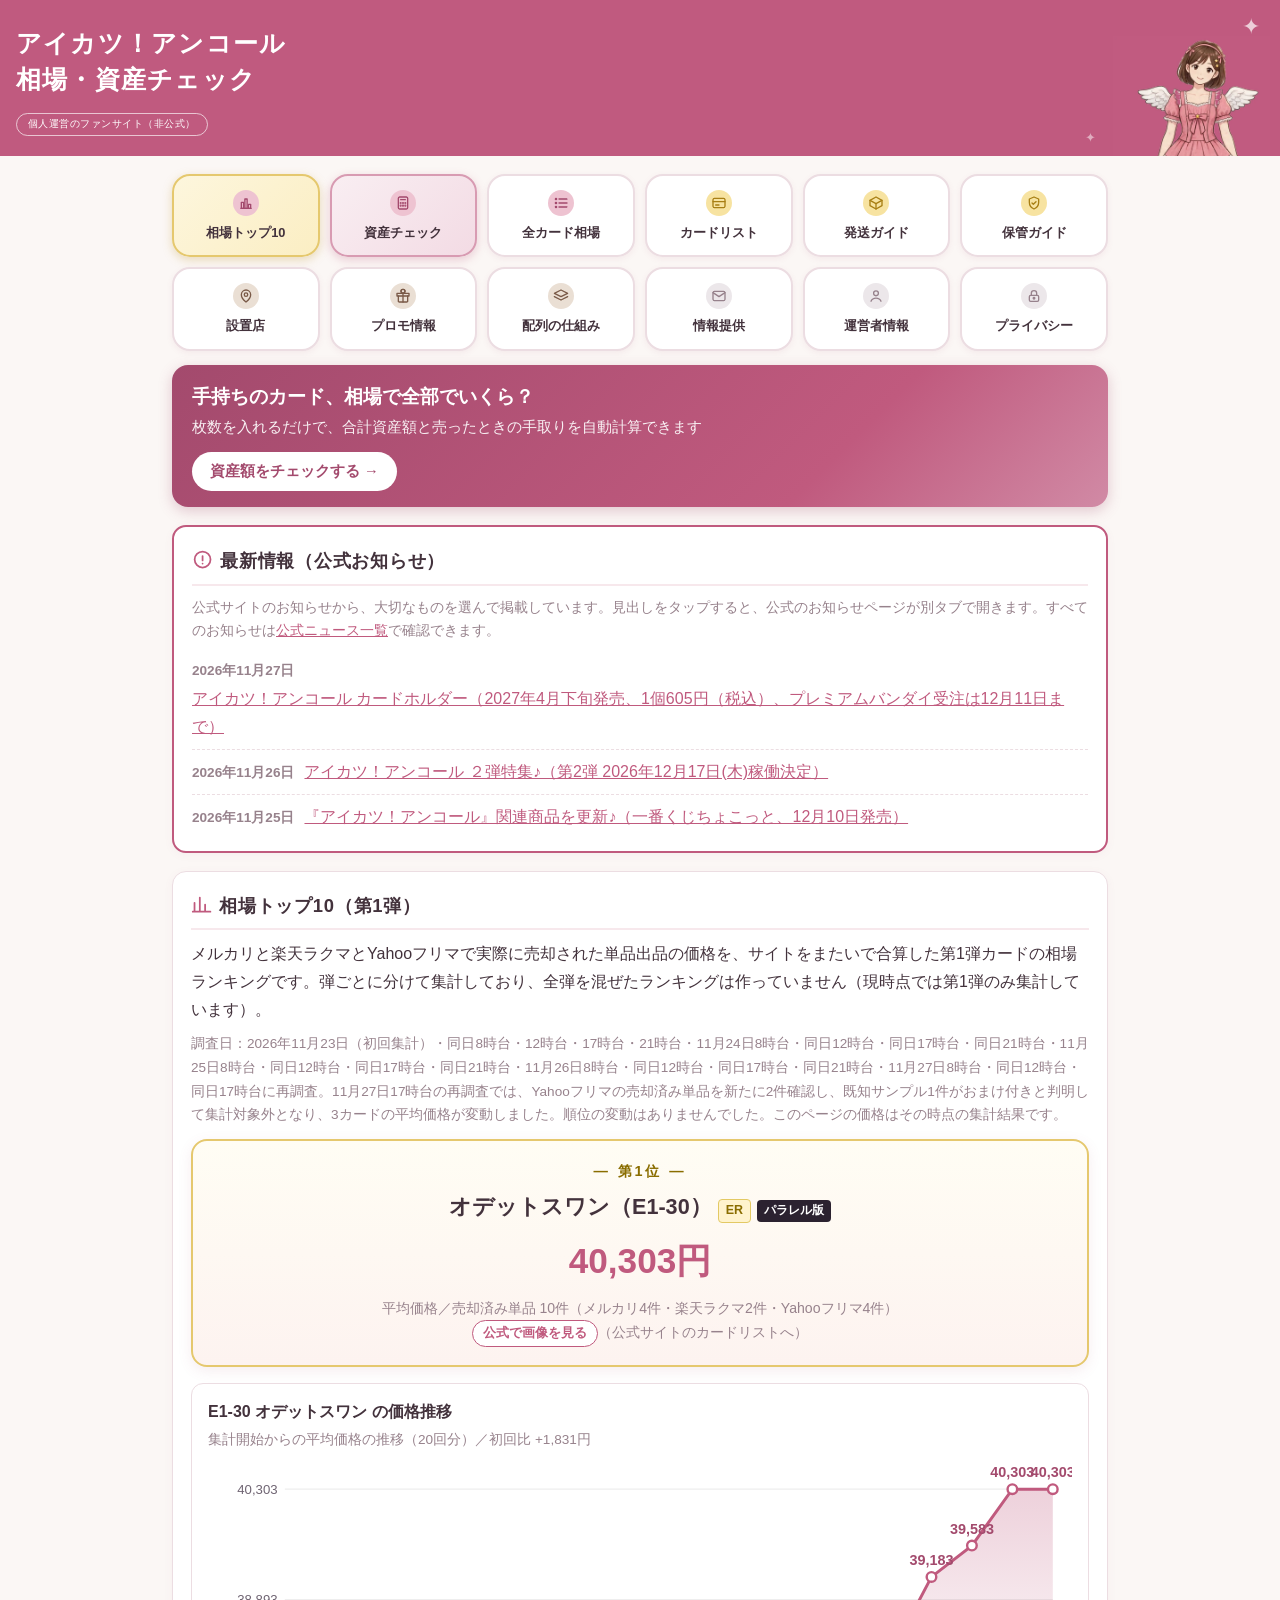
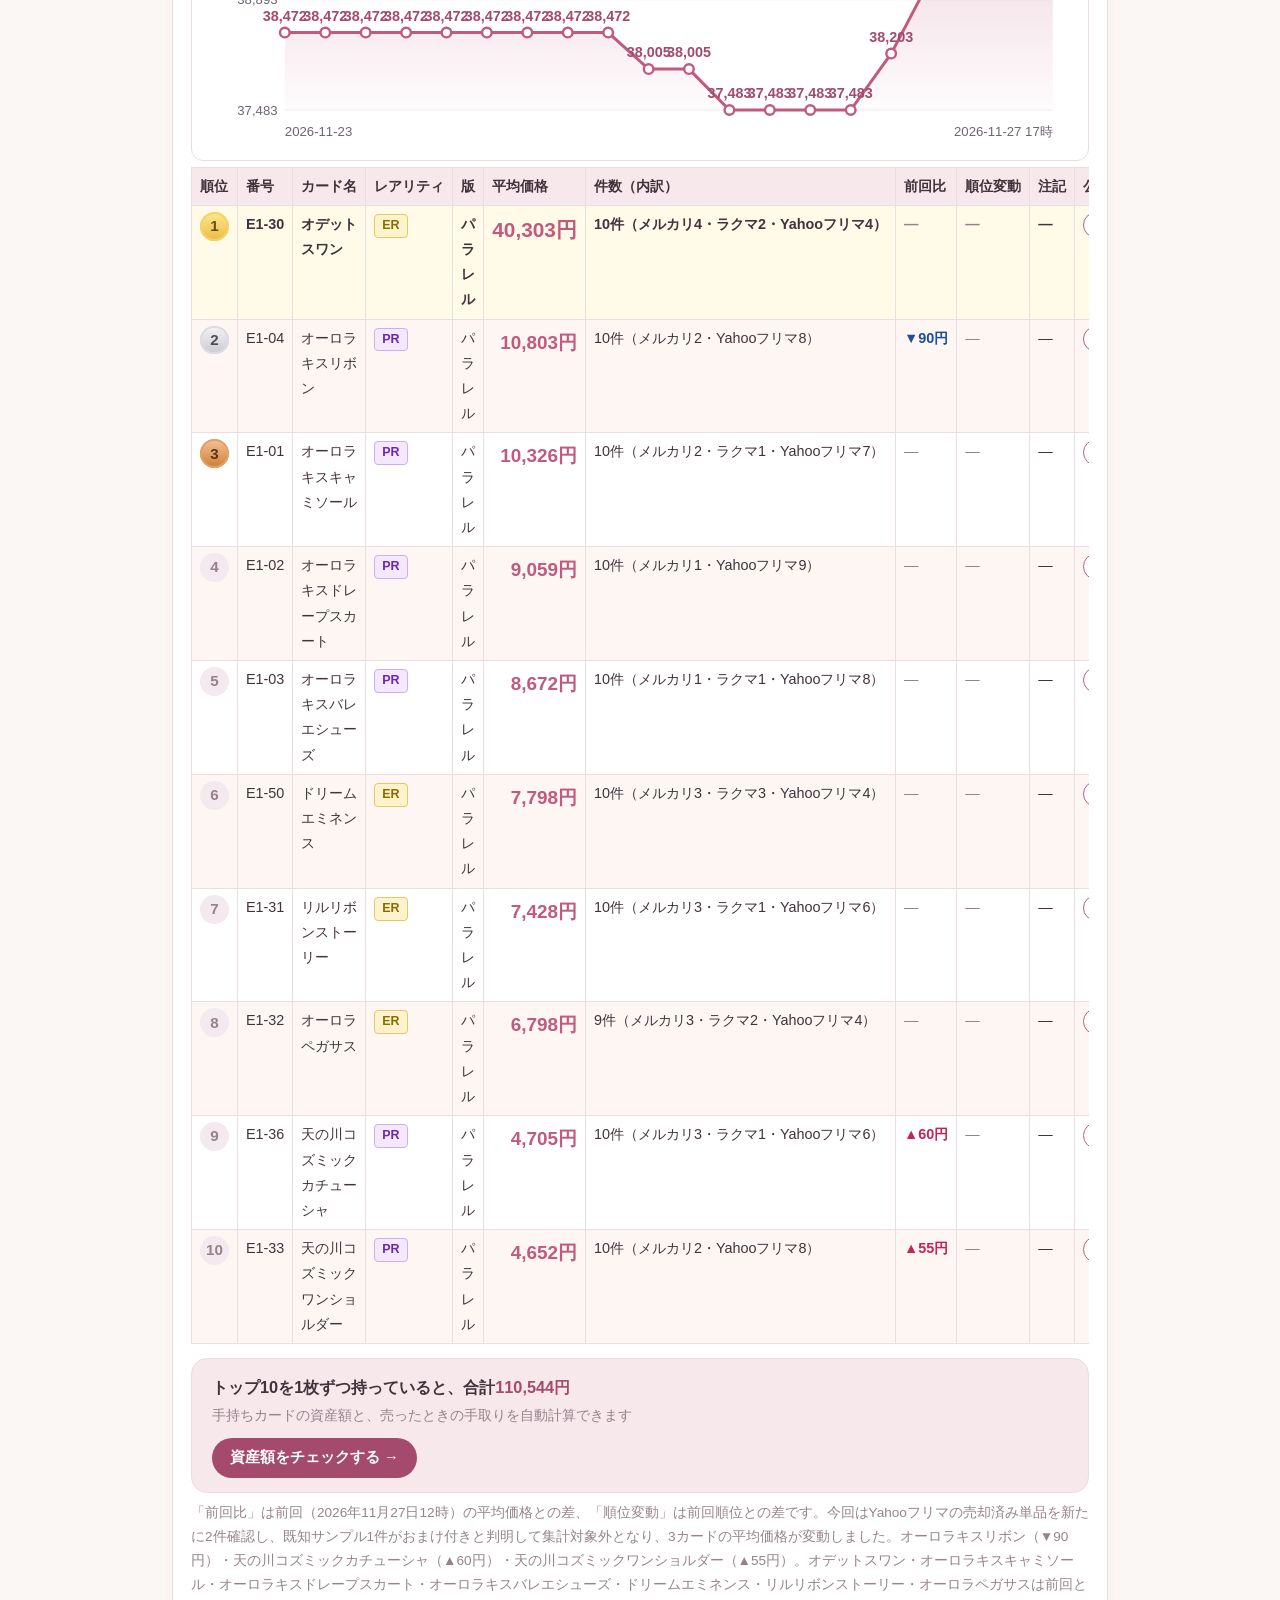
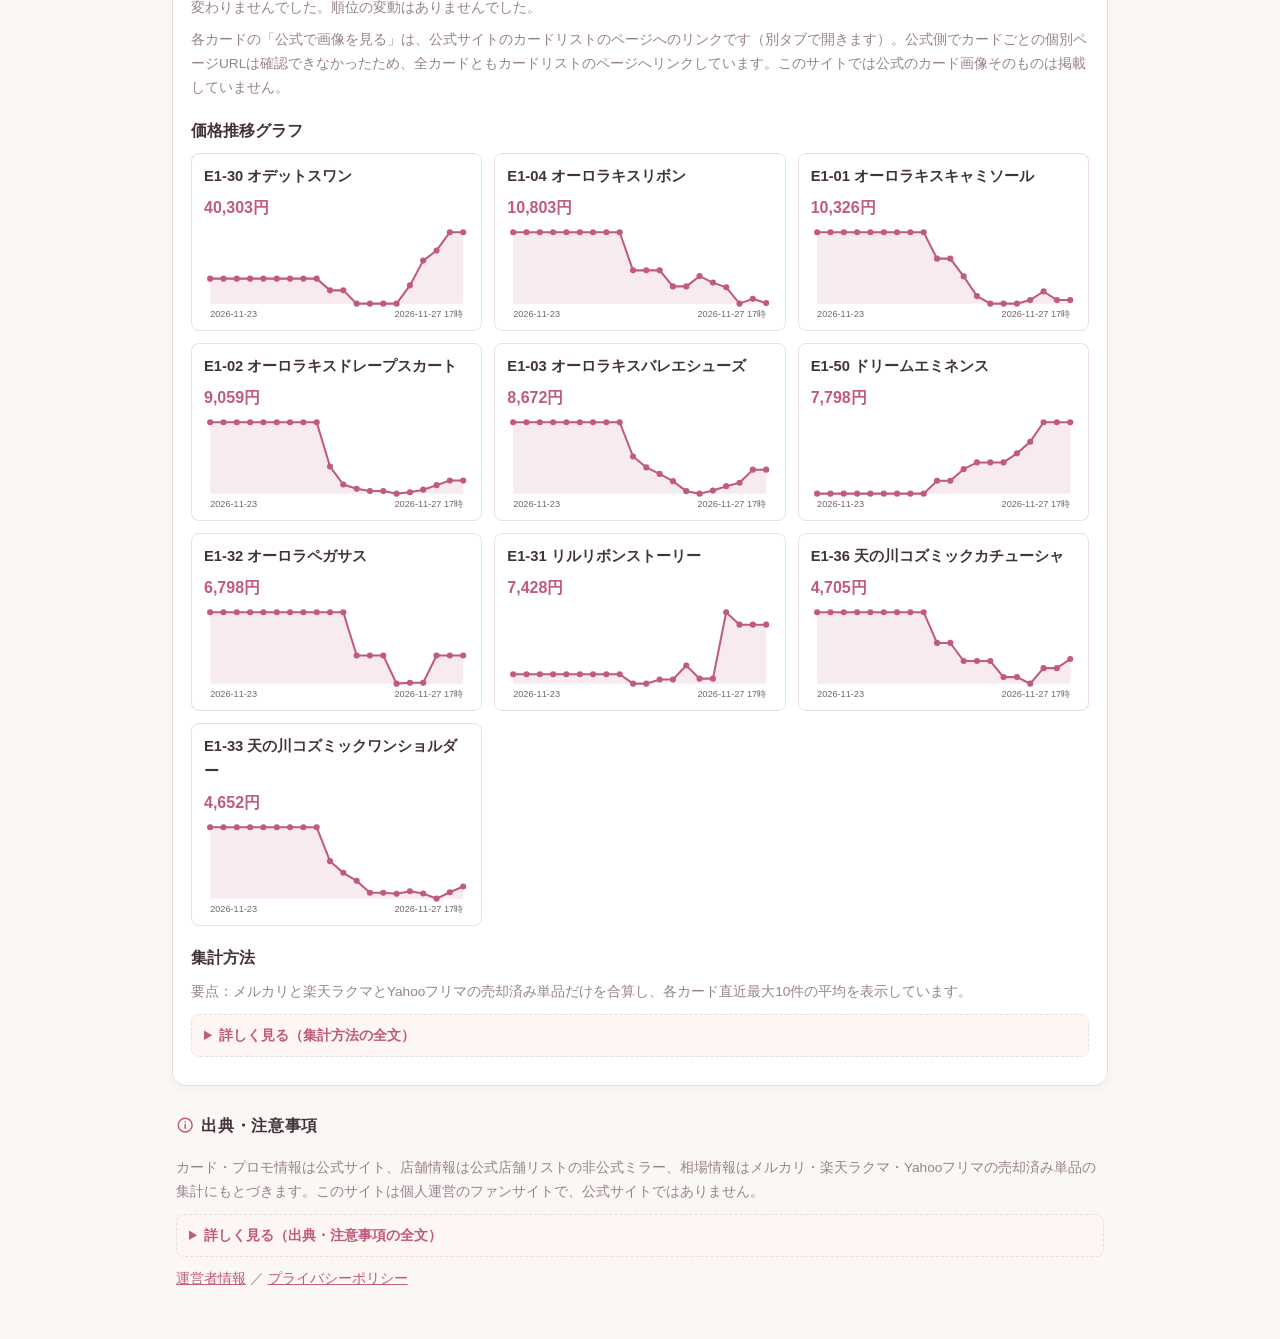
==== index.html @ df7eb2de "トップ10を更新（2026-11-27 17時）" ====
<!DOCTYPE html>
<html lang="ja">
<head>
<meta charset="utf-8">
<meta name="viewport" content="width=device-width, initial-scale=1">
<meta name="google-site-verification" content="AyN5dkWmkbN1MnU53P_ZfYj2m45uOhSuiCCSIgO4g4g">
<meta name="google-site-verification" content="yLkeKHxeBt0Oj07o7TB26adBtpHmwa530sNn6vhRm_8">
<title>アイカツ！アンコール 相場・資産チェック</title>
<meta name="description" content="データカードダス「アイカツ！アンコール」の相場（第1弾、メルカリ・楽天ラクマ・Yahooフリマ合算）、カードリスト、プロモ配布情報、全国の設置店をまとめた個人運営のファンサイトです。公式サイトではありません。">
<link rel="stylesheet" href="style.css">
<link rel="manifest" href="manifest.webmanifest">
<meta name="theme-color" content="#c05a7e">
<link rel="apple-touch-icon" href="icons/apple-touch-icon.png">
<meta name="mobile-web-app-capable" content="yes">
<meta name="apple-mobile-web-app-capable" content="yes">
<meta name="apple-mobile-web-app-status-bar-style" content="default">
<meta name="apple-mobile-web-app-title" content="アイカツ相場">

<meta property="og:type" content="website">
<meta property="og:site_name" content="アイカツ！アンコール 相場・資産チェック">
<meta property="og:title" content="アイカツ！アンコール 相場・資産チェック">
<meta property="og:description" content="データカードダス「アイカツ！アンコール」の相場（第1弾、メルカリ・楽天ラクマ・Yahooフリマ合算）、カードリスト、プロモ配布情報、全国の設置店をまとめた個人運営のファンサイトです。公式サイトではありません。">
<meta property="og:url" content="https://aikatsu-encore.com/">
<meta property="og:image" content="https://aikatsu-encore.com/og-image.png">
<meta name="twitter:card" content="summary_large_image">
<script async src="https://pagead2.googlesyndication.com/pagead/js/adsbygoogle.js?client=ca-pub-5454950688835908" crossorigin="anonymous"></script>
</head>
<body>
<header class="site-header has-mao">
  <h1>アイカツ！アンコール<br>相場・資産チェック</h1>
  <p class="site-tag" style="white-space:nowrap;font-size:.6rem;letter-spacing:.05em;padding:2px 11px">個人運営のファンサイト（非公式）</p>
<video class="mao-head" src="img/mao-loop-v4.mp4" poster="img/mao-loop-poster-v4.webp" autoplay muted loop playsinline aria-hidden="true" style="height:138px;width:auto;transform:translateY(18px)"></video>
</header>
<div class="wrap">

<nav class="tilenav" aria-label="メニュー">
  <a class="navtile feature" href="#prices"><svg viewBox="0 0 24 24" fill="none" stroke="currentColor" stroke-width="2" stroke-linecap="round" stroke-linejoin="round"><line x1="4" y1="20" x2="20" y2="20"/><rect x="5" y="11" width="3.4" height="9"/><rect x="10.3" y="6" width="3.4" height="14"/><rect x="15.6" y="14" width="3.4" height="6"/></svg>相場トップ10</a>
  <a class="navtile sub-feature" href="collection.html"><svg viewBox="0 0 24 24" fill="none" stroke="currentColor" stroke-width="2" stroke-linecap="round" stroke-linejoin="round"><rect x="5" y="3" width="14" height="18" rx="2"/><line x1="8.5" y1="7" x2="15.5" y2="7"/><circle cx="8.5" cy="12" r="0.6" fill="currentColor"/><circle cx="12" cy="12" r="0.6" fill="currentColor"/><circle cx="15.5" cy="12" r="0.6" fill="currentColor"/><circle cx="8.5" cy="16" r="0.6" fill="currentColor"/><circle cx="12" cy="16" r="0.6" fill="currentColor"/><circle cx="15.5" cy="16" r="0.6" fill="currentColor"/></svg>資産チェック</a>
  <a class="navtile chip-rose" href="allprices.html"><svg viewBox="0 0 24 24" fill="none" stroke="currentColor" stroke-width="2" stroke-linecap="round" stroke-linejoin="round"><line x1="9" y1="6" x2="21" y2="6"/><line x1="9" y1="12" x2="21" y2="12"/><line x1="9" y1="18" x2="21" y2="18"/><circle cx="4.5" cy="6" r="1" fill="currentColor"/><circle cx="4.5" cy="12" r="1" fill="currentColor"/><circle cx="4.5" cy="18" r="1" fill="currentColor"/></svg>全カード相場</a>
  <a class="navtile chip-gold" href="cards.html"><svg viewBox="0 0 24 24" fill="none" stroke="currentColor" stroke-width="2" stroke-linecap="round" stroke-linejoin="round"><rect x="3" y="5" width="18" height="14" rx="2"/><line x1="3" y1="10" x2="21" y2="10"/><line x1="7" y1="15" x2="12" y2="15"/></svg>カードリスト</a>
  <a class="navtile chip-gold" href="ship.html"><svg viewBox="0 0 24 24" fill="none" stroke="currentColor" stroke-width="2" stroke-linecap="round" stroke-linejoin="round"><path d="M21 8l-9-5-9 5v8l9 5 9-5z"/><path d="M3 8l9 5 9-5"/><path d="M12 13v8"/></svg>発送ガイド</a>
  <a class="navtile chip-gold" href="care.html"><svg viewBox="0 0 24 24" fill="none" stroke="currentColor" stroke-width="2" stroke-linecap="round" stroke-linejoin="round"><path d="M12 3l7 3v5c0 4.5-3 8.5-7 10-4-1.5-7-5.5-7-10V6z"/><path d="M9 12l2 2 4-4"/></svg>保管ガイド</a>
  <a class="navtile chip-brown" href="stores.html"><svg viewBox="0 0 24 24" fill="none" stroke="currentColor" stroke-width="2" stroke-linecap="round" stroke-linejoin="round"><path d="M12 21s-7-5.5-7-11a7 7 0 0 1 14 0c0 5.5-7 11-7 11z"/><circle cx="12" cy="10" r="2.6"/></svg>設置店</a>
  <a class="navtile chip-brown" href="promo.html"><svg viewBox="0 0 24 24" fill="none" stroke="currentColor" stroke-width="2" stroke-linecap="round" stroke-linejoin="round"><rect x="3" y="8" width="18" height="4"/><path d="M5 12v9h14v-9"/><path d="M12 8v13"/><path d="M12 8a3 3 0 1 1 3-3c0 2-3 3-3 3z"/><path d="M12 8a3 3 0 1 0-3-3c0 2 3 3 3 3z"/></svg>プロモ情報</a>
  <a class="navtile chip-brown" href="system.html"><svg viewBox="0 0 24 24" fill="none" stroke="currentColor" stroke-width="2" stroke-linecap="round" stroke-linejoin="round"><polygon points="12 3 22 8 12 13 2 8"/><polyline points="2 13 12 18 22 13"/></svg>配列の仕組み</a>
  <a class="navtile chip-gray" href="about.html#contribute"><svg viewBox="0 0 24 24" fill="none" stroke="currentColor" stroke-width="2" stroke-linecap="round" stroke-linejoin="round"><rect x="3" y="5" width="18" height="14" rx="2"/><polyline points="3 7 12 13 21 7"/></svg>情報提供</a>
  <a class="navtile chip-gray" href="about.html"><svg viewBox="0 0 24 24" fill="none" stroke="currentColor" stroke-width="2" stroke-linecap="round" stroke-linejoin="round"><circle cx="12" cy="8" r="3.6"/><path d="M4.5 20c1.2-3.2 4-4.8 7.5-4.8s6.3 1.6 7.5 4.8"/></svg>運営者情報</a>
  <a class="navtile chip-gray" href="privacy.html"><svg viewBox="0 0 24 24" fill="none" stroke="currentColor" stroke-width="2" stroke-linecap="round" stroke-linejoin="round"><rect x="5" y="11" width="14" height="9" rx="2"/><path d="M8 11V8a4 4 0 0 1 8 0v3"/><circle cx="12" cy="15.5" r="1.2" fill="currentColor"/></svg>プライバシー</a>
</nav>

<a class="asset-banner" href="collection.html">
  <span class="ab-title" style="white-space:nowrap;font-size:clamp(.88rem,4.3vw,1.18rem)">手持ちのカード、相場で全部でいくら？</span>
  <span class="ab-text">枚数を入れるだけで、合計資産額と売ったときの手取りを自動計算できます</span>
  <span class="ab-btn">資産額をチェックする →</span>
</a>

<section id="news" class="news-section">
  <h2><svg class="h2-icon" viewBox="0 0 24 24" fill="none" stroke="currentColor" stroke-width="2" stroke-linecap="round" aria-hidden="true"><circle cx="12" cy="12" r="9"/><path d="M12 8v5M12 16.5h.01"/></svg>最新情報（公式お知らせ）</h2>
  <p class="note">公式サイトのお知らせから、大切なものを選んで掲載しています。見出しをタップすると、公式のお知らせページが別タブで開きます。すべてのお知らせは<a href="https://dcd.aikatsu.com/encore/news/" target="_blank" rel="noopener">公式ニュース一覧</a>で確認できます。</p>
  <ul class="news-list">
    <li><span class="news-date">2026年11月27日</span><a href="https://dcd.aikatsu.com/encore/news/017.php" target="_blank" rel="noopener">アイカツ！アンコール カードホルダー（2027年4月下旬発売、1個605円（税込）、プレミアムバンダイ受注は12月11日まで）</a></li>
    <li><span class="news-date">2026年11月26日</span><a href="https://dcd.aikatsu.com/encore/news/011.php" target="_blank" rel="noopener">アイカツ！アンコール ２弾特集♪（第2弾 2026年12月17日(木)稼働決定）</a></li>
    <li><span class="news-date">2026年11月25日</span><a href="https://dcd.aikatsu.com/encore/news/007.php" target="_blank" rel="noopener">『アイカツ！アンコール』関連商品を更新♪（一番くじちょこっと、12月10日発売）</a></li>
  </ul>
</section>

<section id="prices">
  <h2><svg class="h2-icon" viewBox="0 0 24 24" fill="none" stroke="currentColor" stroke-width="2" stroke-linecap="round" aria-hidden="true"><path d="M4 20V10M10 20V4M16 20v-8M22 20H2"/></svg>相場トップ10（第1弾）</h2>
  <p>メルカリと楽天ラクマとYahooフリマで実際に売却された単品出品の価格を、サイトをまたいで合算した第1弾カードの相場ランキングです。弾ごとに分けて集計しており、全弾を混ぜたランキングは作っていません（現時点では第1弾のみ集計しています）。</p>
  <p class="note">調査日：2026年11月23日（初回集計）・同日8時台・12時台・17時台・21時台・11月24日8時台・同日12時台・同日17時台・同日21時台・11月25日8時台・同日12時台・同日17時台・同日21時台・11月26日8時台・同日12時台・同日17時台・同日21時台・11月27日8時台・同日12時台・同日17時台に再調査。11月27日17時台の再調査では、Yahooフリマの売却済み単品を新たに2件確認し、既知サンプル1件がおまけ付きと判明して集計対象外となり、3カードの平均価格が変動しました。順位の変動はありませんでした。このページの価格はその時点の集計結果です。</p>

  <div class="feature-card">
    <div class="feature-rank">― 第1位 ―</div>
    <div class="feature-name">オデットスワン（E1-30） <span class="rarity rarity-er">ER</span> <span class="version-badge">パラレル版</span></div>
    <div class="feature-price">40,303円</div>
    <div class="feature-meta">平均価格／売却済み単品 10件（メルカリ4件・楽天ラクマ2件・Yahooフリマ4件）</div>
    <div class="feature-meta"><a class="official-link" href="https://dcd.aikatsu.com/encore/cardlist/" target="_blank" rel="noopener">公式で画像を見る</a>（公式サイトのカードリストへ）</div>
  </div>

  <div class="table-scroll">
  <table>
    <thead><tr><th>順位</th><th>番号</th><th>カード名</th><th>レアリティ</th><th>版</th><th>平均価格</th><th>件数（内訳）</th><th>前回比</th><th>順位変動</th><th>注記</th><th>公式リンク</th></tr></thead>
    <tbody>
<tr class="rank1"><td class="num"><span class="rank-badge rank-badge-1">1</span></td><td class="num">E1-30</td><td>オデットスワン</td><td><span class="rarity rarity-er">ER</span></td><td>パラレル</td><td class="price">40,303円</td><td class="num">10件（メルカリ4・ラクマ2・Yahooフリマ4）</td><td class="change-none">―</td><td class="change-none">―</td><td>―</td><td><a class="official-link" href="https://dcd.aikatsu.com/encore/cardlist/" target="_blank" rel="noopener">公式で画像を見る</a></td></tr>
<tr><td class="num"><span class="rank-badge rank-badge-2">2</span></td><td class="num">E1-04</td><td>オーロラキスリボン</td><td><span class="rarity rarity-pr">PR</span></td><td>パラレル</td><td class="price">10,803円</td><td class="num">10件（メルカリ2・Yahooフリマ8）</td><td class="change-down">▼90円</td><td class="change-none">―</td><td>―</td><td><a class="official-link" href="https://dcd.aikatsu.com/encore/cardlist/" target="_blank" rel="noopener">公式で画像を見る</a></td></tr>
<tr><td class="num"><span class="rank-badge rank-badge-3">3</span></td><td class="num">E1-01</td><td>オーロラキスキャミソール</td><td><span class="rarity rarity-pr">PR</span></td><td>パラレル</td><td class="price">10,326円</td><td class="num">10件（メルカリ2・ラクマ1・Yahooフリマ7）</td><td class="change-none">―</td><td class="change-none">―</td><td>―</td><td><a class="official-link" href="https://dcd.aikatsu.com/encore/cardlist/" target="_blank" rel="noopener">公式で画像を見る</a></td></tr>
<tr><td class="num"><span class="rank-badge">4</span></td><td class="num">E1-02</td><td>オーロラキスドレープスカート</td><td><span class="rarity rarity-pr">PR</span></td><td>パラレル</td><td class="price">9,059円</td><td class="num">10件（メルカリ1・Yahooフリマ9）</td><td class="change-none">―</td><td class="change-none">―</td><td>―</td><td><a class="official-link" href="https://dcd.aikatsu.com/encore/cardlist/" target="_blank" rel="noopener">公式で画像を見る</a></td></tr>
<tr><td class="num"><span class="rank-badge">5</span></td><td class="num">E1-03</td><td>オーロラキスバレエシューズ</td><td><span class="rarity rarity-pr">PR</span></td><td>パラレル</td><td class="price">8,672円</td><td class="num">10件（メルカリ1・ラクマ1・Yahooフリマ8）</td><td class="change-none">―</td><td class="change-none">―</td><td>―</td><td><a class="official-link" href="https://dcd.aikatsu.com/encore/cardlist/" target="_blank" rel="noopener">公式で画像を見る</a></td></tr>
<tr><td class="num"><span class="rank-badge">6</span></td><td class="num">E1-50</td><td>ドリームエミネンス</td><td><span class="rarity rarity-er">ER</span></td><td>パラレル</td><td class="price">7,798円</td><td class="num">10件（メルカリ3・ラクマ3・Yahooフリマ4）</td><td class="change-none">―</td><td class="change-none">―</td><td>―</td><td><a class="official-link" href="https://dcd.aikatsu.com/encore/cardlist/" target="_blank" rel="noopener">公式で画像を見る</a></td></tr>
<tr><td class="num"><span class="rank-badge">7</span></td><td class="num">E1-31</td><td>リルリボンストーリー</td><td><span class="rarity rarity-er">ER</span></td><td>パラレル</td><td class="price">7,428円</td><td class="num">10件（メルカリ3・ラクマ1・Yahooフリマ6）</td><td class="change-none">―</td><td class="change-none">―</td><td>―</td><td><a class="official-link" href="https://dcd.aikatsu.com/encore/cardlist/" target="_blank" rel="noopener">公式で画像を見る</a></td></tr>
<tr><td class="num"><span class="rank-badge">8</span></td><td class="num">E1-32</td><td>オーロラペガサス</td><td><span class="rarity rarity-er">ER</span></td><td>パラレル</td><td class="price">6,798円</td><td class="num">9件（メルカリ3・ラクマ2・Yahooフリマ4）</td><td class="change-none">―</td><td class="change-none">―</td><td>―</td><td><a class="official-link" href="https://dcd.aikatsu.com/encore/cardlist/" target="_blank" rel="noopener">公式で画像を見る</a></td></tr>
<tr><td class="num"><span class="rank-badge">9</span></td><td class="num">E1-36</td><td>天の川コズミックカチューシャ</td><td><span class="rarity rarity-pr">PR</span></td><td>パラレル</td><td class="price">4,705円</td><td class="num">10件（メルカリ3・ラクマ1・Yahooフリマ6）</td><td class="change-up">▲60円</td><td class="change-none">―</td><td>―</td><td><a class="official-link" href="https://dcd.aikatsu.com/encore/cardlist/" target="_blank" rel="noopener">公式で画像を見る</a></td></tr>
<tr><td class="num"><span class="rank-badge">10</span></td><td class="num">E1-33</td><td>天の川コズミックワンショルダー</td><td><span class="rarity rarity-pr">PR</span></td><td>パラレル</td><td class="price">4,652円</td><td class="num">10件（メルカリ2・Yahooフリマ8）</td><td class="change-up">▲55円</td><td class="change-none">―</td><td>―</td><td><a class="official-link" href="https://dcd.aikatsu.com/encore/cardlist/" target="_blank" rel="noopener">公式で画像を見る</a></td></tr>
    </tbody>
  </table>
  </div>
<a class="top10-total" id="top10-total" href="collection.html">
  <span class="tt-title">トップ10を1枚ずつ持っていると、合計<strong id="top10-total-amount">110,544円</strong></span>
  <span class="tt-text">手持ちカードの資産額と、売ったときの手取りを自動計算できます</span>
  <span class="tt-btn">資産額をチェックする →</span>
</a>
  <p class="note">「前回比」は前回（2026年11月27日12時）の平均価格との差、「順位変動」は前回順位との差です。今回はYahooフリマの売却済み単品を新たに2件確認し、既知サンプル1件がおまけ付きと判明して集計対象外となり、3カードの平均価格が変動しました。オーロラキスリボン（▼90円）・天の川コズミックカチューシャ（▲60円）・天の川コズミックワンショルダー（▲55円）。オデットスワン・オーロラキスキャミソール・オーロラキスドレープスカート・オーロラキスバレエシューズ・ドリームエミネンス・リルリボンストーリー・オーロラペガサスは前回と変わりませんでした。順位の変動はありませんでした。</p>
  <p class="note">各カードの「公式で画像を見る」は、公式サイトのカードリストのページへのリンクです（別タブで開きます）。公式側でカードごとの個別ページURLは確認できなかったため、全カードともカードリストのページへリンクしています。このサイトでは公式のカード画像そのものは掲載していません。</p>

  <h3>価格推移グラフ</h3>
  <div id="price-charts">
    <div class="chart-accumulating">価格推移グラフは、調査日ごとの平均価格が2回分以上たまってから表示します。現在は2026年11月23日分のデータが5回分（初回・8時・12時・17時・21時再調査）と11月24日8時・12時・17時・21時再調査、11月25日8時台・12時台・17時台・21時台再調査、11月26日8時台・12時台・17時台・21時台再調査、11月27日8時台・12時台・17時台再調査の計20回分あるため、トップ10のカードごとに推移グラフを表示しています。</div>
    <div class="chart-grid" id="chart-grid"></div>
  </div>

  <h3>集計方法</h3>
  <p class="note">要点：メルカリと楽天ラクマとYahooフリマの売却済み単品だけを合算し、各カード直近最大10件の平均を表示しています。</p>
  <details class="more"><summary>詳しく見る（集計方法の全文）</summary><ul class="plain">
    <li>対象サイトは<strong>メルカリ</strong>と<strong>楽天ラクマ</strong>と<strong>Yahooフリマ</strong>です。各サイトで売却済みの単品出品だけを集め、サイトをまたいで合算しています。Yahooフリマは2026年11月25日8時台の再調査から集計対象に加えました（「売り切れ」絞り込みで検索し、個別ページで価格・購入日時・「枚数」1枚を確認したものだけを採用しています）。</li>
    <li>ヤフオクも調査対象にしましたが、今回の調査方法では売却済み単品の価格を確認できなかったため、集計には含めていません（確認できなかったものを推測で補うことはしません）。</li>
    <li>セット・まとめ売りと、販売中の出品は除いています。通常版とパラレル版は分けて集計しています。</li>
    <li>各カードについて直近の最大10件を集計し、その平均価格を表示しています。</li>
    <li>実績が1件でもあれば掲載します。ただし件数が1〜2件のカードは「実績が少ないため参考値」と注記しています。</li>
    <li>この表はすべて<strong>パラレル版</strong>の実績です。通常版・プロモカードで最も高かったのはオーロラキスキャミソール通常版（平均2,400円／1件）で、トップ10には入っていません。</li>
    <li>「前回比」は前回調査の平均価格との差、「順位変動」は前回調査の順位との差です。過去の集計結果は履歴として保持し、更新のたびに比べます。</li>
    <li>以前掲載していたトップ10（メルカリのみの集計）は、集計方法が異なるため今回の結果とは比較対象にしていません。前回比・順位変動は、今回の複数サイト合算集計を初回として、次回以降の同じ方法の集計とだけ比べます。</li>
    <li>価格はあくまで目安です。実際の売買価格を保証するものではありません。</li>
  </ul></details>
</section>


<footer class="site-footer">
  <h2><svg class="h2-icon" viewBox="0 0 24 24" fill="none" stroke="currentColor" stroke-width="2" stroke-linecap="round" aria-hidden="true"><circle cx="12" cy="12" r="9"/><path d="M12 11v5M12 8h.01"/></svg>出典・注意事項</h2>
  <p class="note">カード・プロモ情報は公式サイト、店舗情報は公式店舗リストの非公式ミラー、相場情報はメルカリ・楽天ラクマ・Yahooフリマの売却済み単品の集計にもとづきます。このサイトは個人運営のファンサイトで、公式サイトではありません。</p>
  <details class="more"><summary>詳しく見る（出典・注意事項の全文）</summary><ul class="plain">
    <li>カード情報・プロモ情報：データカードダス「アイカツ！アンコール」公式サイト（カードリスト／お知らせ）https://dcd.aikatsu.com/encore/ （確認日：2026年11月23日）</li>
    <li>店舗情報：公式店舗リストの内容を都道府県別に再掲した非公式ミラー「アイカツアンコール研究所」（card-search.com、公式サイトから取得：2026年11月23日 01:05 と明記）から2026年11月23日に取得。一部（島根県3店・和歌山県3店・愛知県一宮市5店・東京都江戸川区5店・大田区5店）は公式「はじめようキャンペーン実施店舗一覧」PDF（2026年10月13日時点）で補完。掲載1,396店（出典の掲載数1,398店のうち店名・住所を確認できた分）。</li>
    <li>相場情報：メルカリと楽天ラクマとYahooフリマの売却済み単品出品を合算した集計（調査日：2026年11月27日17時台）。ヤフオクは売却済み単品の価格を確認できなかったため集計に含めていません。集計方法は「相場トップ10（第1弾）」の欄に記載しています。</li>
    <li>各カードの「公式で画像を見る」リンクは、公式サイトのカードリスト（https://dcd.aikatsu.com/encore/cardlist/）へのリンクです。このサイトでは公式のカード画像そのものは掲載していません。</li>
    <li>このサイトは個人運営のファンサイトです。公式サイトではありません。</li>
    <li>価格は目安であり、実際の売買価格や入手可能性を保証するものではありません。</li>
    <li>掲載情報は確認日時点のものです。最新の情報は公式サイトでご確認ください。</li>
  </ul></details>
  <p><a href="about.html">運営者情報</a> ／ <a href="privacy.html">プライバシーポリシー</a></p>
</footer>

</div>
<script>
// 価格推移データ（調査日ごとのトップ10平均価格）。
// 更新時は prices-multi.md の「集計履歴」へ追記すると同時に、ここへも1行追加すること。
var PRICE_HISTORY = [
  { date: '2026-11-23', prices: { 'E1-30 オデットスワン': 38472, 'E1-04 オーロラキスリボン': 12277, 'E1-01 オーロラキスキャミソール': 11266, 'E1-02 オーロラキスドレープスカート': 11100, 'E1-03 オーロラキスバレエシューズ': 9250, 'E1-50 ドリームエミネンス': 7163, 'E1-32 オーロラペガサス': 6998, 'E1-31 リルリボンストーリー': 6950, 'E1-33 天の川コズミックワンショルダー': 5212, 'E1-36 天の川コズミックカチューシャ': 5013 } },
  { date: '2026-11-23 08時', prices: { 'E1-30 オデットスワン': 38472, 'E1-04 オーロラキスリボン': 12277, 'E1-01 オーロラキスキャミソール': 11266, 'E1-02 オーロラキスドレープスカート': 11100, 'E1-03 オーロラキスバレエシューズ': 9250, 'E1-50 ドリームエミネンス': 7163, 'E1-32 オーロラペガサス': 6998, 'E1-31 リルリボンストーリー': 6950, 'E1-33 天の川コズミックワンショルダー': 5212, 'E1-36 天の川コズミックカチューシャ': 5013 } },
  { date: '2026-11-23 12時', prices: { 'E1-30 オデットスワン': 38472, 'E1-04 オーロラキスリボン': 12277, 'E1-01 オーロラキスキャミソール': 11266, 'E1-02 オーロラキスドレープスカート': 11100, 'E1-03 オーロラキスバレエシューズ': 9250, 'E1-50 ドリームエミネンス': 7163, 'E1-32 オーロラペガサス': 6998, 'E1-31 リルリボンストーリー': 6950, 'E1-33 天の川コズミックワンショルダー': 5212, 'E1-36 天の川コズミックカチューシャ': 5013 } },
  { date: '2026-11-23 17時', prices: { 'E1-30 オデットスワン': 38472, 'E1-04 オーロラキスリボン': 12277, 'E1-01 オーロラキスキャミソール': 11266, 'E1-02 オーロラキスドレープスカート': 11100, 'E1-03 オーロラキスバレエシューズ': 9250, 'E1-50 ドリームエミネンス': 7163, 'E1-32 オーロラペガサス': 6998, 'E1-31 リルリボンストーリー': 6950, 'E1-33 天の川コズミックワンショルダー': 5212, 'E1-36 天の川コズミックカチューシャ': 5013 } },
  { date: '2026-11-23 21時', prices: { 'E1-30 オデットスワン': 38472, 'E1-04 オーロラキスリボン': 12277, 'E1-01 オーロラキスキャミソール': 11266, 'E1-02 オーロラキスドレープスカート': 11100, 'E1-03 オーロラキスバレエシューズ': 9250, 'E1-50 ドリームエミネンス': 7163, 'E1-32 オーロラペガサス': 6998, 'E1-31 リルリボンストーリー': 6950, 'E1-33 天の川コズミックワンショルダー': 5212, 'E1-36 天の川コズミックカチューシャ': 5013 } },
  { date: '2026-11-24 08時', prices: { 'E1-30 オデットスワン': 38472, 'E1-04 オーロラキスリボン': 12277, 'E1-01 オーロラキスキャミソール': 11266, 'E1-02 オーロラキスドレープスカート': 11100, 'E1-03 オーロラキスバレエシューズ': 9250, 'E1-50 ドリームエミネンス': 7163, 'E1-32 オーロラペガサス': 6998, 'E1-31 リルリボンストーリー': 6950, 'E1-33 天の川コズミックワンショルダー': 5212, 'E1-36 天の川コズミックカチューシャ': 5013 } },
  { date: '2026-11-24 12時', prices: { 'E1-30 オデットスワン': 38472, 'E1-04 オーロラキスリボン': 12277, 'E1-01 オーロラキスキャミソール': 11266, 'E1-02 オーロラキスドレープスカート': 11100, 'E1-03 オーロラキスバレエシューズ': 9250, 'E1-50 ドリームエミネンス': 7163, 'E1-32 オーロラペガサス': 6998, 'E1-31 リルリボンストーリー': 6950, 'E1-33 天の川コズミックワンショルダー': 5212, 'E1-36 天の川コズミックカチューシャ': 5013 } },
  { date: '2026-11-24 17時', prices: { 'E1-30 オデットスワン': 38472, 'E1-04 オーロラキスリボン': 12277, 'E1-01 オーロラキスキャミソール': 11266, 'E1-02 オーロラキスドレープスカート': 11100, 'E1-03 オーロラキスバレエシューズ': 9250, 'E1-50 ドリームエミネンス': 7163, 'E1-32 オーロラペガサス': 6998, 'E1-31 リルリボンストーリー': 6950, 'E1-33 天の川コズミックワンショルダー': 5212, 'E1-36 天の川コズミックカチューシャ': 5013 } },
  { date: '2026-11-24 21時', prices: { 'E1-30 オデットスワン': 38472, 'E1-04 オーロラキスリボン': 12277, 'E1-01 オーロラキスキャミソール': 11266, 'E1-02 オーロラキスドレープスカート': 11100, 'E1-03 オーロラキスバレエシューズ': 9250, 'E1-50 ドリームエミネンス': 7163, 'E1-32 オーロラペガサス': 6998, 'E1-31 リルリボンストーリー': 6950, 'E1-33 天の川コズミックワンショルダー': 5212, 'E1-36 天の川コズミックカチューシャ': 5013 } },
  { date: '2026-11-25 08時', prices: { 'E1-30 オデットスワン': 38005, 'E1-04 オーロラキスリボン': 11485, 'E1-01 オーロラキスキャミソール': 10900, 'E1-02 オーロラキスドレープスカート': 9550, 'E1-03 オーロラキスバレエシューズ': 8833, 'E1-50 ドリームエミネンス': 7277, 'E1-32 オーロラペガサス': 6998, 'E1-31 リルリボンストーリー': 6860, 'E1-33 天の川コズミックワンショルダー': 4891, 'E1-36 天の川コズミックカチューシャ': 4811 } },
  { date: '2026-11-25 12時', prices: { 'E1-30 オデットスワン': 38005, 'E1-04 オーロラキスリボン': 11485, 'E1-01 オーロラキスキャミソール': 10900, 'E1-02 オーロラキスドレープスカート': 8920, 'E1-03 オーロラキスバレエシューズ': 8700, 'E1-50 ドリームエミネンス': 7277, 'E1-32 オーロラペガサス': 6998, 'E1-31 リルリボンストーリー': 6860, 'E1-33 天の川コズミックワンショルダー': 4781, 'E1-36 天の川コズミックカチューシャ': 4811 } },
  { date: '2026-11-25 17時', prices: { 'E1-30 オデットスワン': 37483, 'E1-04 オーロラキスリボン': 11485, 'E1-01 オーロラキスキャミソール': 10653, 'E1-02 オーロラキスドレープスカート': 8768, 'E1-03 オーロラキスバレエシューズ': 8620, 'E1-50 ドリームエミネンス': 7381, 'E1-32 オーロラペガサス': 6798, 'E1-31 リルリボンストーリー': 6900, 'E1-33 天の川コズミックワンショルダー': 4705, 'E1-36 天の川コズミックカチューシャ': 4692 } },
  { date: '2026-11-25 21時', prices: { 'E1-30 オデットスワン': 37483, 'E1-04 オーロラキスリボン': 11151, 'E1-01 オーロラキスキャミソール': 10380, 'E1-02 オーロラキスドレープスカート': 8691, 'E1-03 オーロラキスバレエシューズ': 8532, 'E1-50 ドリームエミネンス': 7441, 'E1-32 オーロラペガサス': 6798, 'E1-31 リルリボンストーリー': 6900, 'E1-36 天の川コズミックカチューシャ': 4692, 'E1-33 天の川コズミックワンショルダー': 4593 } },
  { date: '2026-11-26 08時', prices: { 'E1-30 オデットスワン': 37483, 'E1-04 オーロラキスリボン': 11151, 'E1-01 オーロラキスキャミソール': 10276, 'E1-02 オーロラキスドレープスカート': 8691, 'E1-03 オーロラキスバレエシューズ': 8410, 'E1-50 ドリームエミネンス': 7441, 'E1-32 オーロラペガサス': 6798, 'E1-31 リルリボンストーリー': 7035, 'E1-36 天の川コズミックカチューシャ': 4692, 'E1-33 天の川コズミックワンショルダー': 4593 } },
  { date: '2026-11-26 12時', prices: { 'E1-30 オデットスワン': 37483, 'E1-04 オーロラキスリボン': 11365, 'E1-01 オーロラキスキャミソール': 10276, 'E1-02 オーロラキスドレープスカート': 8601, 'E1-03 オーロラキスバレエシューズ': 8380, 'E1-50 ドリームエミネンス': 7441, 'E1-32 オーロラペガサス': 6668, 'E1-31 リルリボンストーリー': 6908, 'E1-36 天の川コズミックカチューシャ': 4586, 'E1-33 天の川コズミックワンショルダー': 4582 } },
  { date: '2026-11-26 17時', prices: { 'E1-30 オデットスワン': 38203, 'E1-04 オーロラキスリボン': 11229, 'E1-01 オーロラキスキャミソール': 10276, 'E1-02 オーロラキスドレープスカート': 8651, 'E1-03 オーロラキスバレエシューズ': 8417, 'E1-50 ドリームエミネンス': 7521, 'E1-32 オーロラペガサス': 6672, 'E1-31 リルリボンストーリー': 6908, 'E1-33 天の川コズミックワンショルダー': 4606, 'E1-36 天の川コズミックカチューシャ': 4586 } },
  { date: '2026-11-26 21時', prices: { 'E1-30 オデットスワン': 39183, 'E1-04 オーロラキスリボン': 11133, 'E1-01 オーロラキスキャミソール': 10326, 'E1-02 オーロラキスドレープスカート': 8741, 'E1-03 オーロラキスバレエシューズ': 8471, 'E1-50 ドリームエミネンス': 7625, 'E1-32 オーロラペガサス': 6672, 'E1-31 リルリボンストーリー': 7548, 'E1-33 天の川コズミックワンショルダー': 4585, 'E1-36 天の川コズミックカチューシャ': 4543 } },
  { date: '2026-11-27 08時', prices: { 'E1-30 オデットスワン': 39583, 'E1-04 オーロラキスリボン': 10793, 'E1-01 オーロラキスキャミソール': 10446, 'E1-02 オーロラキスドレープスカート': 8899, 'E1-03 オーロラキスバレエシューズ': 8512, 'E1-50 ドリームエミネンス': 7798, 'E1-32 オーロラペガサス': 6798, 'E1-31 リルリボンストーリー': 7428, 'E1-36 天の川コズミックカチューシャ': 4645, 'E1-33 天の川コズミックワンショルダー': 4537 } },
  { date: '2026-11-27 12時', prices: { 'E1-30 オデットスワン': 40303, 'E1-04 オーロラキスリボン': 10893, 'E1-01 オーロラキスキャミソール': 10326, 'E1-02 オーロラキスドレープスカート': 9059, 'E1-03 オーロラキスバレエシューズ': 8672, 'E1-50 ドリームエミネンス': 7798, 'E1-32 オーロラペガサス': 6798, 'E1-31 リルリボンストーリー': 7428, 'E1-36 天の川コズミックカチューシャ': 4645, 'E1-33 天の川コズミックワンショルダー': 4597 } },
  { date: '2026-11-27 17時', prices: { 'E1-30 オデットスワン': 40303, 'E1-04 オーロラキスリボン': 10803, 'E1-01 オーロラキスキャミソール': 10326, 'E1-02 オーロラキスドレープスカート': 9059, 'E1-03 オーロラキスバレエシューズ': 8672, 'E1-50 ドリームエミネンス': 7798, 'E1-32 オーロラペガサス': 6798, 'E1-31 リルリボンストーリー': 7428, 'E1-36 天の川コズミックカチューシャ': 4705, 'E1-33 天の川コズミックワンショルダー': 4652 } }
];
(function () {
  if (PRICE_HISTORY.length < 2) return; // 2回分たまるまでは「データ蓄積中」の表示のみ
  var latest = PRICE_HISTORY[PRICE_HISTORY.length - 1];
  function seriesOf(name) {
    var s = [];
    PRICE_HISTORY.forEach(function (h) {
      if (typeof h.prices[name] === 'number') s.push({ date: h.date, price: h.prices[name] });
    });
    return s;
  }
  function scale(series, W, H, PL, PR, PT, PB) {
    var prices = series.map(function (s) { return s.price; });
    var min = Math.min.apply(null, prices), max = Math.max.apply(null, prices);
    if (min === max) { min = min * 0.95; max = max * 1.05; }
    return series.map(function (s, i) {
      var x = PL + (W - PL - PR) * (series.length === 1 ? 0.5 : i / (series.length - 1));
      var y = PT + (H - PT - PB) * (1 - (s.price - min) / (max - min));
      return { x: x, y: y, date: s.date, price: s.price };
    });
  }
  function areaPath(pts, baseY) {
    var d = 'M' + pts[0].x.toFixed(1) + ',' + baseY;
    pts.forEach(function (p) { d += ' L' + p.x.toFixed(1) + ',' + p.y.toFixed(1); });
    d += ' L' + pts[pts.length - 1].x.toFixed(1) + ',' + baseY + ' Z';
    return d;
  }
  // ---- 1位の大グラフ（フィーチャーカードの直後に挿入） ----
  var names = Object.keys(latest.prices);
  var topName = names[0];
  names.forEach(function (n) { if (latest.prices[n] > latest.prices[topName]) topName = n; });
  var fc = document.querySelector('.feature-card');
  if (fc && topName) {
    var s = seriesOf(topName);
    if (s.length >= 2) {
      var W = 720, H = 240, PL = 64, PR = 16, PT = 26, PB = 30;
      var pts = scale(s, W, H, PL, PR, PT, PB);
      var prices = s.map(function (v) { return v.price; });
      var mn = Math.min.apply(null, prices), mx = Math.max.apply(null, prices);
      var dmin = (mn === mx) ? mn * 0.95 : mn, dmax = (mn === mx) ? mx * 1.05 : mx;
      var baseY = H - PB;
      var grid = '';
      [0, 0.5, 1].forEach(function (t) {
        var gy = PT + (H - PT - PB) * t;
        var val = Math.round(dmax - (dmax - dmin) * t);
        grid += '<line x1="' + PL + '" y1="' + gy + '" x2="' + (W - PR) + '" y2="' + gy + '" stroke="#eeeeee" stroke-width="1"/>'
          + '<text x="' + (PL - 6) + '" y="' + (gy + 4) + '" font-size="11" fill="#6f6472" text-anchor="end">' + val.toLocaleString() + '</text>';
      });
      var line = pts.map(function (p) { return p.x.toFixed(1) + ',' + p.y.toFixed(1); }).join(' ');
      var svg = '<svg viewBox="0 0 ' + W + ' ' + H + '" role="img" aria-label="' + topName + 'の価格推移グラフ">'
        + '<defs><linearGradient id="fcGrad" x1="0" y1="0" x2="0" y2="1"><stop offset="0%" stop-color="#c05a7e" stop-opacity="0.28"/><stop offset="100%" stop-color="#c05a7e" stop-opacity="0.02"/></linearGradient></defs>'
        + grid
        + '<path d="' + areaPath(pts, baseY) + '" fill="url(#fcGrad)"/>'
        + '<polyline fill="none" stroke="#c05a7e" stroke-width="2.5" points="' + line + '"/>'
        + pts.map(function (p) { return '<circle cx="' + p.x.toFixed(1) + '" cy="' + p.y.toFixed(1) + '" r="4" fill="#ffffff" stroke="#c05a7e" stroke-width="2"><title>' + p.date + '：' + p.price.toLocaleString() + '円</title></circle>'
          + '<text x="' + p.x.toFixed(1) + '" y="' + (p.y - 10) + '" font-size="12" font-weight="700" fill="#a34a6d" text-anchor="middle">' + p.price.toLocaleString() + '</text>'; }).join('')
        + '<text x="' + PL + '" y="' + (H - 8) + '" font-size="11" fill="#6f6472">' + pts[0].date + '</text>'
        + '<text x="' + (W - PR) + '" y="' + (H - 8) + '" font-size="11" fill="#6f6472" text-anchor="end">' + pts[pts.length - 1].date + '</text>'
        + '</svg>';
      var diff = prices[prices.length - 1] - prices[0];
      var diffTxt = (diff > 0 ? '+' : (diff < 0 ? '−' : '±')) + Math.abs(diff).toLocaleString() + '円';
      var box = document.createElement('div');
      box.className = 'feature-chart';
      box.innerHTML = '<h3>' + topName + ' の価格推移</h3><div class="fc-sub">集計開始からの平均価格の推移（' + s.length + '回分）／初回比 ' + diffTxt + '</div>' + svg;
      fc.parentNode.insertBefore(box, fc.nextSibling);
    }
  }
  // ---- トップ10表のミニグラフ列 ----
  var table = document.querySelector('#prices .table-scroll table');
  if (table) {
    var headRow = table.querySelector('thead tr');
    if (headRow) {
      var th = document.createElement('th');
      th.textContent = '推移';
      headRow.appendChild(th);
    }
    Array.prototype.forEach.call(table.querySelectorAll('tbody tr'), function (row) {
      var noteCell = row.children[9];
      if (noteCell && noteCell.textContent.trim() === '―') { noteCell.classList.add('note-none'); }
      var code = row.children[1] ? row.children[1].textContent.trim() : '';
      var nm = row.children[2] ? row.children[2].textContent.trim() : '';
      var key = code + ' ' + nm;
      var td = document.createElement('td');
      td.className = 'spark';
      var s2 = seriesOf(key);
      if (s2.length >= 2) {
        var W2 = 96, H2 = 28, pts2 = scale(s2, W2, H2, 2, 2, 4, 4);
        var line2 = pts2.map(function (p) { return p.x.toFixed(1) + ',' + p.y.toFixed(1); }).join(' ');
        var lp = pts2[pts2.length - 1];
        td.innerHTML = '<svg viewBox="0 0 ' + W2 + ' ' + H2 + '" width="96" height="28" role="img" aria-label="' + key + 'の価格推移"><path d="' + areaPath(pts2, H2 - 2) + '" fill="#c05a7e" opacity="0.12"/><polyline fill="none" stroke="#c05a7e" stroke-width="1.6" points="' + line2 + '"/><circle cx="' + lp.x.toFixed(1) + '" cy="' + lp.y.toFixed(1) + '" r="2.4" fill="#c05a7e"/></svg>';
      } else {
        td.textContent = '―';
      }
      row.appendChild(td);
    });
  }
  // ---- 全カード相場表：注記が「―」のセルに印を付ける（スマホのカード表示で隠す） ----
  Array.prototype.forEach.call(document.querySelectorAll('.allprice-table tbody tr'), function (row) {
    var n = row.children[7];
    if (n && n.textContent.trim() === '―') { n.classList.add('note-none'); }
  });
  // ---- カード別グラフ（グリッド、面グラフ化） ----
  var grid = document.getElementById('chart-grid');
  if (grid) {
    Object.keys(latest.prices).forEach(function (name) {
      var series = seriesOf(name);
      if (series.length < 2) return;
      var W = 260, H = 96, PL = 6, PR = 6, PT = 10, PB = 16;
      var pts = scale(series, W, H, PL, PR, PT, PB);
      var line = pts.map(function (p) { return p.x.toFixed(1) + ',' + p.y.toFixed(1); }).join(' ');
      var svg = '<svg viewBox="0 0 ' + W + ' ' + H + '" role="img" aria-label="' + name + 'の価格推移">'
        + '<path d="' + areaPath(pts, H - PB) + '" fill="#c05a7e" opacity="0.12"/>'
        + '<polyline fill="none" stroke="#c05a7e" stroke-width="2" points="' + line + '"/>'
        + pts.map(function (p) { return '<circle cx="' + p.x.toFixed(1) + '" cy="' + p.y.toFixed(1) + '" r="3" fill="#c05a7e"><title>' + p.date + '：' + p.price.toLocaleString() + '円</title></circle>'; }).join('')
        + '<text x="' + PL + '" y="' + (H - 3) + '" font-size="9" fill="#6f6472">' + pts[0].date + '</text>'
        + '<text x="' + (W - PR) + '" y="' + (H - 3) + '" font-size="9" fill="#6f6472" text-anchor="end">' + pts[pts.length - 1].date + '</text>'
        + '</svg>';
      var box = document.createElement('div');
      box.className = 'chart-box';
      box.innerHTML = '<h4>' + name + '</h4><div class="chart-latest">' + latest.prices[name].toLocaleString() + '円</div>' + svg;
      grid.appendChild(box);
    });
    var acc = document.querySelector('.chart-accumulating');
    if (acc && grid.children.length) acc.style.display = 'none';
  }
})();
</script>

<script>
(function () {
  var select = document.getElementById('pref-filter');
  var count = document.getElementById('store-count');
  if (!select) return;
  var blocks = Array.prototype.slice.call(document.querySelectorAll('.store-pref'));
  var totalStores = 0;
  var perPref = {};
  blocks.forEach(function (b) {
    var n = b.querySelectorAll('li').length;
    perPref[b.getAttribute('data-pref')] = n;
    totalStores += n;
  });
  function apply() {
    var v = select.value;
    var shownStores = 0, shownPrefs = 0;
    blocks.forEach(function (b) {
      var show = !v || b.getAttribute('data-pref') === v;
      b.style.display = show ? '' : 'none';
      if (b.tagName === 'DETAILS') b.open = !!v && show;
      if (show) { shownStores += perPref[b.getAttribute('data-pref')]; shownPrefs++; }
    });
    count.textContent = '表示中：' + shownPrefs + '都道府県・' + shownStores + '店 / 全国' + totalStores + '店';
  }
  select.addEventListener('change', apply);
  apply();
})();
</script>


<script>
if ('serviceWorker' in navigator) {
  window.addEventListener('load', function () {
    navigator.serviceWorker.register('sw.js').catch(function () {});
  });
}
</script>
<!-- Cloudflare Web Analytics --><script type='module' src='https://static.cloudflareinsights.com/beacon.min.js' data-cf-beacon='{"token": "83d44852b7134fafa72f79f48e3f3325"}'></script><!-- End Cloudflare Web Analytics -->
<script>window.addEventListener("pageshow",function(e){if(e.persisted){location.reload();}});</script>
</body>
</html>
---- style.css ----
/* アイカツ！アンコール 相場・設置店ガイド（公開版・全国版） - 共通スタイル
   外部フォント・外部画像は使用しない。システムフォントのみ。 */
:root {
  --bg: #fbf7f5;
  --surface: #ffffff;
  --ink: #43323c;
  --muted: #97828c;
  --accent: #c05a7e;
  --accent-deep: #a34a6d;
  --accent-soft: #f7e8ec;
  --line: #ecdde2;
  --gold: #c9a24b;
  --warn-bg: #fff6e0;
  --warn-line: #e8cf8a;
}
* { box-sizing: border-box; }
html { -webkit-text-size-adjust: 100%; }
body {
  margin: 0;
  background: var(--bg);
  color: var(--ink);
  font-family: "Hiragino Kaku Gothic ProN", "Hiragino Sans", "Yu Gothic", YuGothic,
    "Noto Sans JP", "Meiryo", sans-serif;
  line-height: 1.75;
  font-size: 16px;
}
a { color: var(--accent); }
.site-header {
  background: #c05a7f;
  color: #fff;
  padding: 26px 16px 20px;
  position: relative;
  overflow: hidden;
}
.site-header::before {
  content: "✦";
  position: absolute;
  right: 20px;
  top: 8px;
  font-size: 22px;
  opacity: 0.7;
}
.site-header::after {
  content: "✦";
  position: absolute;
  right: 72px;
  bottom: 6px;
  font-size: 13px;
  opacity: 0.5;
}
.site-header h1 {
  margin: 0 0 10px;
  font-size: clamp(1.05rem, 5.4vw, 1.55rem);
  line-height: 1.45;
  white-space: nowrap;
  font-family: "Hiragino Mincho ProN", "Hiragino Mincho", "Yu Mincho", YuMincho, serif;
  letter-spacing: 0.05em;
  position: relative;
  z-index: 1;
}
.site-header p.site-tag {
  display: inline-block;
  border: 1px solid rgba(255, 255, 255, .65);
  border-radius: 999px;
  padding: 2px 14px;
  font-size: .78rem;
  letter-spacing: .14em;
  opacity: 1;
  margin: 0;
  position: relative;
  z-index: 1;
}
.site-header p { margin: 0; font-size: 0.85rem; opacity: 0.95; position: relative; z-index: 1; }
.wrap { max-width: 960px; margin: 0 auto; padding: 0 12px 40px; }
nav.toc {
  background: var(--surface);
  border: 1px solid var(--line);
  border-radius: 10px;
  padding: 10px 14px;
  margin: 16px 0;
  font-size: 0.92rem;
}
nav.toc ul { margin: 0; padding: 0; list-style: none; display: flex; flex-wrap: wrap; gap: 6px 16px; }
section {
  background: var(--surface);
  border: 1px solid var(--line);
  border-radius: 14px;
  padding: 18px;
  margin: 18px 0;
  box-shadow: 0 2px 10px rgba(163, 74, 109, 0.05);
}
h2 {
  font-size: 1.15rem;
  margin: 0 0 10px;
  padding-bottom: 6px;
  border-bottom: 2px solid var(--accent-soft);
  letter-spacing: 0.04em;
}
h3 { font-size: 1rem; margin: 18px 0 8px; }
p { margin: 8px 0; }
.note { font-size: 0.85rem; color: var(--muted); }
.badge {
  display: inline-block;
  background: var(--accent-soft);
  color: var(--accent);
  border-radius: 999px;
  padding: 0 8px;
  font-size: 0.78rem;
  font-weight: 700;
  white-space: nowrap;
}
.badge-warn { background: var(--warn-bg); color: #8a6d1a; border: 1px solid var(--warn-line); }
.caution {
  background: var(--warn-bg);
  border: 1px solid var(--warn-line);
  border-radius: 8px;
  padding: 10px 12px;
  font-size: 0.88rem;
}
.table-scroll { overflow-x: auto; -webkit-overflow-scrolling: touch; }
/* ===== トップ10表：スマホでは3行カード表示にして横スクロールをなくす ===== */
@media (max-width: 760px) {
  #prices .table-scroll { overflow-x: visible; }
  #prices .table-scroll table { min-width: 0; border-collapse: separate; border-spacing: 0; }
  #prices .table-scroll thead { display: none; }
  #prices .table-scroll tbody tr {
    display: flex;
    flex-wrap: wrap;
    align-items: center;
    column-gap: 6px;
    row-gap: 2px;
    border: 1px solid var(--line);
    border-radius: 16px;
    background: var(--surface);
    box-shadow: 0 2px 6px rgba(163, 74, 109, .10);
    padding: 10px 14px 9px;
    margin-bottom: 10px;
  }
  #prices .table-scroll tbody tr.rank1 {
    border-color: #e5c86e;
    background: linear-gradient(135deg, #fdf6dd, #fbeec3);
    box-shadow: 0 3px 10px rgba(201, 162, 75, .30);
  }
  #prices .table-scroll td { border: none; padding: 0; background: transparent; }
  #prices .table-scroll .rank-badge { width: 2.1em; height: 2.1em; box-shadow: 0 2px 5px rgba(0, 0, 0, .15); }
  #prices .table-scroll td:nth-child(1) { order: 1; }
  #prices .table-scroll td:nth-child(3) { order: 2; flex: 1 1 auto; min-width: 0; font-weight: 700; font-size: .88rem; }
  #prices .table-scroll td:nth-child(4) { order: 3; }
  #prices .table-scroll td:nth-child(6) { order: 4; flex: 1 0 calc(100% - 122px); font-size: 1.3rem; color: var(--accent-deep); text-align: left; }
  #prices .table-scroll td.spark { order: 5; margin-left: auto; background: #fdf6f3; border-radius: 8px; padding: 2px 6px; line-height: 0; }
  #prices .table-scroll tr.rank1 td.spark { background: #fff; }
  #prices .table-scroll td:nth-child(2) { order: 6; color: var(--muted); font-size: .76rem; }
  #prices .table-scroll td:nth-child(5) { order: 7; color: var(--muted); font-size: .76rem; }
  #prices .table-scroll td:nth-child(5)::before { content: "・"; }
  #prices .table-scroll td:nth-child(7) { order: 8; color: var(--muted); font-size: .76rem; }
  #prices .table-scroll td:nth-child(7)::before { content: "・"; }
  #prices .table-scroll td:nth-child(8) { order: 9; font-size: .8rem; }
  #prices .table-scroll td:nth-child(8)::before { content: "・前回比 "; color: var(--muted); font-size: .72rem; }
  #prices .table-scroll td:nth-child(9) { order: 10; font-size: .8rem; }
  #prices .table-scroll td:nth-child(9)::before { content: "・順位 "; color: var(--muted); font-size: .72rem; }
  #prices .table-scroll td:nth-child(10) { order: 11; color: #8a6d1a; font-size: .76rem; }
  #prices .table-scroll td:nth-child(10)::before { content: "・"; }
  #prices .table-scroll td:nth-child(11) { order: 12; margin-left: auto; font-size: .78rem; flex-basis: 100%; text-align: right; }
  #prices .table-scroll td.note-none { display: none; }
}
/* ===== その他の表もスマホではカード表示にする ===== */
@media (max-width: 760px) {
  table { min-width: 0; }
  .table-scroll { overflow-x: visible; }
  .table-scroll table { min-width: 0; border-collapse: separate; border-spacing: 0; }
  .table-scroll thead { display: none; }
  .table-scroll td.note-none { display: none; }
  #allprices .table-scroll tbody tr,
  #promo .table-scroll tbody tr,
  .card-table tbody tr {
    display: flex;
    flex-wrap: wrap;
    align-items: center;
    column-gap: 6px;
    row-gap: 2px;
    border: 1px solid var(--line);
    border-radius: 14px;
    background: var(--surface);
    box-shadow: 0 2px 6px rgba(163, 74, 109, .08);
    padding: 9px 13px 8px;
    margin-bottom: 8px;
  }
  #allprices .table-scroll td,
  #promo .table-scroll td,
  .card-table td { border: none; padding: 0; background: transparent; }
  /* 全カード相場 */
  #allprices .table-scroll td:nth-child(2) { order: 1; flex: 1 1 auto; font-weight: 700; font-size: 1.02rem; }
  #allprices .table-scroll td:nth-child(3) { order: 2; }
  #allprices .table-scroll td:nth-child(6) { order: 3; flex: 1 1 55%; font-size: 1.25rem; color: var(--accent-deep); text-align: left; }
  #allprices .table-scroll td:nth-child(1) { order: 4; color: var(--muted); font-size: .76rem; }
  #allprices .table-scroll td:nth-child(4) { order: 5; color: var(--muted); font-size: .76rem; }
  #allprices .table-scroll td:nth-child(4)::before { content: "・"; }
  #allprices .table-scroll td:nth-child(5) { order: 6; color: var(--muted); font-size: .76rem; }
  #allprices .table-scroll td:nth-child(5)::before { content: "・"; }
  #allprices .table-scroll td:nth-child(7) { order: 7; color: var(--muted); font-size: .76rem; }
  #allprices .table-scroll td:nth-child(7)::before { content: "・"; }
  #allprices .table-scroll td:nth-child(8) { order: 8; color: #8a6d1a; font-size: .76rem; }
  #allprices .table-scroll td:nth-child(8)::before { content: "・"; }
  #allprices .table-scroll td:nth-child(9) { order: 9; margin-left: auto; font-size: .78rem; }
  /* プロモ情報 */
  #promo .table-scroll td:nth-child(1) { order: 1; color: var(--muted); font-size: .8rem; }
  #promo .table-scroll td:nth-child(2) { order: 2; flex: 1 1 auto; font-weight: 700; font-size: 1rem; }
  #promo .table-scroll td:nth-child(3) { order: 3; flex-basis: 100%; font-size: .88rem; }
  #promo .table-scroll td:nth-child(4) { order: 4; color: var(--muted); font-size: .78rem; }
  #promo .table-scroll td:nth-child(5) { order: 5; color: var(--muted); font-size: .78rem; }
  #promo .table-scroll td:nth-child(5)::before { content: "・"; }
  /* カードリスト（cards.html） */
  .card-table td:nth-child(2) { order: 1; flex: 1 1 auto; font-weight: 700; font-size: 1rem; }
  .card-table td:nth-child(3) { order: 2; }
  .card-table td:nth-child(1) { order: 3; color: var(--muted); font-size: .76rem; }
  .card-table td:nth-child(4) { order: 4; color: var(--muted); font-size: .76rem; }
  .card-table td:nth-child(4)::before { content: "・"; }
  .card-table td:nth-child(5) { order: 5; color: var(--muted); font-size: .76rem; }
  .card-table td:nth-child(5)::before { content: "・"; }
  .card-table td:nth-child(6) { order: 6; color: var(--muted); font-size: .76rem; }
  .card-table td:nth-child(6)::before { content: "・"; }
  .card-table td:nth-child(7) { order: 7; margin-left: auto; font-size: .78rem; }
}
table {
  border-collapse: collapse;
  width: 100%;
  font-size: 0.9rem;
  min-width: 560px;
}
th, td {
  border: 1px solid var(--line);
  padding: 6px 8px;
  text-align: left;
  vertical-align: top;
}
th { background: var(--accent-soft); white-space: nowrap; }
td.num, td.price { white-space: nowrap; }
td.price { text-align: right; font-weight: 700; }
tr:nth-child(even) td { background: #fdf6f3; }
.filters {
  display: flex;
  flex-wrap: wrap;
  gap: 10px;
  align-items: center;
  margin: 10px 0;
}
.filters input[type="search"], .filters select {
  font-size: 1rem;
  padding: 8px 10px;
  border: 1px solid var(--line);
  border-radius: 8px;
  background: #fff;
  color: var(--ink);
}
.filters input[type="search"] { flex: 1 1 200px; }
ul.plain { padding-left: 1.2em; }
.store-city { font-weight: 700; margin-top: 14px; }
footer.site-footer {
  color: var(--muted);
  font-size: 0.85rem;
  padding: 8px 4px 0;
}
footer.site-footer h2 { border: none; font-size: 1rem; color: var(--ink); }
@media (max-width: 600px) {
  body { font-size: 15px; }
  section { padding: 12px; }
  table { font-size: 0.84rem; }
  .site-header h1 { font-size: 1.15rem; }
}

/* ===== レアリティ・タイプの色分けバッジ ===== */
.rarity, .ctype {
  display: inline-block;
  border-radius: 4px;
  padding: 0 7px;
  font-size: 0.78rem;
  font-weight: 700;
  white-space: nowrap;
  border: 1px solid transparent;
}
.rarity-er { background: #fff3cd; color: #8a6d00; border-color: #e3c964; }
.rarity-pr { background: #f3e8fd; color: #6d28a8; border-color: #cfaef0; }
.rarity-r  { background: #e3f0ff; color: #1c4f9c; border-color: #a9c8f5; }
.rarity-n  { background: #eeeeee; color: #555555; border-color: #cccccc; }
.ctype-cute  { background: #ffe3ee; color: #b02a5e; border-color: #f5b8d0; }
.ctype-cool  { background: #e0ecff; color: #1c4f9c; border-color: #aecbf5; }
.ctype-sexy  { background: #f3e3ff; color: #6d28a8; border-color: #d3aef0; }
.ctype-pop   { background: #fff1d6; color: #96690a; border-color: #ecc987; }
.version-badge {
  display: inline-block;
  background: #2b2230;
  color: #fff;
  border-radius: 4px;
  padding: 0 7px;
  font-size: 0.78rem;
  font-weight: 700;
  white-space: nowrap;
}

/* ===== 相場トップ10のフィーチャー表示（1位） ===== */
.feature-card {
  border: 2px solid #e5c86e;
  background: linear-gradient(180deg, #fffdf4, #fdf3f0);
  border-radius: 16px;
  padding: 18px 16px;
  margin: 12px 0 16px;
  text-align: center;
  box-shadow: 0 4px 14px rgba(163, 74, 109, 0.10);
}
.feature-card .feature-rank {
  font-size: 0.9rem;
  font-weight: 700;
  color: #8a6d00;
  letter-spacing: 0.2em;
}
.feature-card .feature-name { font-size: 1.35rem; font-weight: 700; margin: 4px 0; }
.feature-card .feature-price { font-size: 2.2rem; font-weight: 800; color: var(--accent); margin: 4px 0; }
.feature-card .feature-meta { font-size: 0.88rem; color: var(--muted); }
tr.rank1 td { background: #fffbe8 !important; font-weight: 700; }
td.change-up { color: #c2255c; font-weight: 700; white-space: nowrap; }
td.change-down { color: #1c4f9c; font-weight: 700; white-space: nowrap; }
td.change-none { color: var(--muted); white-space: nowrap; }

/* ===== 価格推移グラフ ===== */
.chart-grid { display: grid; grid-template-columns: repeat(auto-fill, minmax(260px, 1fr)); gap: 12px; }
.chart-box { border: 1px solid var(--line); border-radius: 8px; padding: 10px 12px; }
.chart-box h4 { margin: 0 0 4px; font-size: 0.92rem; }
.chart-box .chart-latest { font-weight: 700; color: var(--accent); }
.chart-box svg { width: 100%; height: auto; display: block; }
.chart-accumulating {
  border: 1px dashed var(--warn-line);
  background: var(--warn-bg);
  border-radius: 8px;
  padding: 10px 12px;
  font-size: 0.9rem;
}

/* ===== 公式リンク（公式カードリストへのリンクボタン） ===== */
.official-link {
  display: inline-block;
  border: 1px solid var(--accent);
  color: var(--accent);
  border-radius: 999px;
  padding: 1px 10px;
  font-size: 0.8rem;
  font-weight: 700;
  text-decoration: none;
  white-space: nowrap;
  background: #fff;
}
.official-link:hover { background: var(--accent-soft); }

/* ===== 設置店（全国版） ===== */
.store-pref { margin-top: 18px; }
.store-pref h3 { border-left: 6px solid var(--accent); padding-left: 8px; }
.store-pref ul { columns: 2; column-gap: 28px; }
.store-pref li { break-inside: avoid; }
@media (max-width: 600px) { .store-pref ul { columns: 1; } }

/* ===== タイルナビ（トップのメニュー） ===== */
.tilenav {
  display: grid;
  grid-template-columns: repeat(3, 1fr);
  gap: 10px;
  margin: 18px 0 8px;
}
@media (max-width: 360px) { .navtile { font-size: 0.72rem; } }
@media (min-width: 700px) { .tilenav { grid-template-columns: repeat(4, 1fr); } }
@media (min-width: 1000px) { .tilenav { grid-template-columns: repeat(6, 1fr); } }
.navtile {
  display: flex;
  flex-direction: column;
  align-items: center;
  justify-content: center;
  gap: 6px;
  padding: 14px 2px 11px;
  background: var(--surface);
  border: 2px solid var(--line);
  border-radius: 18px;
  color: var(--ink);
  font-weight: 700;
  font-size: 0.8rem;
  white-space: nowrap;
  text-align: center;
  text-decoration: none;
  box-shadow: 0 2px 6px rgba(163, 74, 109, 0.08);
}
.navtile.feature {
  background: linear-gradient(135deg, #fdf6dd, #fbeec3);
  border-color: #e5c86e;
  box-shadow: 0 3px 10px rgba(201, 162, 75, .35);
}
.navtile.feature svg {
  background: #eec3d1;
  color: #a34a6d;
}
.navtile.sub-feature {
  background: linear-gradient(135deg, #f9eef2, #f3dbe4);
  border-color: #d89bb2;
  box-shadow: 0 3px 10px rgba(192, 90, 126, .28);
}
.navtile.sub-feature svg {
  background: #eec3d1;
  color: #a34a6d;
}
.navtile svg {
  width: 26px;
  height: 26px;
  padding: 5px;
  background: var(--accent-soft);
  border-radius: 50%;
  color: var(--accent);
}
.navtile.chip-rose svg { background: #eec3d1; color: #a34a6d; }
.navtile.chip-gold svg { background: #f7e3a1; color: #a87f14; }
.navtile.chip-brown svg { background: #eadfd4; color: #7a5a48; }
.navtile.chip-gray svg { background: #ece7ea; color: #97828c; }
.navtile { transition: transform .08s ease, filter .08s ease, box-shadow .15s ease; }
.navtile:hover { box-shadow: 0 4px 12px rgba(163, 74, 109, 0.16); }
.navtile:active { transform: scale(.94); filter: brightness(.96); }
/* ===== 資産チェック訴求バナー（トップページ） ===== */
.asset-banner {
  display: block;
  margin: 14px 0 4px;
  padding: 18px 20px 16px;
  border-radius: 16px;
  background: linear-gradient(135deg, var(--accent-deep), var(--accent) 70%, #d18aa5);
  color: #fff;
  text-decoration: none;
  box-shadow: 0 4px 14px rgba(163, 74, 109, .28);
}
.asset-banner .ab-title { display: block; font-size: clamp(.88rem, 4.3vw, 1.18rem); font-weight: 700; line-height: 1.45; white-space: nowrap; }
.asset-banner .ab-text { display: block; margin-top: 6px; font-size: .92rem; line-height: 1.6; color: rgba(255, 255, 255, .92); }
.asset-banner .ab-btn {
  display: inline-block;
  margin-top: 12px;
  padding: 7px 18px;
  border-radius: 999px;
  background: #fff;
  color: var(--accent-deep);
  font-weight: 700;
  font-size: .92rem;
}
.asset-banner:active { transform: scale(.98); filter: brightness(.97); }
/* ===== トップ10合計ライン（トップページ・トップ10直下） ===== */
.top10-total {
  display: block;
  margin: 14px 0 4px;
  padding: 16px 20px 14px;
  border-radius: 16px;
  background: var(--accent-soft);
  border: 1px solid var(--line);
  color: var(--ink);
  text-decoration: none;
}
.top10-total .tt-title { display: block; font-size: 1.02rem; font-weight: 700; line-height: 1.5; }
.top10-total .tt-title strong { color: var(--accent-deep); }
.top10-total .tt-text { display: block; margin-top: 5px; font-size: .9rem; line-height: 1.6; color: var(--muted); }
.top10-total .tt-btn {
  display: inline-block;
  margin-top: 11px;
  padding: 7px 18px;
  border-radius: 999px;
  background: var(--accent-deep);
  color: #fff;
  font-weight: 700;
  font-size: .92rem;
}
.top10-total:active { transform: scale(.98); filter: brightness(.97); }
/* ===== リード文ボックス（資産チェックページ冒頭） ===== */
.lead-box {
  margin: 14px 0 6px;
  padding: 14px 18px;
  border: 1px solid var(--line);
  border-left: 6px solid var(--accent);
  border-radius: 12px;
  background: var(--accent-soft);
  font-size: 1.08rem;
  line-height: 1.7;
}
.lead-box p { margin: 0; }
.lead-box strong { color: var(--accent-deep); }
section, footer.site-footer { scroll-margin-top: 16px; }

/* ===== セクション見出しアイコン ===== */
.h2-icon {
  width: 1.15em;
  height: 1.15em;
  vertical-align: -0.18em;
  margin-right: 7px;
  color: var(--accent);
}

/* ===== 長文の折りたたみ ===== */
details.more {
  border: 1px dashed var(--line);
  border-radius: 8px;
  padding: 8px 12px;
  margin: 10px 0;
  background: #fdf6f3;
}
details.more > summary {
  cursor: pointer;
  font-weight: 700;
  color: var(--accent);
  font-size: 0.9rem;
}

/* ===== 相場トップ10：順位バッジと価格強調 ===== */
.rank-badge {
  display: inline-flex;
  align-items: center;
  justify-content: center;
  width: 1.9em;
  height: 1.9em;
  border-radius: 50%;
  background: #f3e9ee;
  color: var(--muted);
  font-weight: 800;
  font-size: 0.95rem;
}
.rank-badge-1 { background: linear-gradient(180deg, #ffe98a, #e9b949); color: #6b4e00; box-shadow: 0 0 0 2px #f3d267 inset; }
.rank-badge-2 { background: linear-gradient(180deg, #f4f4f6, #c9c9d1); color: #4c4c55; box-shadow: 0 0 0 2px #dcdce2 inset; }
.rank-badge-3 { background: linear-gradient(180deg, #f3c39a, #cd7f32); color: #5f3410; box-shadow: 0 0 0 2px #e0a266 inset; }
#prices td.price { font-size: 1.18rem; color: var(--accent); }
#prices tr.rank1 td.price { font-size: 1.3rem; }

/* ===== 設置店：都道府県アコーディオン ===== */
details.store-pref {
  border: 1px solid var(--line);
  border-radius: 8px;
  padding: 4px 12px 8px;
  margin-top: 10px;
  background: var(--surface);
  scroll-margin-top: 16px;
}
details.store-pref > summary {
  cursor: pointer;
  list-style: none;
  padding: 8px 0;
}
details.store-pref > summary::-webkit-details-marker { display: none; }
.store-pref-title {
  font-weight: 700;
  font-size: 1rem;
  border-left: 6px solid var(--accent);
  padding-left: 8px;
}
details.store-pref > summary::after {
  content: "＋ 開く";
  float: right;
  font-size: 0.8rem;
  font-weight: 700;
  color: var(--accent);
}
details.store-pref[open] > summary::after { content: "－ 閉じる"; }
details.store-pref[open] { background: #fdf6f3; }

/* ===== 都道府県タイルマップ ===== */
.tilemap-wrap { margin: 14px 0 6px; max-width: 100%; overflow: hidden; }
.tilemap-lead { font-size: 0.9rem; margin: 6px 0 10px; }
.tilemap {
  display: grid;
  grid-template-columns: repeat(13, minmax(0, 1fr));
  gap: 4px;
  max-width: 640px;
  margin: 0 auto;
}
.tile {
  aspect-ratio: 1 / 1;
  border: 1px solid rgba(67, 50, 60, 0.18);
  border-radius: 6px;
  display: flex;
  flex-direction: column;
  align-items: center;
  justify-content: center;
  gap: 0;
  padding: 2px 0;
  cursor: pointer;
  font-family: inherit;
  color: var(--ink);
  line-height: 1.15;
}
.tile:hover, .tile:active { outline: 2px solid var(--accent); outline-offset: -1px; }
.tile-name { font-size: 0.72rem; font-weight: 700; white-space: nowrap; }
.tile-count { font-size: 0.85rem; font-weight: 800; }
.region-hokkaido { background: #dceeff; }
.region-tohoku   { background: #d9f2e2; }
.region-kanto    { background: #ffe3ee; }
.region-chubu    { background: #fff1d6; }
.region-kinki    { background: #f3e3ff; }
.region-chugoku  { background: #e6f4d7; }
.region-shikoku  { background: #ffe9d9; }
.region-kyushu   { background: #ffdfe0; }
.tilemap-legend {
  list-style: none;
  display: flex;
  flex-wrap: wrap;
  gap: 4px 14px;
  padding: 0;
  margin: 10px 0 0;
  font-size: 0.8rem;
  color: var(--muted);
  justify-content: center;
}
.tilemap-legend .lg {
  display: inline-block;
  width: 12px;
  height: 12px;
  border-radius: 3px;
  border: 1px solid rgba(67, 50, 60, 0.18);
  vertical-align: -1px;
  margin-right: 4px;
}
@media (max-width: 600px) {
  .tile { border-radius: 4px; min-width: 0; }
  .tile-name { font-size: clamp(0.4rem, 2.1vw, 0.52rem); letter-spacing: -0.02em; }
  .tile-count { font-size: clamp(0.5rem, 2.9vw, 0.62rem); }
  .tilemap { gap: 2px; }
}

/* グラフ強化（2026-11-23追加）：1位の大グラフとトップ10表のミニグラフ */
.feature-chart { margin: 14px 0 6px; background: #fff; border: 1px solid var(--line); border-radius: 12px; padding: 14px 16px; }
.feature-chart h3 { margin: 0 0 2px; font-size: 1rem; }
.feature-chart .fc-sub { color: var(--muted); font-size: 0.85rem; margin-bottom: 6px; }
.feature-chart svg { width: 100%; height: auto; display: block; }
td.spark { min-width: 104px; }
td.spark svg { display: block; }

/* 最新情報（公式お知らせ）欄（2026-11-23追加） */
.news-section { border: 2px solid var(--accent); }
.news-list { list-style: none; margin: 6px 0 0; padding: 0; }
.news-list li { display: flex; flex-wrap: wrap; align-items: baseline; gap: 2px 10px; padding: 8px 0; border-bottom: 1px dashed var(--line); }
.news-list li:last-child { border-bottom: none; padding-bottom: 2px; }
.news-date { color: var(--muted); font-size: 0.85rem; font-weight: 700; white-space: nowrap; }

/* ===== マスコットMao（ダイカット配置：トップのヘッダーのみ） ===== */
.site-header .mao-head {
  position: absolute;
  right: 10px;
  bottom: 0;
  height: 138px;
  width: auto;
  z-index: 1;
}
.site-header.has-mao p { max-width: calc(100% - 178px); }
.site-header.has-mao::after { right: 184px; }
.site-header p.site-tag {
  white-space: nowrap;
  font-size: .66rem;
  letter-spacing: .08em;
  padding: 2px 12px;
}
@media (max-width: 400px) {
  .site-header p.site-tag { font-size: .58rem; letter-spacing: .05em; padding: 2px 10px; }
}
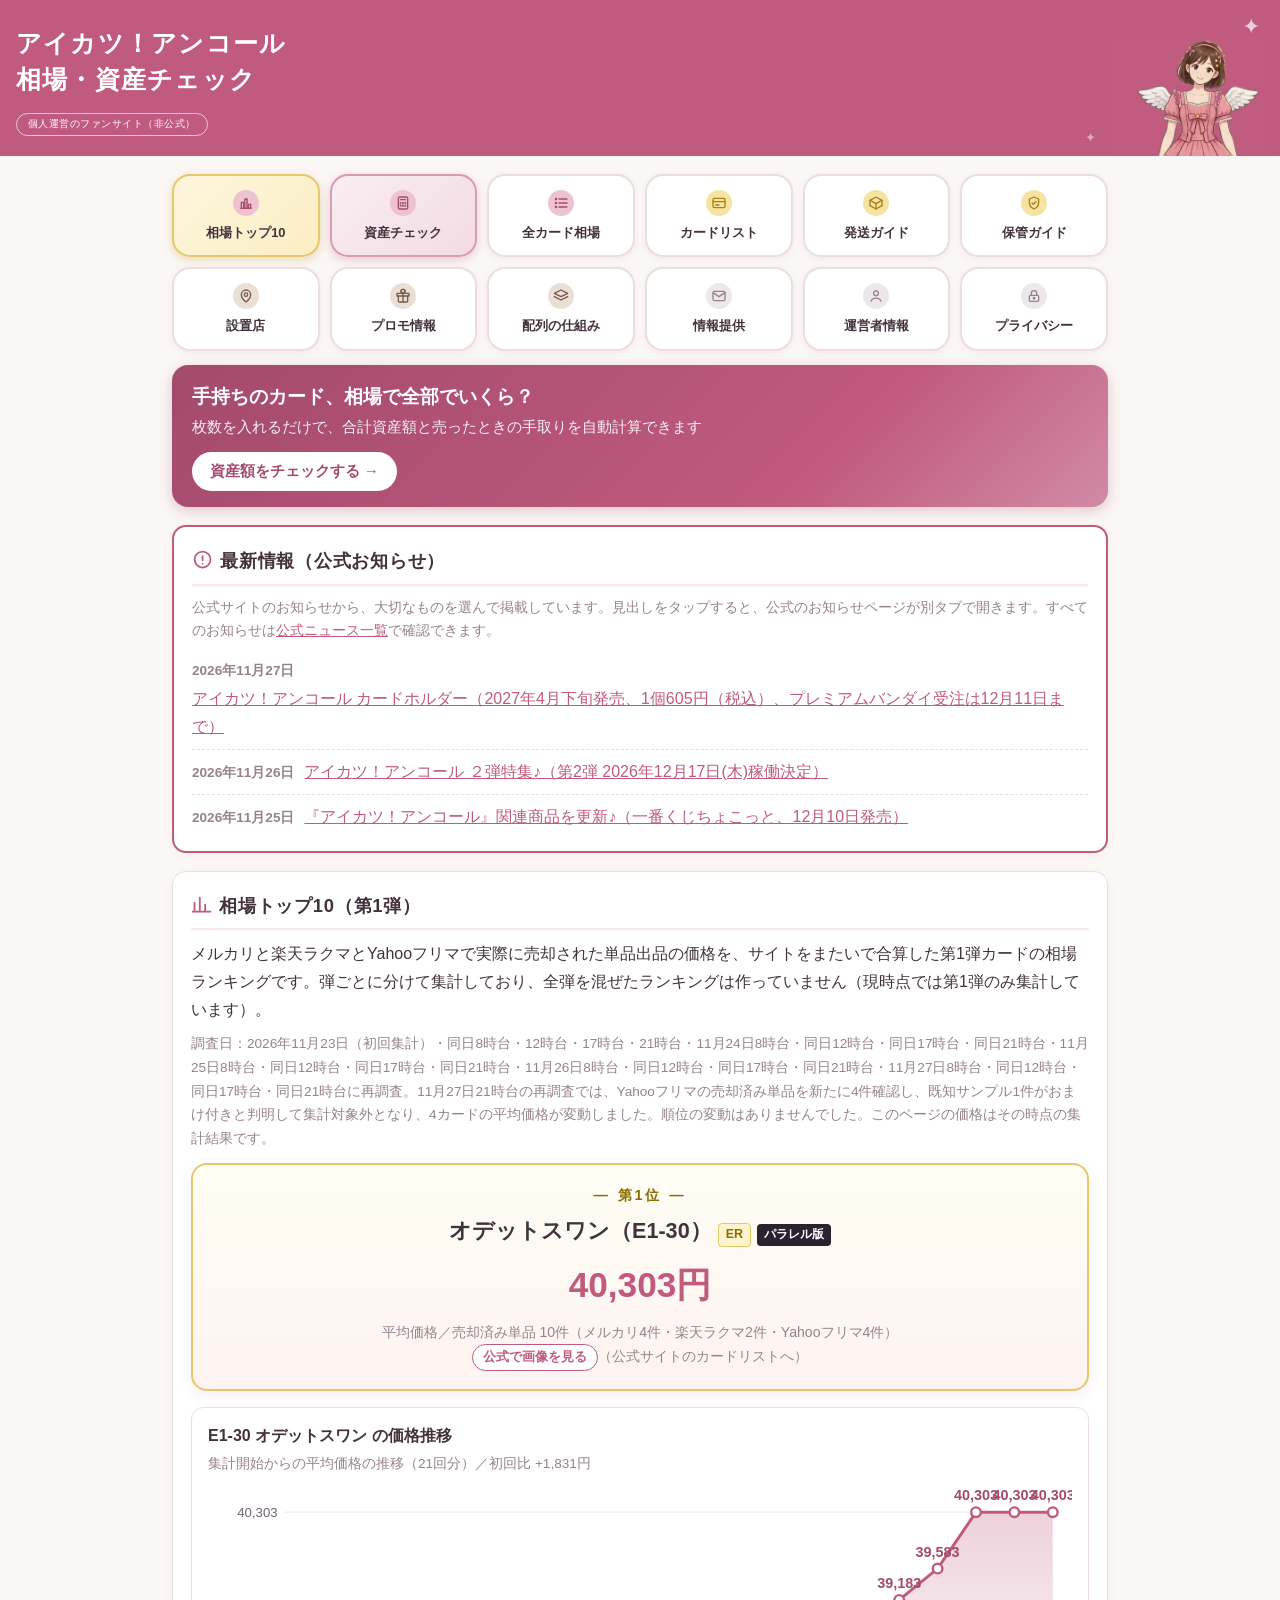
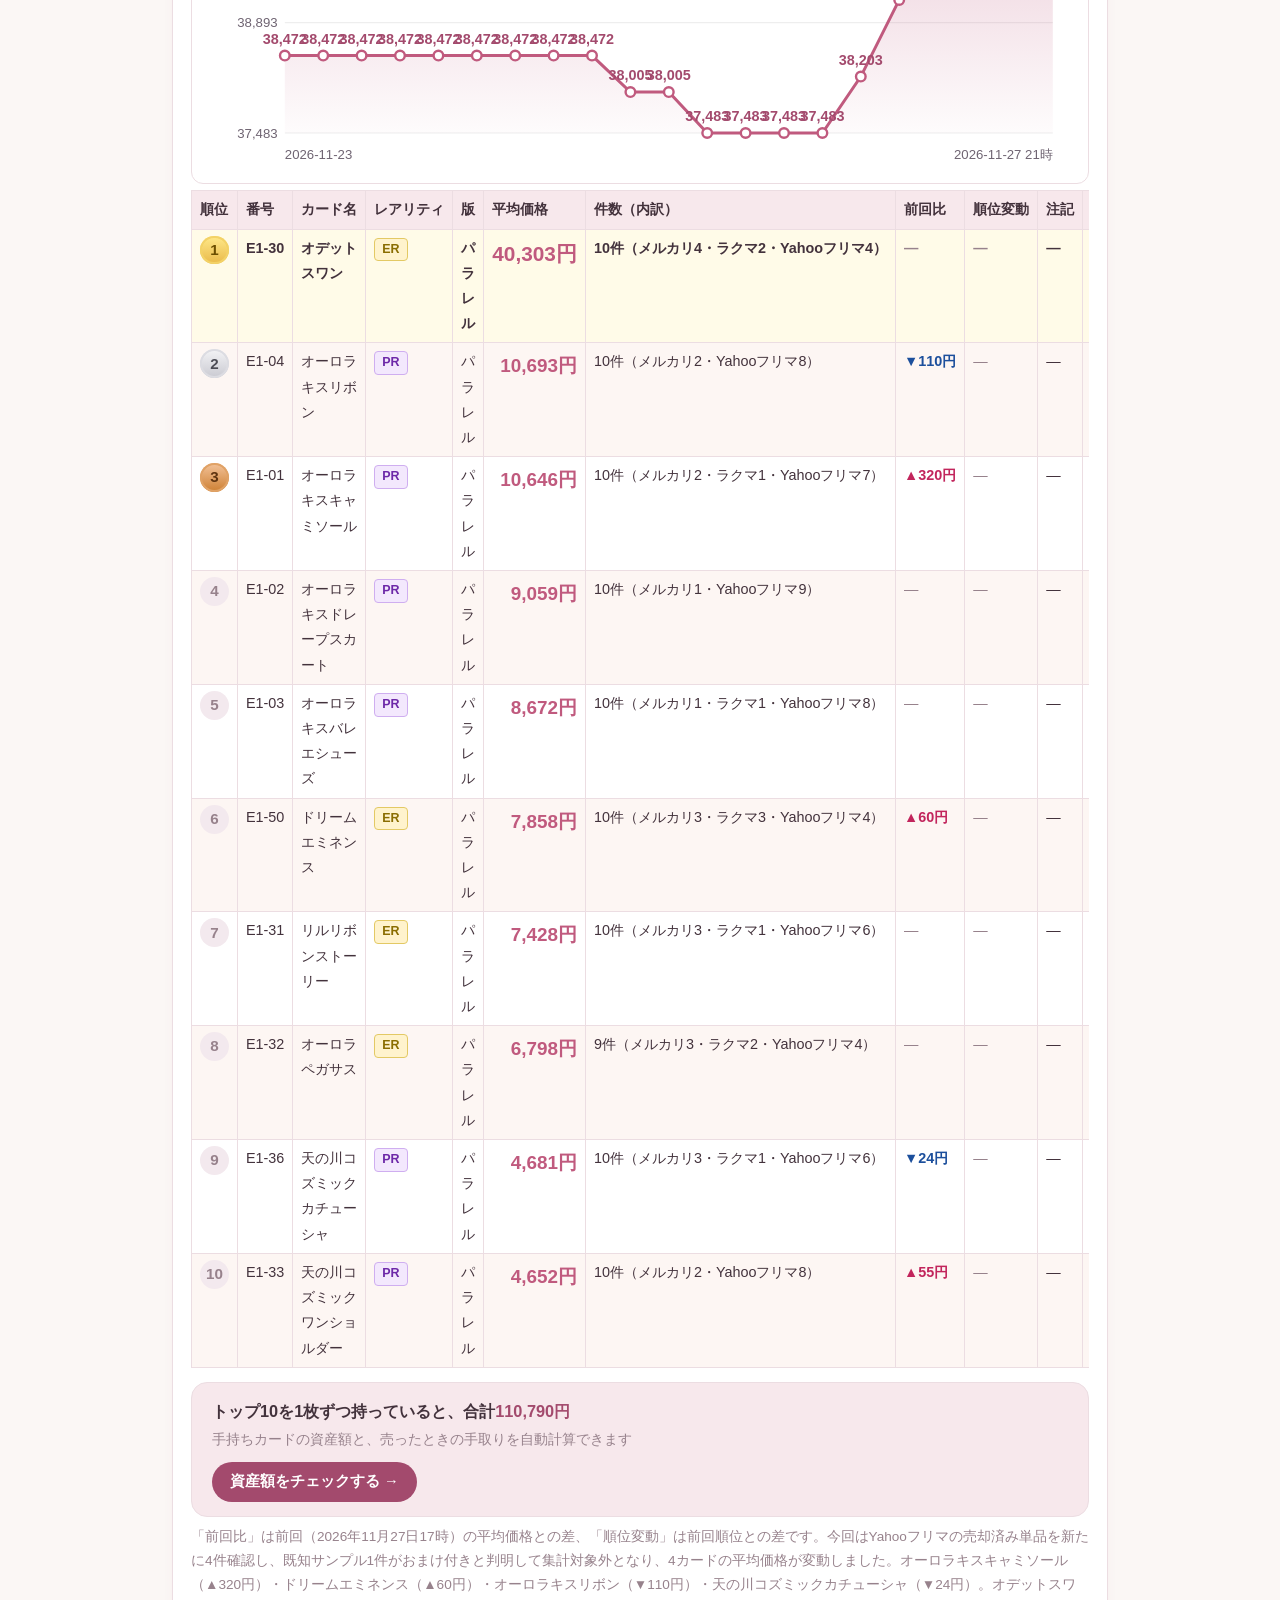
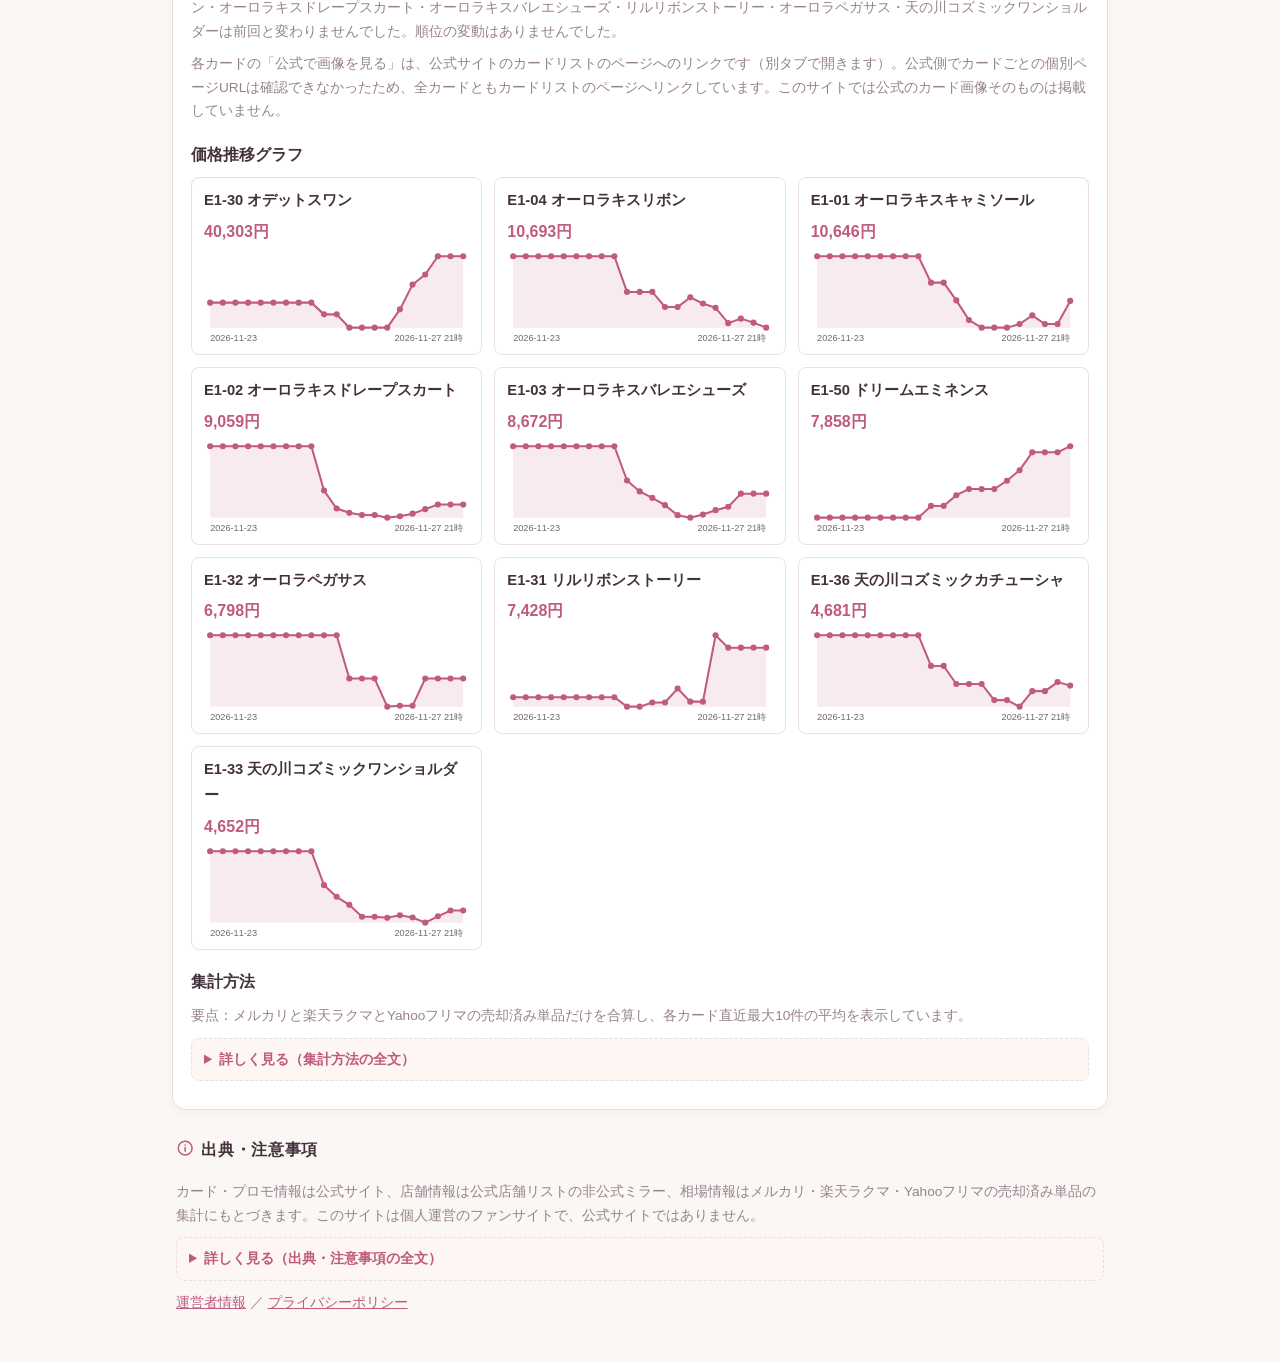
==== commit a2654680: "トップ10更新 2026-11-27 21時" ====
--- a/index.html
+++ b/index.html
@@ -67,7 +67,7 @@
 <section id="prices">
   <h2><svg class="h2-icon" viewBox="0 0 24 24" fill="none" stroke="currentColor" stroke-width="2" stroke-linecap="round" aria-hidden="true"><path d="M4 20V10M10 20V4M16 20v-8M22 20H2"/></svg>相場トップ10（第1弾）</h2>
   <p>メルカリと楽天ラクマとYahooフリマで実際に売却された単品出品の価格を、サイトをまたいで合算した第1弾カードの相場ランキングです。弾ごとに分けて集計しており、全弾を混ぜたランキングは作っていません（現時点では第1弾のみ集計しています）。</p>
-  <p class="note">調査日：2026年11月23日（初回集計）・同日8時台・12時台・17時台・21時台・11月24日8時台・同日12時台・同日17時台・同日21時台・11月25日8時台・同日12時台・同日17時台・同日21時台・11月26日8時台・同日12時台・同日17時台・同日21時台・11月27日8時台・同日12時台・同日17時台に再調査。11月27日17時台の再調査では、Yahooフリマの売却済み単品を新たに2件確認し、既知サンプル1件がおまけ付きと判明して集計対象外となり、3カードの平均価格が変動しました。順位の変動はありませんでした。このページの価格はその時点の集計結果です。</p>
+  <p class="note">調査日：2026年11月23日（初回集計）・同日8時台・12時台・17時台・21時台・11月24日8時台・同日12時台・同日17時台・同日21時台・11月25日8時台・同日12時台・同日17時台・同日21時台・11月26日8時台・同日12時台・同日17時台・同日21時台・11月27日8時台・同日12時台・同日17時台・同日21時台に再調査。11月27日21時台の再調査では、Yahooフリマの売却済み単品を新たに4件確認し、既知サンプル1件がおまけ付きと判明して集計対象外となり、4カードの平均価格が変動しました。順位の変動はありませんでした。このページの価格はその時点の集計結果です。</p>
 
   <div class="feature-card">
     <div class="feature-rank">― 第1位 ―</div>
@@ -82,29 +82,29 @@
     <thead><tr><th>順位</th><th>番号</th><th>カード名</th><th>レアリティ</th><th>版</th><th>平均価格</th><th>件数（内訳）</th><th>前回比</th><th>順位変動</th><th>注記</th><th>公式リンク</th></tr></thead>
     <tbody>
 <tr class="rank1"><td class="num"><span class="rank-badge rank-badge-1">1</span></td><td class="num">E1-30</td><td>オデットスワン</td><td><span class="rarity rarity-er">ER</span></td><td>パラレル</td><td class="price">40,303円</td><td class="num">10件（メルカリ4・ラクマ2・Yahooフリマ4）</td><td class="change-none">―</td><td class="change-none">―</td><td>―</td><td><a class="official-link" href="https://dcd.aikatsu.com/encore/cardlist/" target="_blank" rel="noopener">公式で画像を見る</a></td></tr>
-<tr><td class="num"><span class="rank-badge rank-badge-2">2</span></td><td class="num">E1-04</td><td>オーロラキスリボン</td><td><span class="rarity rarity-pr">PR</span></td><td>パラレル</td><td class="price">10,803円</td><td class="num">10件（メルカリ2・Yahooフリマ8）</td><td class="change-down">▼90円</td><td class="change-none">―</td><td>―</td><td><a class="official-link" href="https://dcd.aikatsu.com/encore/cardlist/" target="_blank" rel="noopener">公式で画像を見る</a></td></tr>
-<tr><td class="num"><span class="rank-badge rank-badge-3">3</span></td><td class="num">E1-01</td><td>オーロラキスキャミソール</td><td><span class="rarity rarity-pr">PR</span></td><td>パラレル</td><td class="price">10,326円</td><td class="num">10件（メルカリ2・ラクマ1・Yahooフリマ7）</td><td class="change-none">―</td><td class="change-none">―</td><td>―</td><td><a class="official-link" href="https://dcd.aikatsu.com/encore/cardlist/" target="_blank" rel="noopener">公式で画像を見る</a></td></tr>
+<tr><td class="num"><span class="rank-badge rank-badge-2">2</span></td><td class="num">E1-04</td><td>オーロラキスリボン</td><td><span class="rarity rarity-pr">PR</span></td><td>パラレル</td><td class="price">10,693円</td><td class="num">10件（メルカリ2・Yahooフリマ8）</td><td class="change-down">▼110円</td><td class="change-none">―</td><td>―</td><td><a class="official-link" href="https://dcd.aikatsu.com/encore/cardlist/" target="_blank" rel="noopener">公式で画像を見る</a></td></tr>
+<tr><td class="num"><span class="rank-badge rank-badge-3">3</span></td><td class="num">E1-01</td><td>オーロラキスキャミソール</td><td><span class="rarity rarity-pr">PR</span></td><td>パラレル</td><td class="price">10,646円</td><td class="num">10件（メルカリ2・ラクマ1・Yahooフリマ7）</td><td class="change-up">▲320円</td><td class="change-none">―</td><td>―</td><td><a class="official-link" href="https://dcd.aikatsu.com/encore/cardlist/" target="_blank" rel="noopener">公式で画像を見る</a></td></tr>
 <tr><td class="num"><span class="rank-badge">4</span></td><td class="num">E1-02</td><td>オーロラキスドレープスカート</td><td><span class="rarity rarity-pr">PR</span></td><td>パラレル</td><td class="price">9,059円</td><td class="num">10件（メルカリ1・Yahooフリマ9）</td><td class="change-none">―</td><td class="change-none">―</td><td>―</td><td><a class="official-link" href="https://dcd.aikatsu.com/encore/cardlist/" target="_blank" rel="noopener">公式で画像を見る</a></td></tr>
 <tr><td class="num"><span class="rank-badge">5</span></td><td class="num">E1-03</td><td>オーロラキスバレエシューズ</td><td><span class="rarity rarity-pr">PR</span></td><td>パラレル</td><td class="price">8,672円</td><td class="num">10件（メルカリ1・ラクマ1・Yahooフリマ8）</td><td class="change-none">―</td><td class="change-none">―</td><td>―</td><td><a class="official-link" href="https://dcd.aikatsu.com/encore/cardlist/" target="_blank" rel="noopener">公式で画像を見る</a></td></tr>
-<tr><td class="num"><span class="rank-badge">6</span></td><td class="num">E1-50</td><td>ドリームエミネンス</td><td><span class="rarity rarity-er">ER</span></td><td>パラレル</td><td class="price">7,798円</td><td class="num">10件（メルカリ3・ラクマ3・Yahooフリマ4）</td><td class="change-none">―</td><td class="change-none">―</td><td>―</td><td><a class="official-link" href="https://dcd.aikatsu.com/encore/cardlist/" target="_blank" rel="noopener">公式で画像を見る</a></td></tr>
+<tr><td class="num"><span class="rank-badge">6</span></td><td class="num">E1-50</td><td>ドリームエミネンス</td><td><span class="rarity rarity-er">ER</span></td><td>パラレル</td><td class="price">7,858円</td><td class="num">10件（メルカリ3・ラクマ3・Yahooフリマ4）</td><td class="change-up">▲60円</td><td class="change-none">―</td><td>―</td><td><a class="official-link" href="https://dcd.aikatsu.com/encore/cardlist/" target="_blank" rel="noopener">公式で画像を見る</a></td></tr>
 <tr><td class="num"><span class="rank-badge">7</span></td><td class="num">E1-31</td><td>リルリボンストーリー</td><td><span class="rarity rarity-er">ER</span></td><td>パラレル</td><td class="price">7,428円</td><td class="num">10件（メルカリ3・ラクマ1・Yahooフリマ6）</td><td class="change-none">―</td><td class="change-none">―</td><td>―</td><td><a class="official-link" href="https://dcd.aikatsu.com/encore/cardlist/" target="_blank" rel="noopener">公式で画像を見る</a></td></tr>
 <tr><td class="num"><span class="rank-badge">8</span></td><td class="num">E1-32</td><td>オーロラペガサス</td><td><span class="rarity rarity-er">ER</span></td><td>パラレル</td><td class="price">6,798円</td><td class="num">9件（メルカリ3・ラクマ2・Yahooフリマ4）</td><td class="change-none">―</td><td class="change-none">―</td><td>―</td><td><a class="official-link" href="https://dcd.aikatsu.com/encore/cardlist/" target="_blank" rel="noopener">公式で画像を見る</a></td></tr>
-<tr><td class="num"><span class="rank-badge">9</span></td><td class="num">E1-36</td><td>天の川コズミックカチューシャ</td><td><span class="rarity rarity-pr">PR</span></td><td>パラレル</td><td class="price">4,705円</td><td class="num">10件（メルカリ3・ラクマ1・Yahooフリマ6）</td><td class="change-up">▲60円</td><td class="change-none">―</td><td>―</td><td><a class="official-link" href="https://dcd.aikatsu.com/encore/cardlist/" target="_blank" rel="noopener">公式で画像を見る</a></td></tr>
+<tr><td class="num"><span class="rank-badge">9</span></td><td class="num">E1-36</td><td>天の川コズミックカチューシャ</td><td><span class="rarity rarity-pr">PR</span></td><td>パラレル</td><td class="price">4,681円</td><td class="num">10件（メルカリ3・ラクマ1・Yahooフリマ6）</td><td class="change-down">▼24円</td><td class="change-none">―</td><td>―</td><td><a class="official-link" href="https://dcd.aikatsu.com/encore/cardlist/" target="_blank" rel="noopener">公式で画像を見る</a></td></tr>
 <tr><td class="num"><span class="rank-badge">10</span></td><td class="num">E1-33</td><td>天の川コズミックワンショルダー</td><td><span class="rarity rarity-pr">PR</span></td><td>パラレル</td><td class="price">4,652円</td><td class="num">10件（メルカリ2・Yahooフリマ8）</td><td class="change-up">▲55円</td><td class="change-none">―</td><td>―</td><td><a class="official-link" href="https://dcd.aikatsu.com/encore/cardlist/" target="_blank" rel="noopener">公式で画像を見る</a></td></tr>
     </tbody>
   </table>
   </div>
 <a class="top10-total" id="top10-total" href="collection.html">
-  <span class="tt-title">トップ10を1枚ずつ持っていると、合計<strong id="top10-total-amount">110,544円</strong></span>
+  <span class="tt-title">トップ10を1枚ずつ持っていると、合計<strong id="top10-total-amount">110,790円</strong></span>
   <span class="tt-text">手持ちカードの資産額と、売ったときの手取りを自動計算できます</span>
   <span class="tt-btn">資産額をチェックする →</span>
 </a>
-  <p class="note">「前回比」は前回（2026年11月27日12時）の平均価格との差、「順位変動」は前回順位との差です。今回はYahooフリマの売却済み単品を新たに2件確認し、既知サンプル1件がおまけ付きと判明して集計対象外となり、3カードの平均価格が変動しました。オーロラキスリボン（▼90円）・天の川コズミックカチューシャ（▲60円）・天の川コズミックワンショルダー（▲55円）。オデットスワン・オーロラキスキャミソール・オーロラキスドレープスカート・オーロラキスバレエシューズ・ドリームエミネンス・リルリボンストーリー・オーロラペガサスは前回と変わりませんでした。順位の変動はありませんでした。</p>
+  <p class="note">「前回比」は前回（2026年11月27日17時）の平均価格との差、「順位変動」は前回順位との差です。今回はYahooフリマの売却済み単品を新たに4件確認し、既知サンプル1件がおまけ付きと判明して集計対象外となり、4カードの平均価格が変動しました。オーロラキスキャミソール（▲320円）・ドリームエミネンス（▲60円）・オーロラキスリボン（▼110円）・天の川コズミックカチューシャ（▼24円）。オデットスワン・オーロラキスドレープスカート・オーロラキスバレエシューズ・リルリボンストーリー・オーロラペガサス・天の川コズミックワンショルダーは前回と変わりませんでした。順位の変動はありませんでした。</p>
   <p class="note">各カードの「公式で画像を見る」は、公式サイトのカードリストのページへのリンクです（別タブで開きます）。公式側でカードごとの個別ページURLは確認できなかったため、全カードともカードリストのページへリンクしています。このサイトでは公式のカード画像そのものは掲載していません。</p>
 
   <h3>価格推移グラフ</h3>
   <div id="price-charts">
-    <div class="chart-accumulating">価格推移グラフは、調査日ごとの平均価格が2回分以上たまってから表示します。現在は2026年11月23日分のデータが5回分（初回・8時・12時・17時・21時再調査）と11月24日8時・12時・17時・21時再調査、11月25日8時台・12時台・17時台・21時台再調査、11月26日8時台・12時台・17時台・21時台再調査、11月27日8時台・12時台・17時台再調査の計20回分あるため、トップ10のカードごとに推移グラフを表示しています。</div>
+    <div class="chart-accumulating">価格推移グラフは、調査日ごとの平均価格が2回分以上たまってから表示します。現在は2026年11月23日分のデータが5回分（初回・8時・12時・17時・21時再調査）と11月24日8時・12時・17時・21時再調査、11月25日8時台・12時台・17時台・21時台再調査、11月26日8時台・12時台・17時台・21時台再調査、11月27日8時台・12時台・17時台・21時台再調査の計21回分あるため、トップ10のカードごとに推移グラフを表示しています。</div>
     <div class="chart-grid" id="chart-grid"></div>
   </div>
 
@@ -130,7 +130,7 @@
   <details class="more"><summary>詳しく見る（出典・注意事項の全文）</summary><ul class="plain">
     <li>カード情報・プロモ情報：データカードダス「アイカツ！アンコール」公式サイト（カードリスト／お知らせ）https://dcd.aikatsu.com/encore/ （確認日：2026年11月23日）</li>
     <li>店舗情報：公式店舗リストの内容を都道府県別に再掲した非公式ミラー「アイカツアンコール研究所」（card-search.com、公式サイトから取得：2026年11月23日 01:05 と明記）から2026年11月23日に取得。一部（島根県3店・和歌山県3店・愛知県一宮市5店・東京都江戸川区5店・大田区5店）は公式「はじめようキャンペーン実施店舗一覧」PDF（2026年10月13日時点）で補完。掲載1,396店（出典の掲載数1,398店のうち店名・住所を確認できた分）。</li>
-    <li>相場情報：メルカリと楽天ラクマとYahooフリマの売却済み単品出品を合算した集計（調査日：2026年11月27日17時台）。ヤフオクは売却済み単品の価格を確認できなかったため集計に含めていません。集計方法は「相場トップ10（第1弾）」の欄に記載しています。</li>
+    <li>相場情報：メルカリと楽天ラクマとYahooフリマの売却済み単品出品を合算した集計（調査日：2026年11月27日21時台）。ヤフオクは売却済み単品の価格を確認できなかったため集計に含めていません。集計方法は「相場トップ10（第1弾）」の欄に記載しています。</li>
     <li>各カードの「公式で画像を見る」リンクは、公式サイトのカードリスト（https://dcd.aikatsu.com/encore/cardlist/）へのリンクです。このサイトでは公式のカード画像そのものは掲載していません。</li>
     <li>このサイトは個人運営のファンサイトです。公式サイトではありません。</li>
     <li>価格は目安であり、実際の売買価格や入手可能性を保証するものではありません。</li>
@@ -163,7 +163,8 @@
   { date: '2026-11-26 21時', prices: { 'E1-30 オデットスワン': 39183, 'E1-04 オーロラキスリボン': 11133, 'E1-01 オーロラキスキャミソール': 10326, 'E1-02 オーロラキスドレープスカート': 8741, 'E1-03 オーロラキスバレエシューズ': 8471, 'E1-50 ドリームエミネンス': 7625, 'E1-32 オーロラペガサス': 6672, 'E1-31 リルリボンストーリー': 7548, 'E1-33 天の川コズミックワンショルダー': 4585, 'E1-36 天の川コズミックカチューシャ': 4543 } },
   { date: '2026-11-27 08時', prices: { 'E1-30 オデットスワン': 39583, 'E1-04 オーロラキスリボン': 10793, 'E1-01 オーロラキスキャミソール': 10446, 'E1-02 オーロラキスドレープスカート': 8899, 'E1-03 オーロラキスバレエシューズ': 8512, 'E1-50 ドリームエミネンス': 7798, 'E1-32 オーロラペガサス': 6798, 'E1-31 リルリボンストーリー': 7428, 'E1-36 天の川コズミックカチューシャ': 4645, 'E1-33 天の川コズミックワンショルダー': 4537 } },
   { date: '2026-11-27 12時', prices: { 'E1-30 オデットスワン': 40303, 'E1-04 オーロラキスリボン': 10893, 'E1-01 オーロラキスキャミソール': 10326, 'E1-02 オーロラキスドレープスカート': 9059, 'E1-03 オーロラキスバレエシューズ': 8672, 'E1-50 ドリームエミネンス': 7798, 'E1-32 オーロラペガサス': 6798, 'E1-31 リルリボンストーリー': 7428, 'E1-36 天の川コズミックカチューシャ': 4645, 'E1-33 天の川コズミックワンショルダー': 4597 } },
-  { date: '2026-11-27 17時', prices: { 'E1-30 オデットスワン': 40303, 'E1-04 オーロラキスリボン': 10803, 'E1-01 オーロラキスキャミソール': 10326, 'E1-02 オーロラキスドレープスカート': 9059, 'E1-03 オーロラキスバレエシューズ': 8672, 'E1-50 ドリームエミネンス': 7798, 'E1-32 オーロラペガサス': 6798, 'E1-31 リルリボンストーリー': 7428, 'E1-36 天の川コズミックカチューシャ': 4705, 'E1-33 天の川コズミックワンショルダー': 4652 } }
+  { date: '2026-11-27 17時', prices: { 'E1-30 オデットスワン': 40303, 'E1-04 オーロラキスリボン': 10803, 'E1-01 オーロラキスキャミソール': 10326, 'E1-02 オーロラキスドレープスカート': 9059, 'E1-03 オーロラキスバレエシューズ': 8672, 'E1-50 ドリームエミネンス': 7798, 'E1-32 オーロラペガサス': 6798, 'E1-31 リルリボンストーリー': 7428, 'E1-36 天の川コズミックカチューシャ': 4705, 'E1-33 天の川コズミックワンショルダー': 4652 } },
+  { date: '2026-11-27 21時', prices: { 'E1-30 オデットスワン': 40303, 'E1-04 オーロラキスリボン': 10693, 'E1-01 オーロラキスキャミソール': 10646, 'E1-02 オーロラキスドレープスカート': 9059, 'E1-03 オーロラキスバレエシューズ': 8672, 'E1-50 ドリームエミネンス': 7858, 'E1-32 オーロラペガサス': 6798, 'E1-31 リルリボンストーリー': 7428, 'E1-36 天の川コズミックカチューシャ': 4681, 'E1-33 天の川コズミックワンショルダー': 4652 } }
 ];
 (function () {
   if (PRICE_HISTORY.length < 2) return; // 2回分たまるまでは「データ蓄積中」の表示のみ
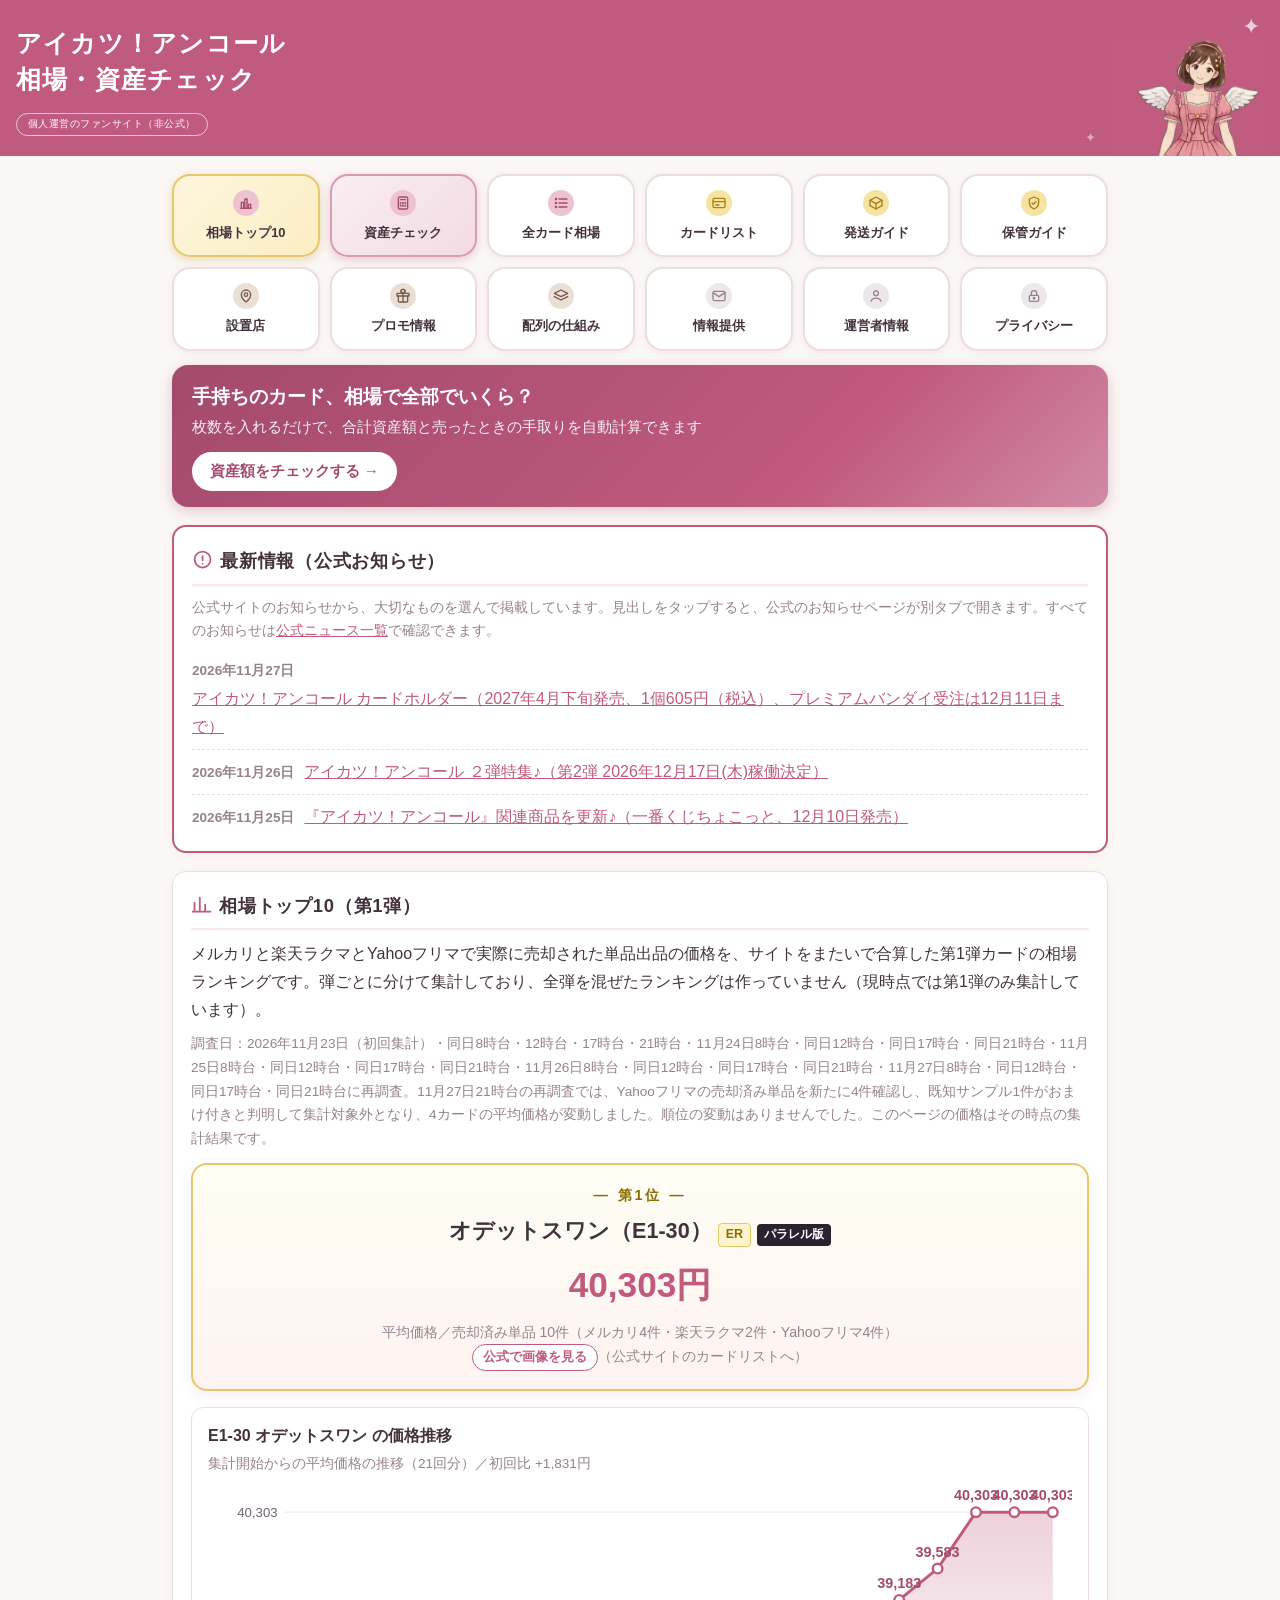
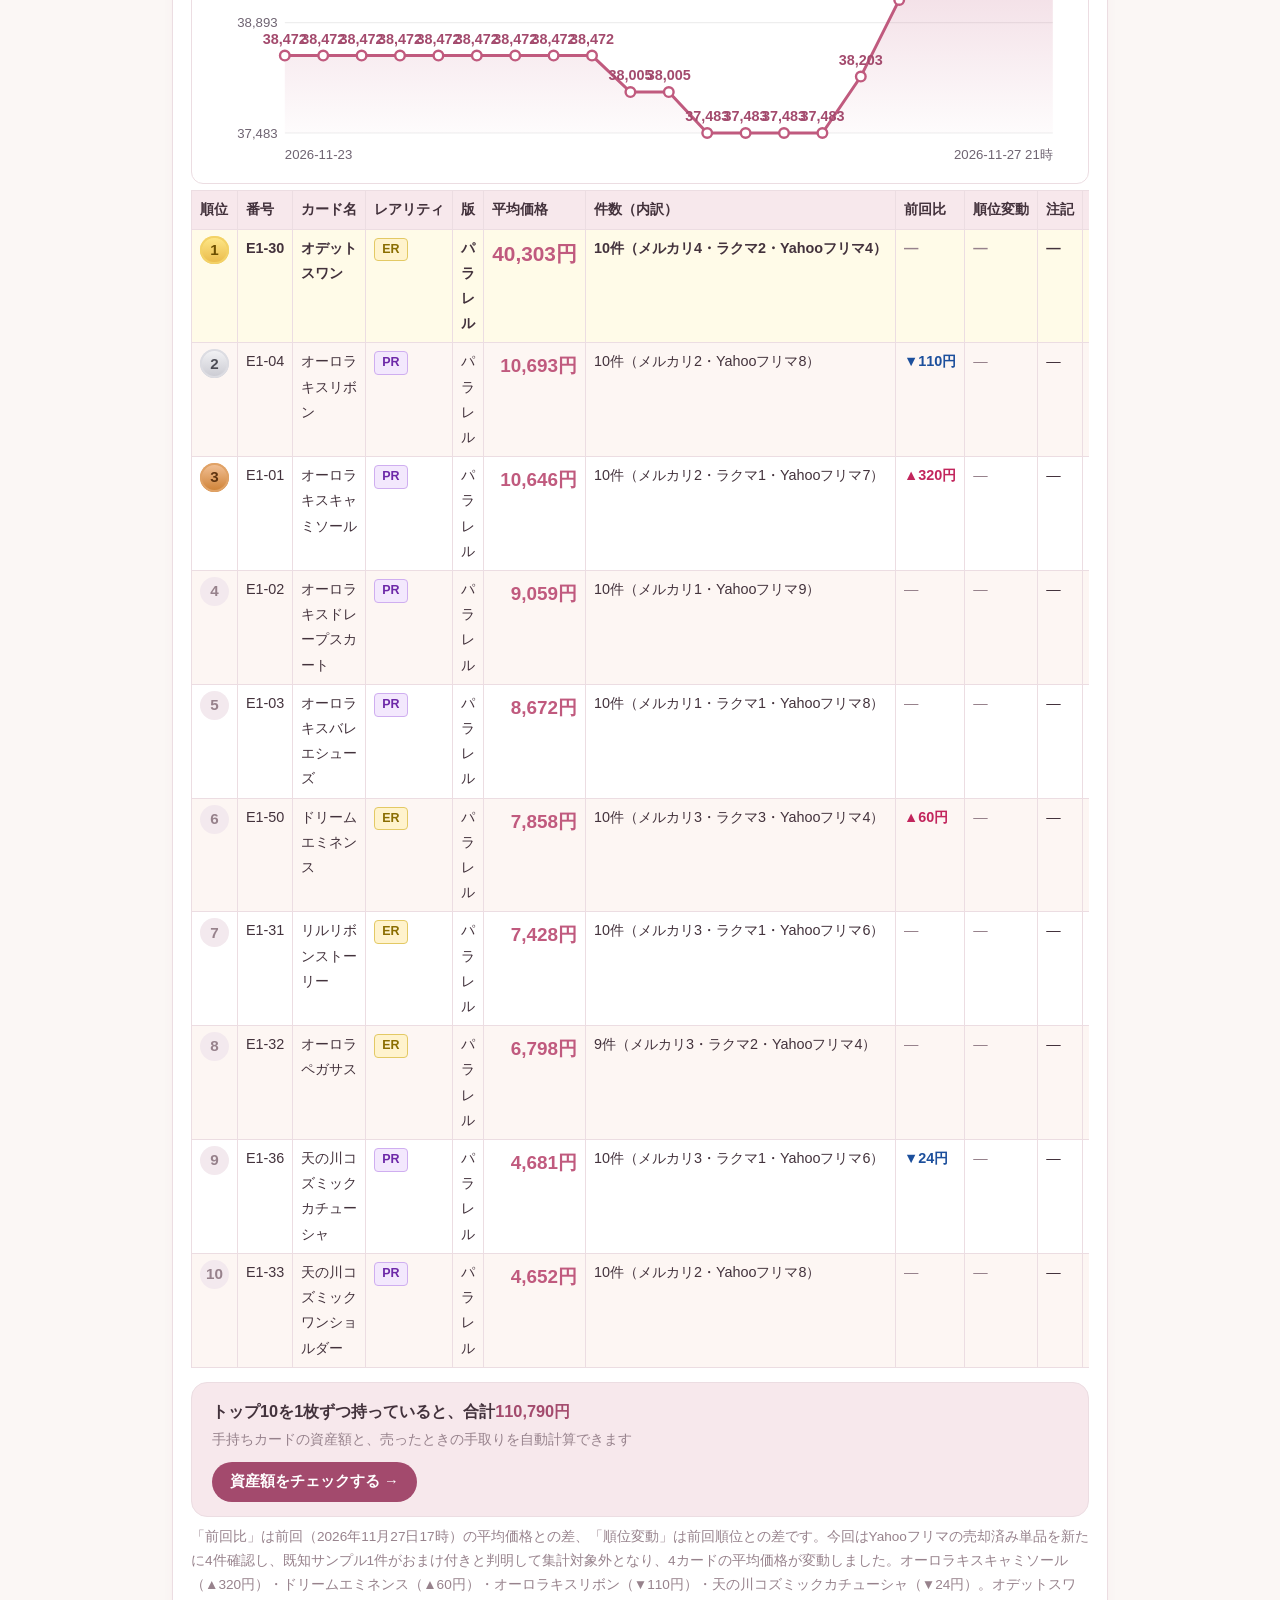
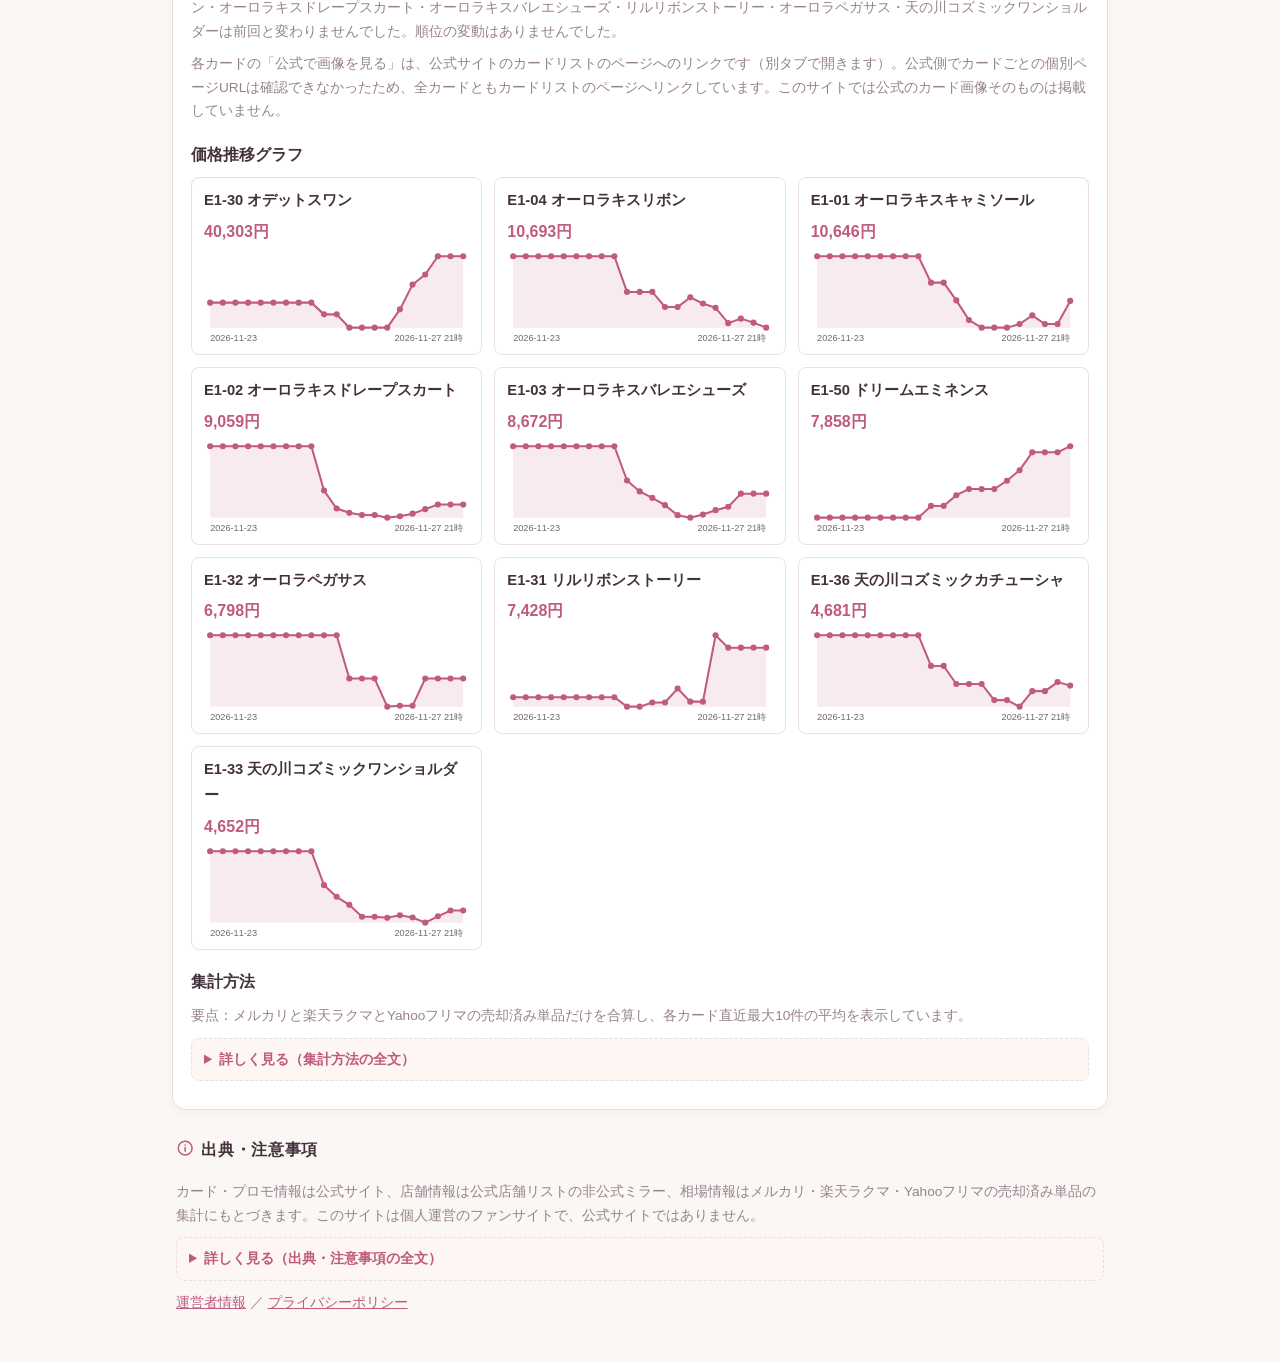
==== commit ca66ed05: "トップ10更新 2026-11-27 21時（E1-33前回比の修正）" ====
--- a/index.html
+++ b/index.html
@@ -90,7 +90,7 @@
 <tr><td class="num"><span class="rank-badge">7</span></td><td class="num">E1-31</td><td>リルリボンストーリー</td><td><span class="rarity rarity-er">ER</span></td><td>パラレル</td><td class="price">7,428円</td><td class="num">10件（メルカリ3・ラクマ1・Yahooフリマ6）</td><td class="change-none">―</td><td class="change-none">―</td><td>―</td><td><a class="official-link" href="https://dcd.aikatsu.com/encore/cardlist/" target="_blank" rel="noopener">公式で画像を見る</a></td></tr>
 <tr><td class="num"><span class="rank-badge">8</span></td><td class="num">E1-32</td><td>オーロラペガサス</td><td><span class="rarity rarity-er">ER</span></td><td>パラレル</td><td class="price">6,798円</td><td class="num">9件（メルカリ3・ラクマ2・Yahooフリマ4）</td><td class="change-none">―</td><td class="change-none">―</td><td>―</td><td><a class="official-link" href="https://dcd.aikatsu.com/encore/cardlist/" target="_blank" rel="noopener">公式で画像を見る</a></td></tr>
 <tr><td class="num"><span class="rank-badge">9</span></td><td class="num">E1-36</td><td>天の川コズミックカチューシャ</td><td><span class="rarity rarity-pr">PR</span></td><td>パラレル</td><td class="price">4,681円</td><td class="num">10件（メルカリ3・ラクマ1・Yahooフリマ6）</td><td class="change-down">▼24円</td><td class="change-none">―</td><td>―</td><td><a class="official-link" href="https://dcd.aikatsu.com/encore/cardlist/" target="_blank" rel="noopener">公式で画像を見る</a></td></tr>
-<tr><td class="num"><span class="rank-badge">10</span></td><td class="num">E1-33</td><td>天の川コズミックワンショルダー</td><td><span class="rarity rarity-pr">PR</span></td><td>パラレル</td><td class="price">4,652円</td><td class="num">10件（メルカリ2・Yahooフリマ8）</td><td class="change-up">▲55円</td><td class="change-none">―</td><td>―</td><td><a class="official-link" href="https://dcd.aikatsu.com/encore/cardlist/" target="_blank" rel="noopener">公式で画像を見る</a></td></tr>
+<tr><td class="num"><span class="rank-badge">10</span></td><td class="num">E1-33</td><td>天の川コズミックワンショルダー</td><td><span class="rarity rarity-pr">PR</span></td><td>パラレル</td><td class="price">4,652円</td><td class="num">10件（メルカリ2・Yahooフリマ8）</td><td class="change-none">―</td><td class="change-none">―</td><td>―</td><td><a class="official-link" href="https://dcd.aikatsu.com/encore/cardlist/" target="_blank" rel="noopener">公式で画像を見る</a></td></tr>
     </tbody>
   </table>
   </div>
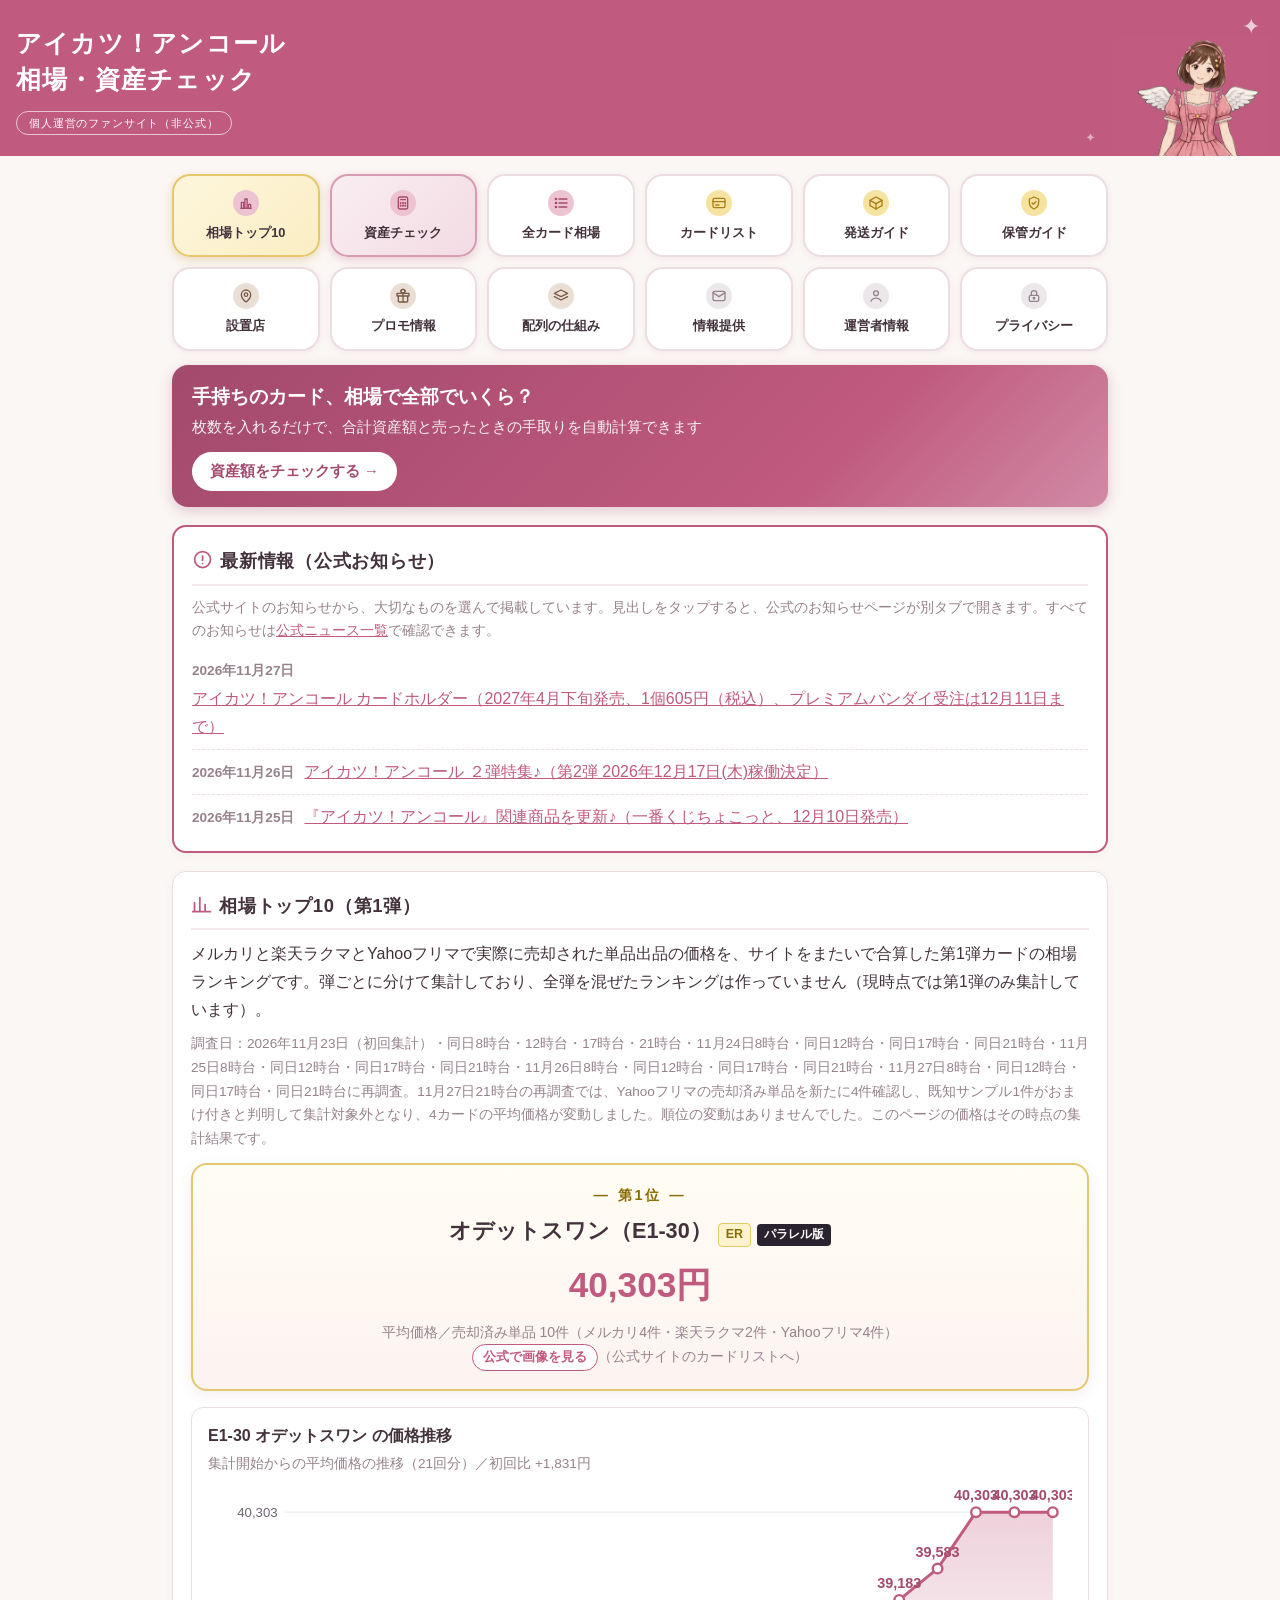
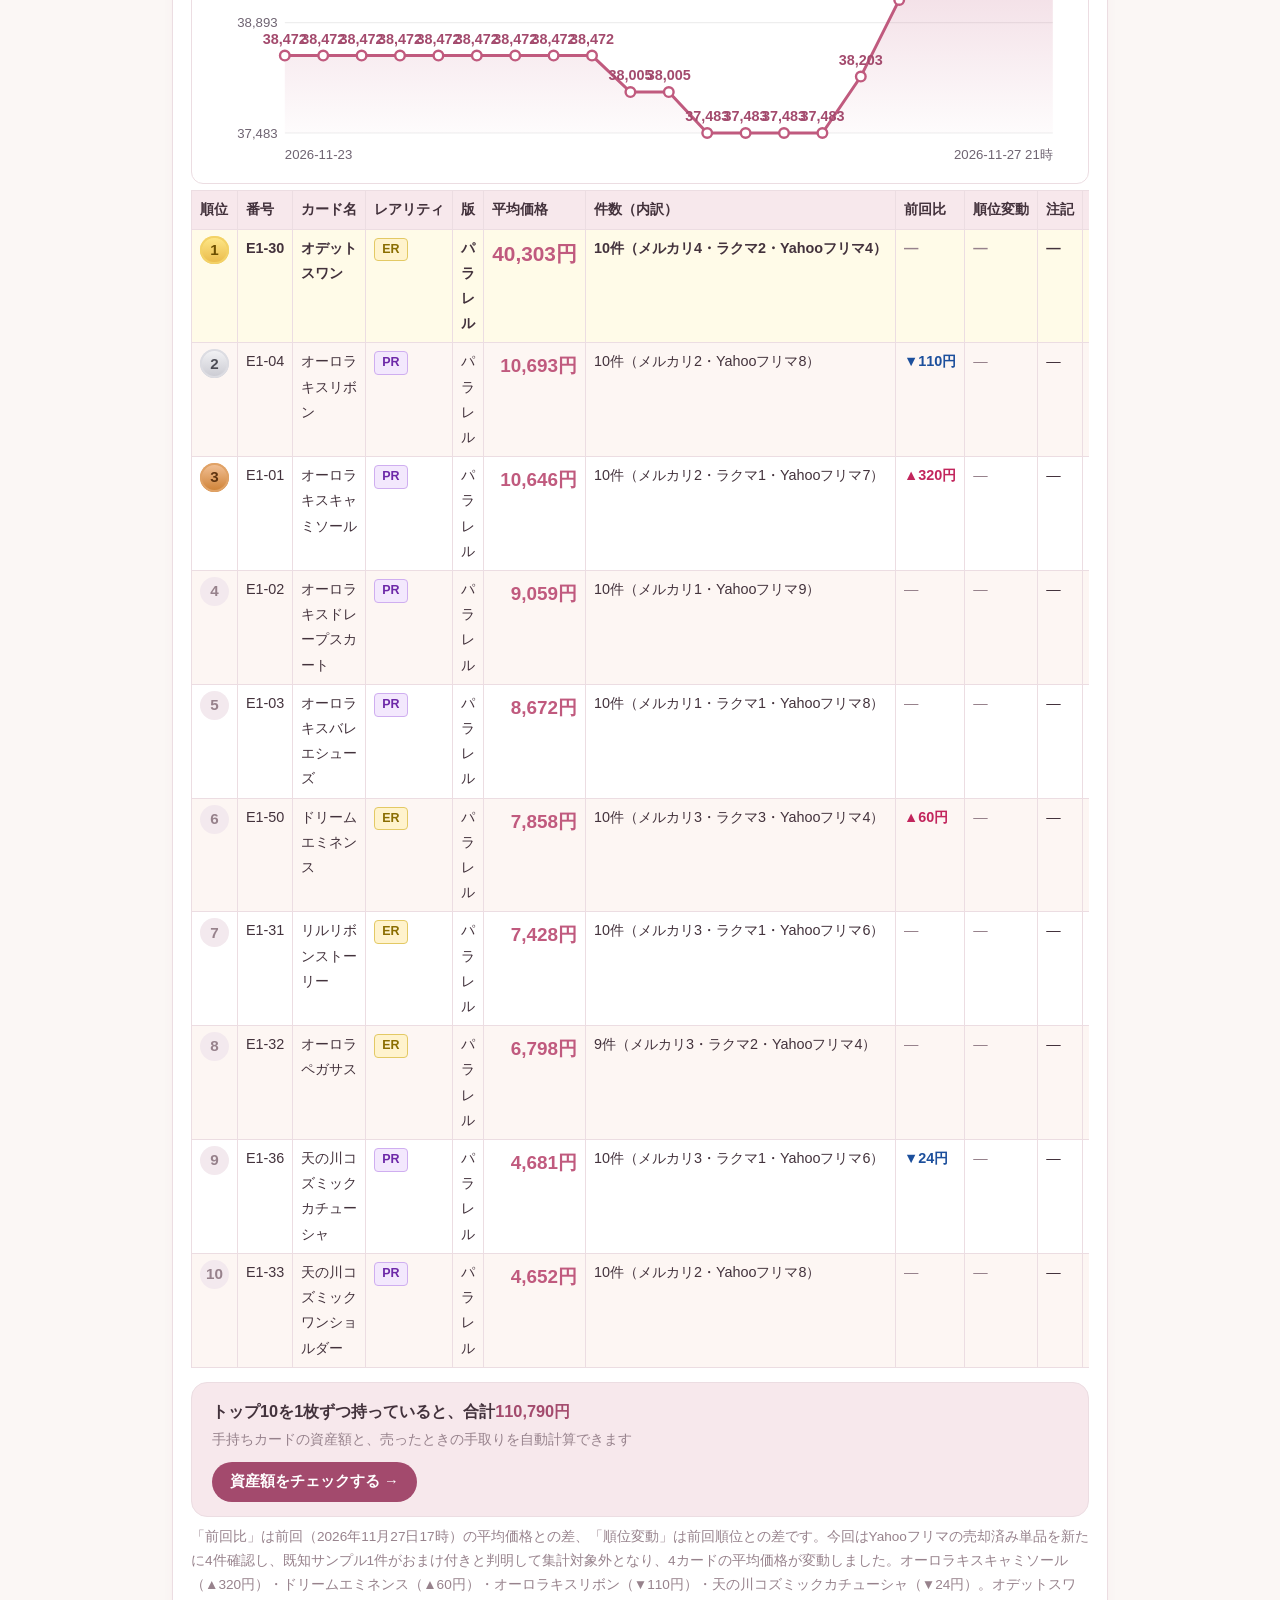
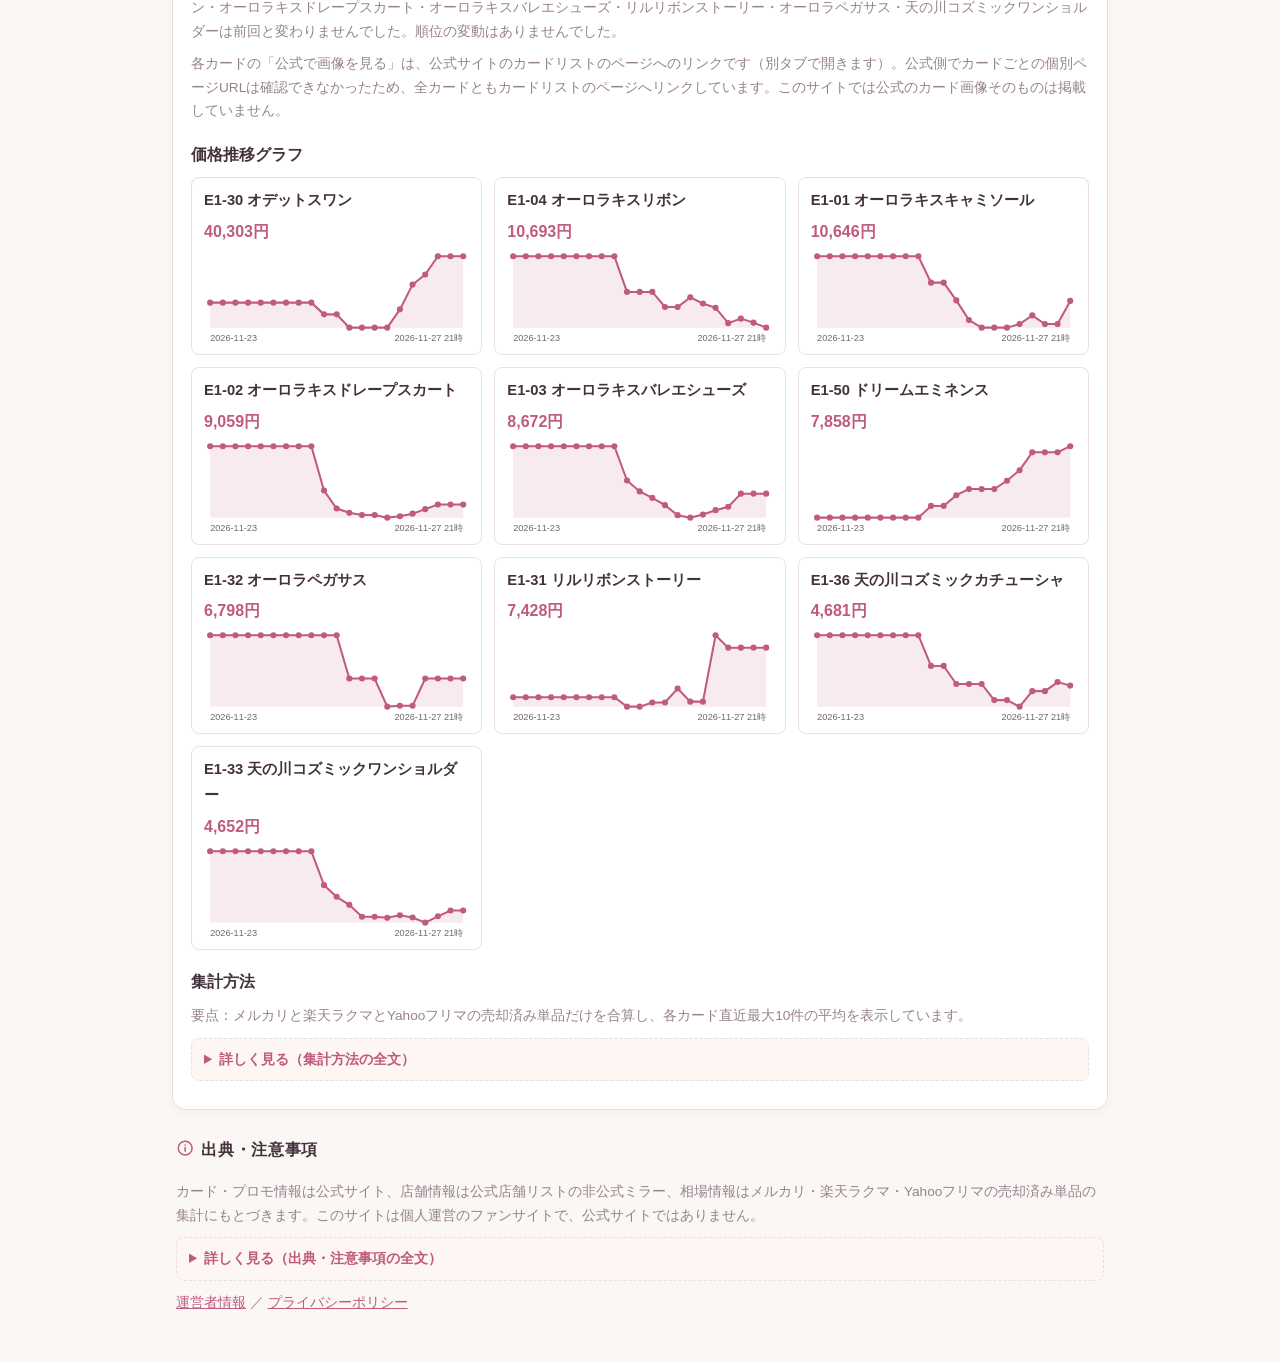
==== commit 7623f047: "ヘッダーのタグはみ出し修正（インラインスタイル除去・狭幅サイズ調整・sw v25）" ====
--- a/index.html
+++ b/index.html
@@ -28,7 +28,7 @@
 <body>
 <header class="site-header has-mao">
   <h1>アイカツ！アンコール<br>相場・資産チェック</h1>
-  <p class="site-tag" style="white-space:nowrap;font-size:.6rem;letter-spacing:.05em;padding:2px 11px">個人運営のファンサイト（非公式）</p>
+  <p class="site-tag">個人運営のファンサイト（非公式）</p>
 <video class="mao-head" src="img/mao-loop-v4.mp4" poster="img/mao-loop-poster-v4.webp" autoplay muted loop playsinline aria-hidden="true" style="height:138px;width:auto;transform:translateY(18px)"></video>
 </header>
 <div class="wrap">
--- a/style.css
+++ b/style.css
@@ -652,5 +652,6 @@
   padding: 2px 12px;
 }
 @media (max-width: 400px) {
-  .site-header p.site-tag { font-size: .58rem; letter-spacing: .05em; padding: 2px 10px; }
-}
+  .site-header p.site-tag { font-size: .53rem; letter-spacing: .02em; padding: 2px 9px; }
+  .site-header.has-mao p.site-tag { max-width: calc(100% - 168px); }
+}
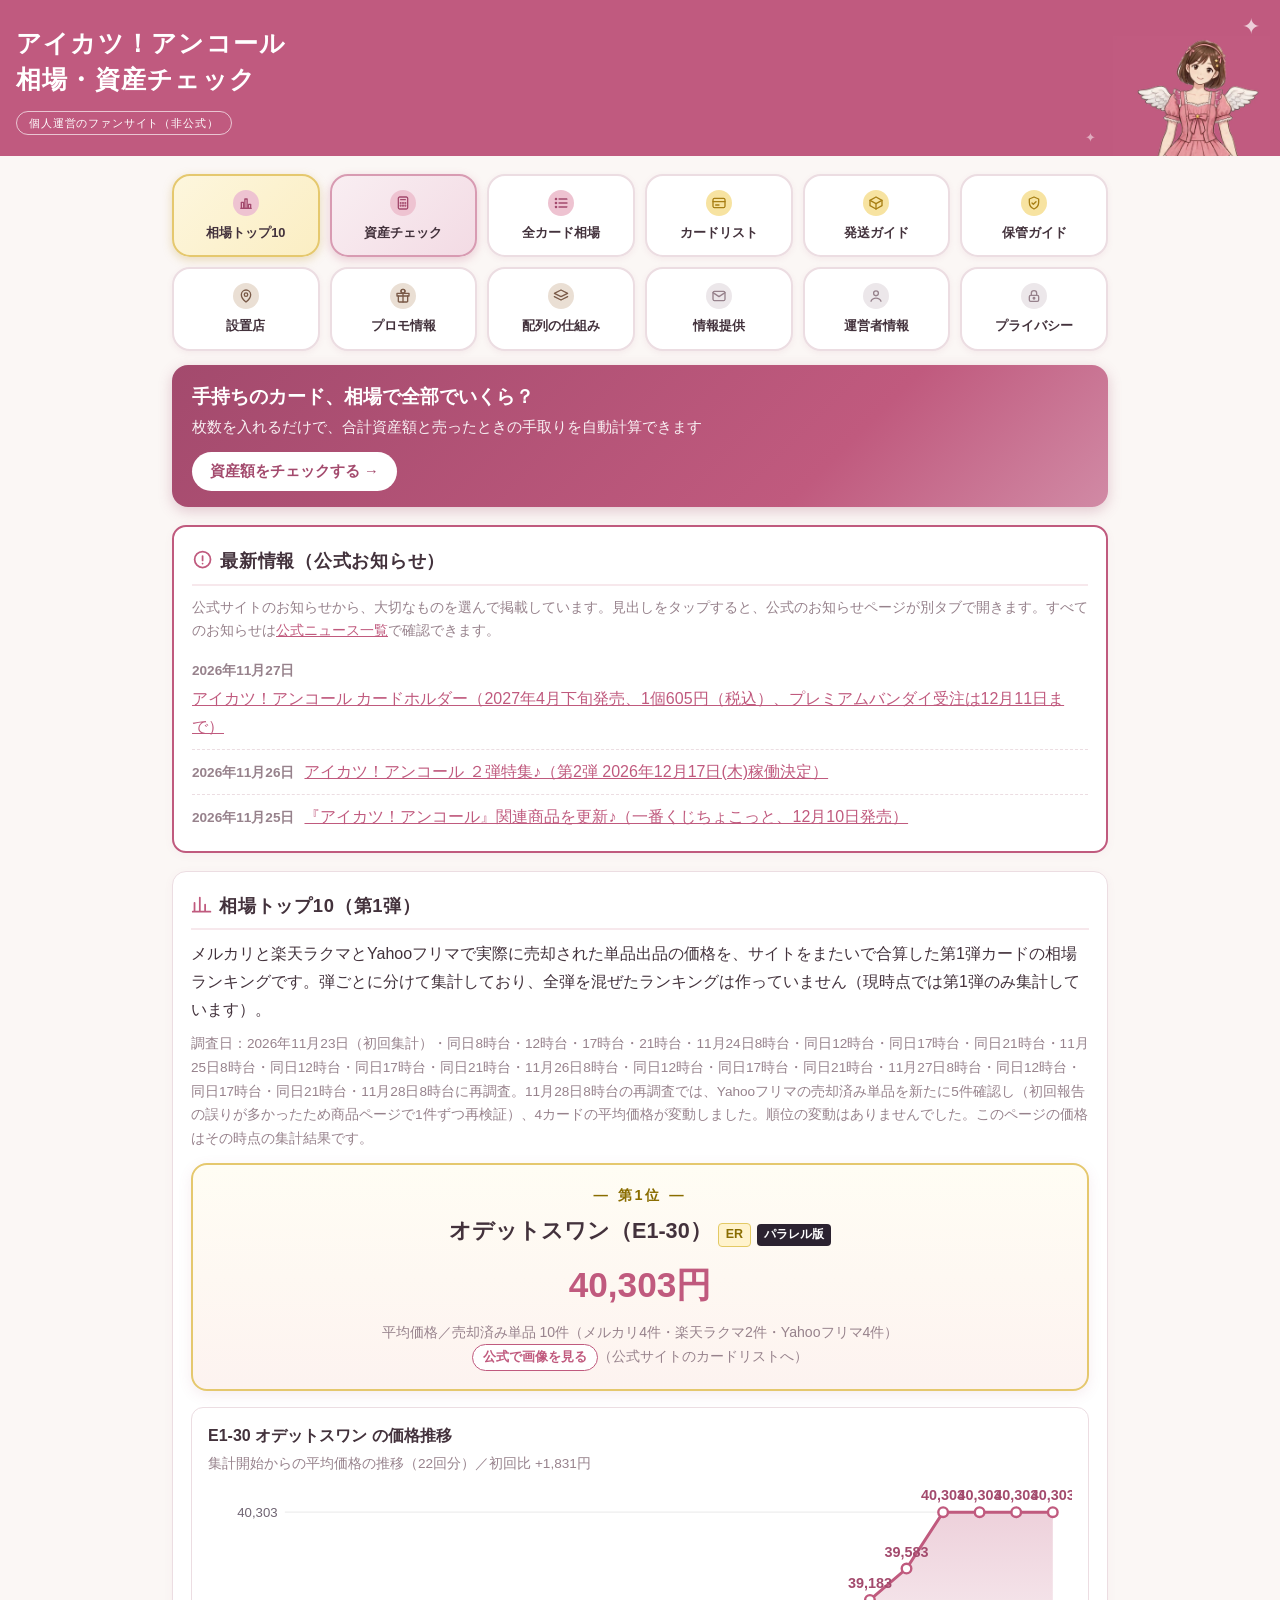
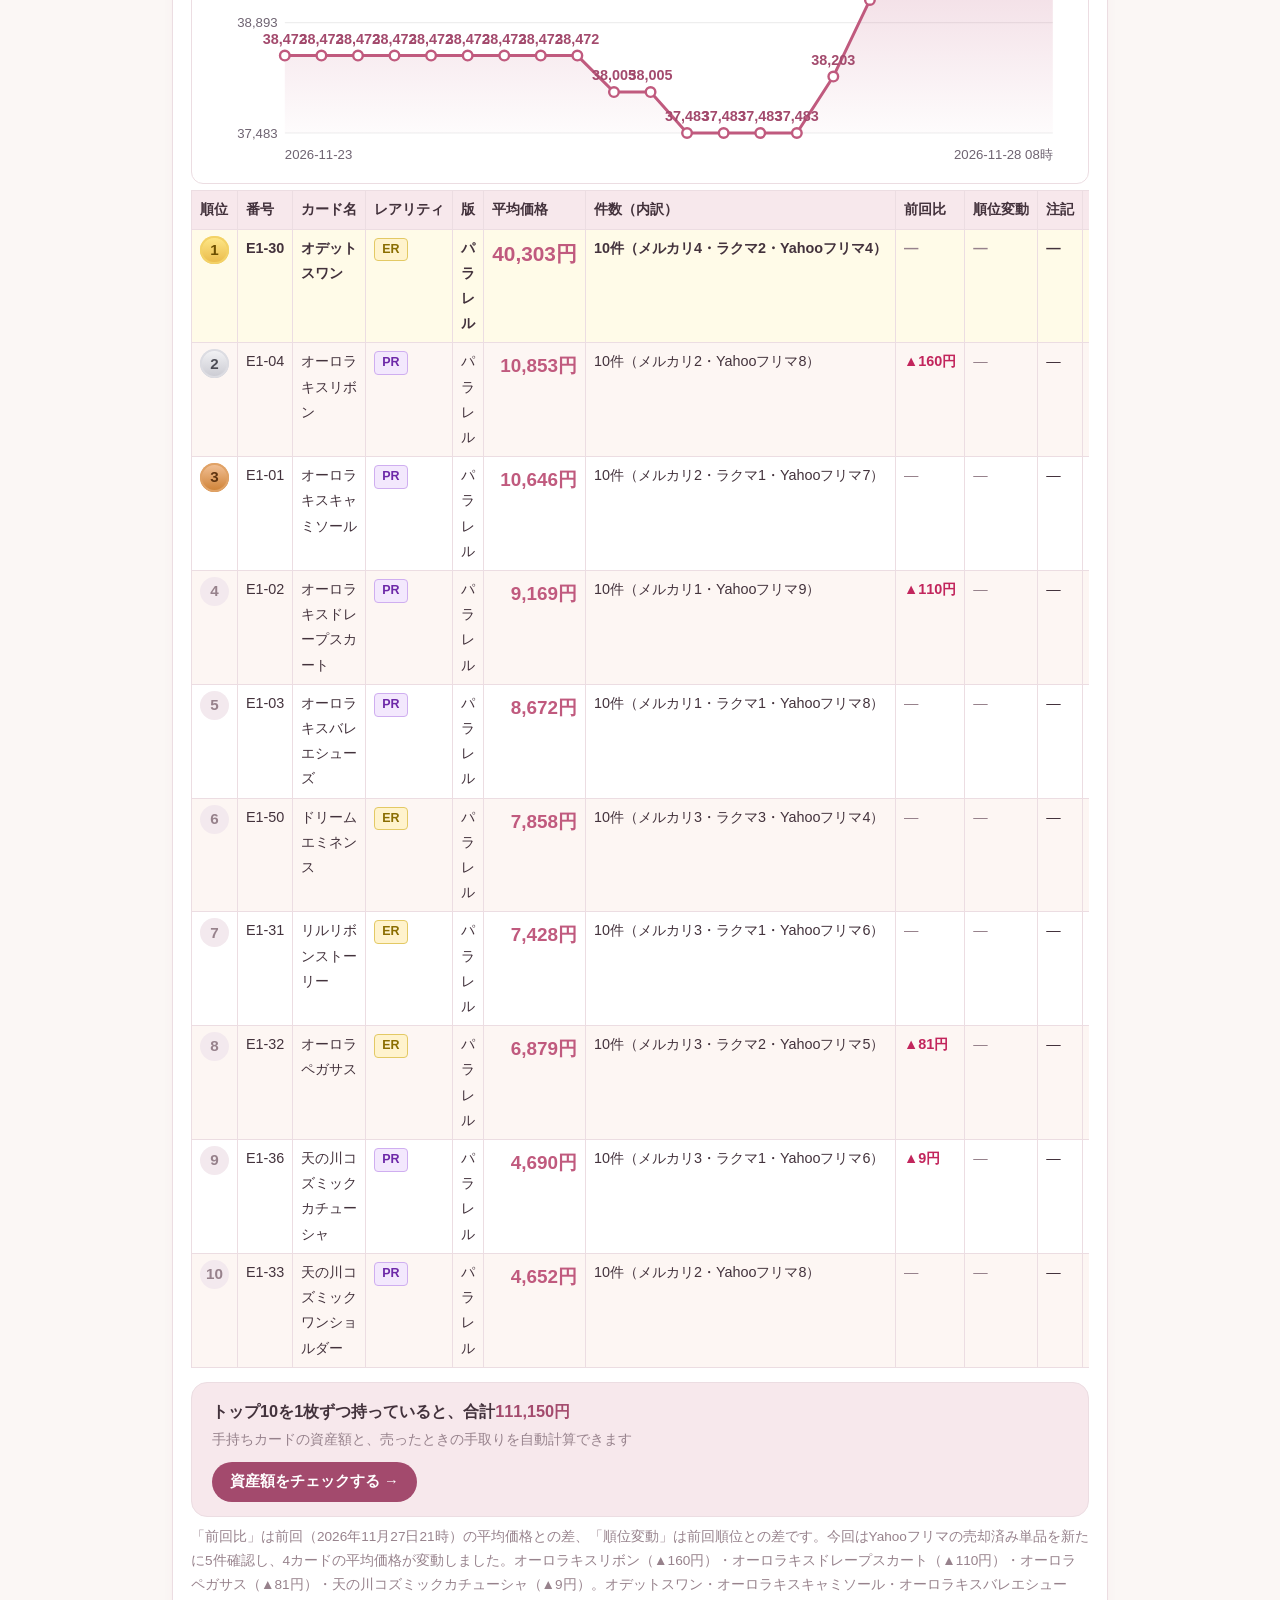
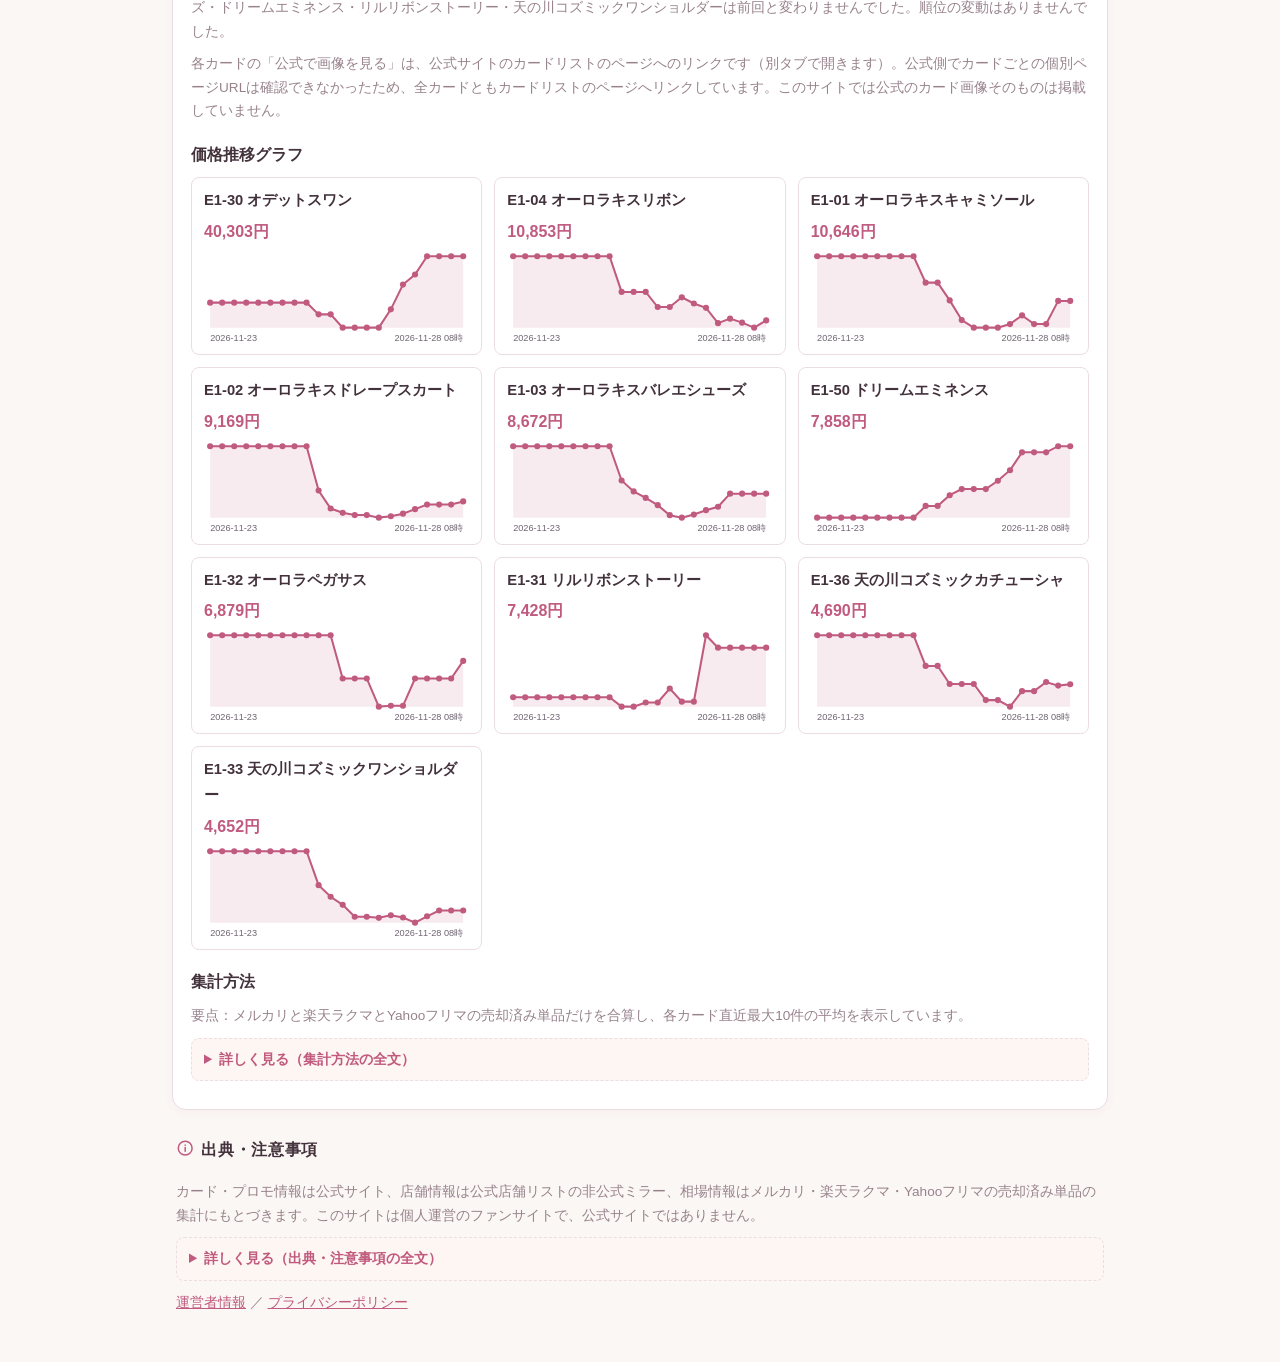
==== commit 7afed7f1: "トップ10更新 2026-11-28 08時" ====
--- a/index.html
+++ b/index.html
@@ -67,7 +67,7 @@
 <section id="prices">
   <h2><svg class="h2-icon" viewBox="0 0 24 24" fill="none" stroke="currentColor" stroke-width="2" stroke-linecap="round" aria-hidden="true"><path d="M4 20V10M10 20V4M16 20v-8M22 20H2"/></svg>相場トップ10（第1弾）</h2>
   <p>メルカリと楽天ラクマとYahooフリマで実際に売却された単品出品の価格を、サイトをまたいで合算した第1弾カードの相場ランキングです。弾ごとに分けて集計しており、全弾を混ぜたランキングは作っていません（現時点では第1弾のみ集計しています）。</p>
-  <p class="note">調査日：2026年11月23日（初回集計）・同日8時台・12時台・17時台・21時台・11月24日8時台・同日12時台・同日17時台・同日21時台・11月25日8時台・同日12時台・同日17時台・同日21時台・11月26日8時台・同日12時台・同日17時台・同日21時台・11月27日8時台・同日12時台・同日17時台・同日21時台に再調査。11月27日21時台の再調査では、Yahooフリマの売却済み単品を新たに4件確認し、既知サンプル1件がおまけ付きと判明して集計対象外となり、4カードの平均価格が変動しました。順位の変動はありませんでした。このページの価格はその時点の集計結果です。</p>
+  <p class="note">調査日：2026年11月23日（初回集計）・同日8時台・12時台・17時台・21時台・11月24日8時台・同日12時台・同日17時台・同日21時台・11月25日8時台・同日12時台・同日17時台・同日21時台・11月26日8時台・同日12時台・同日17時台・同日21時台・11月27日8時台・同日12時台・同日17時台・同日21時台・11月28日8時台に再調査。11月28日8時台の再調査では、Yahooフリマの売却済み単品を新たに5件確認し（初回報告の誤りが多かったため商品ページで1件ずつ再検証）、4カードの平均価格が変動しました。順位の変動はありませんでした。このページの価格はその時点の集計結果です。</p>
 
   <div class="feature-card">
     <div class="feature-rank">― 第1位 ―</div>
@@ -82,29 +82,29 @@
     <thead><tr><th>順位</th><th>番号</th><th>カード名</th><th>レアリティ</th><th>版</th><th>平均価格</th><th>件数（内訳）</th><th>前回比</th><th>順位変動</th><th>注記</th><th>公式リンク</th></tr></thead>
     <tbody>
 <tr class="rank1"><td class="num"><span class="rank-badge rank-badge-1">1</span></td><td class="num">E1-30</td><td>オデットスワン</td><td><span class="rarity rarity-er">ER</span></td><td>パラレル</td><td class="price">40,303円</td><td class="num">10件（メルカリ4・ラクマ2・Yahooフリマ4）</td><td class="change-none">―</td><td class="change-none">―</td><td>―</td><td><a class="official-link" href="https://dcd.aikatsu.com/encore/cardlist/" target="_blank" rel="noopener">公式で画像を見る</a></td></tr>
-<tr><td class="num"><span class="rank-badge rank-badge-2">2</span></td><td class="num">E1-04</td><td>オーロラキスリボン</td><td><span class="rarity rarity-pr">PR</span></td><td>パラレル</td><td class="price">10,693円</td><td class="num">10件（メルカリ2・Yahooフリマ8）</td><td class="change-down">▼110円</td><td class="change-none">―</td><td>―</td><td><a class="official-link" href="https://dcd.aikatsu.com/encore/cardlist/" target="_blank" rel="noopener">公式で画像を見る</a></td></tr>
-<tr><td class="num"><span class="rank-badge rank-badge-3">3</span></td><td class="num">E1-01</td><td>オーロラキスキャミソール</td><td><span class="rarity rarity-pr">PR</span></td><td>パラレル</td><td class="price">10,646円</td><td class="num">10件（メルカリ2・ラクマ1・Yahooフリマ7）</td><td class="change-up">▲320円</td><td class="change-none">―</td><td>―</td><td><a class="official-link" href="https://dcd.aikatsu.com/encore/cardlist/" target="_blank" rel="noopener">公式で画像を見る</a></td></tr>
-<tr><td class="num"><span class="rank-badge">4</span></td><td class="num">E1-02</td><td>オーロラキスドレープスカート</td><td><span class="rarity rarity-pr">PR</span></td><td>パラレル</td><td class="price">9,059円</td><td class="num">10件（メルカリ1・Yahooフリマ9）</td><td class="change-none">―</td><td class="change-none">―</td><td>―</td><td><a class="official-link" href="https://dcd.aikatsu.com/encore/cardlist/" target="_blank" rel="noopener">公式で画像を見る</a></td></tr>
+<tr><td class="num"><span class="rank-badge rank-badge-2">2</span></td><td class="num">E1-04</td><td>オーロラキスリボン</td><td><span class="rarity rarity-pr">PR</span></td><td>パラレル</td><td class="price">10,853円</td><td class="num">10件（メルカリ2・Yahooフリマ8）</td><td class="change-up">▲160円</td><td class="change-none">―</td><td>―</td><td><a class="official-link" href="https://dcd.aikatsu.com/encore/cardlist/" target="_blank" rel="noopener">公式で画像を見る</a></td></tr>
+<tr><td class="num"><span class="rank-badge rank-badge-3">3</span></td><td class="num">E1-01</td><td>オーロラキスキャミソール</td><td><span class="rarity rarity-pr">PR</span></td><td>パラレル</td><td class="price">10,646円</td><td class="num">10件（メルカリ2・ラクマ1・Yahooフリマ7）</td><td class="change-none">―</td><td class="change-none">―</td><td>―</td><td><a class="official-link" href="https://dcd.aikatsu.com/encore/cardlist/" target="_blank" rel="noopener">公式で画像を見る</a></td></tr>
+<tr><td class="num"><span class="rank-badge">4</span></td><td class="num">E1-02</td><td>オーロラキスドレープスカート</td><td><span class="rarity rarity-pr">PR</span></td><td>パラレル</td><td class="price">9,169円</td><td class="num">10件（メルカリ1・Yahooフリマ9）</td><td class="change-up">▲110円</td><td class="change-none">―</td><td>―</td><td><a class="official-link" href="https://dcd.aikatsu.com/encore/cardlist/" target="_blank" rel="noopener">公式で画像を見る</a></td></tr>
 <tr><td class="num"><span class="rank-badge">5</span></td><td class="num">E1-03</td><td>オーロラキスバレエシューズ</td><td><span class="rarity rarity-pr">PR</span></td><td>パラレル</td><td class="price">8,672円</td><td class="num">10件（メルカリ1・ラクマ1・Yahooフリマ8）</td><td class="change-none">―</td><td class="change-none">―</td><td>―</td><td><a class="official-link" href="https://dcd.aikatsu.com/encore/cardlist/" target="_blank" rel="noopener">公式で画像を見る</a></td></tr>
-<tr><td class="num"><span class="rank-badge">6</span></td><td class="num">E1-50</td><td>ドリームエミネンス</td><td><span class="rarity rarity-er">ER</span></td><td>パラレル</td><td class="price">7,858円</td><td class="num">10件（メルカリ3・ラクマ3・Yahooフリマ4）</td><td class="change-up">▲60円</td><td class="change-none">―</td><td>―</td><td><a class="official-link" href="https://dcd.aikatsu.com/encore/cardlist/" target="_blank" rel="noopener">公式で画像を見る</a></td></tr>
+<tr><td class="num"><span class="rank-badge">6</span></td><td class="num">E1-50</td><td>ドリームエミネンス</td><td><span class="rarity rarity-er">ER</span></td><td>パラレル</td><td class="price">7,858円</td><td class="num">10件（メルカリ3・ラクマ3・Yahooフリマ4）</td><td class="change-none">―</td><td class="change-none">―</td><td>―</td><td><a class="official-link" href="https://dcd.aikatsu.com/encore/cardlist/" target="_blank" rel="noopener">公式で画像を見る</a></td></tr>
 <tr><td class="num"><span class="rank-badge">7</span></td><td class="num">E1-31</td><td>リルリボンストーリー</td><td><span class="rarity rarity-er">ER</span></td><td>パラレル</td><td class="price">7,428円</td><td class="num">10件（メルカリ3・ラクマ1・Yahooフリマ6）</td><td class="change-none">―</td><td class="change-none">―</td><td>―</td><td><a class="official-link" href="https://dcd.aikatsu.com/encore/cardlist/" target="_blank" rel="noopener">公式で画像を見る</a></td></tr>
-<tr><td class="num"><span class="rank-badge">8</span></td><td class="num">E1-32</td><td>オーロラペガサス</td><td><span class="rarity rarity-er">ER</span></td><td>パラレル</td><td class="price">6,798円</td><td class="num">9件（メルカリ3・ラクマ2・Yahooフリマ4）</td><td class="change-none">―</td><td class="change-none">―</td><td>―</td><td><a class="official-link" href="https://dcd.aikatsu.com/encore/cardlist/" target="_blank" rel="noopener">公式で画像を見る</a></td></tr>
-<tr><td class="num"><span class="rank-badge">9</span></td><td class="num">E1-36</td><td>天の川コズミックカチューシャ</td><td><span class="rarity rarity-pr">PR</span></td><td>パラレル</td><td class="price">4,681円</td><td class="num">10件（メルカリ3・ラクマ1・Yahooフリマ6）</td><td class="change-down">▼24円</td><td class="change-none">―</td><td>―</td><td><a class="official-link" href="https://dcd.aikatsu.com/encore/cardlist/" target="_blank" rel="noopener">公式で画像を見る</a></td></tr>
+<tr><td class="num"><span class="rank-badge">8</span></td><td class="num">E1-32</td><td>オーロラペガサス</td><td><span class="rarity rarity-er">ER</span></td><td>パラレル</td><td class="price">6,879円</td><td class="num">10件（メルカリ3・ラクマ2・Yahooフリマ5）</td><td class="change-up">▲81円</td><td class="change-none">―</td><td>―</td><td><a class="official-link" href="https://dcd.aikatsu.com/encore/cardlist/" target="_blank" rel="noopener">公式で画像を見る</a></td></tr>
+<tr><td class="num"><span class="rank-badge">9</span></td><td class="num">E1-36</td><td>天の川コズミックカチューシャ</td><td><span class="rarity rarity-pr">PR</span></td><td>パラレル</td><td class="price">4,690円</td><td class="num">10件（メルカリ3・ラクマ1・Yahooフリマ6）</td><td class="change-up">▲9円</td><td class="change-none">―</td><td>―</td><td><a class="official-link" href="https://dcd.aikatsu.com/encore/cardlist/" target="_blank" rel="noopener">公式で画像を見る</a></td></tr>
 <tr><td class="num"><span class="rank-badge">10</span></td><td class="num">E1-33</td><td>天の川コズミックワンショルダー</td><td><span class="rarity rarity-pr">PR</span></td><td>パラレル</td><td class="price">4,652円</td><td class="num">10件（メルカリ2・Yahooフリマ8）</td><td class="change-none">―</td><td class="change-none">―</td><td>―</td><td><a class="official-link" href="https://dcd.aikatsu.com/encore/cardlist/" target="_blank" rel="noopener">公式で画像を見る</a></td></tr>
     </tbody>
   </table>
   </div>
 <a class="top10-total" id="top10-total" href="collection.html">
-  <span class="tt-title">トップ10を1枚ずつ持っていると、合計<strong id="top10-total-amount">110,790円</strong></span>
+  <span class="tt-title">トップ10を1枚ずつ持っていると、合計<strong id="top10-total-amount">111,150円</strong></span>
   <span class="tt-text">手持ちカードの資産額と、売ったときの手取りを自動計算できます</span>
   <span class="tt-btn">資産額をチェックする →</span>
 </a>
-  <p class="note">「前回比」は前回（2026年11月27日17時）の平均価格との差、「順位変動」は前回順位との差です。今回はYahooフリマの売却済み単品を新たに4件確認し、既知サンプル1件がおまけ付きと判明して集計対象外となり、4カードの平均価格が変動しました。オーロラキスキャミソール（▲320円）・ドリームエミネンス（▲60円）・オーロラキスリボン（▼110円）・天の川コズミックカチューシャ（▼24円）。オデットスワン・オーロラキスドレープスカート・オーロラキスバレエシューズ・リルリボンストーリー・オーロラペガサス・天の川コズミックワンショルダーは前回と変わりませんでした。順位の変動はありませんでした。</p>
+  <p class="note">「前回比」は前回（2026年11月27日21時）の平均価格との差、「順位変動」は前回順位との差です。今回はYahooフリマの売却済み単品を新たに5件確認し、4カードの平均価格が変動しました。オーロラキスリボン（▲160円）・オーロラキスドレープスカート（▲110円）・オーロラペガサス（▲81円）・天の川コズミックカチューシャ（▲9円）。オデットスワン・オーロラキスキャミソール・オーロラキスバレエシューズ・ドリームエミネンス・リルリボンストーリー・天の川コズミックワンショルダーは前回と変わりませんでした。順位の変動はありませんでした。</p>
   <p class="note">各カードの「公式で画像を見る」は、公式サイトのカードリストのページへのリンクです（別タブで開きます）。公式側でカードごとの個別ページURLは確認できなかったため、全カードともカードリストのページへリンクしています。このサイトでは公式のカード画像そのものは掲載していません。</p>
 
   <h3>価格推移グラフ</h3>
   <div id="price-charts">
-    <div class="chart-accumulating">価格推移グラフは、調査日ごとの平均価格が2回分以上たまってから表示します。現在は2026年11月23日分のデータが5回分（初回・8時・12時・17時・21時再調査）と11月24日8時・12時・17時・21時再調査、11月25日8時台・12時台・17時台・21時台再調査、11月26日8時台・12時台・17時台・21時台再調査、11月27日8時台・12時台・17時台・21時台再調査の計21回分あるため、トップ10のカードごとに推移グラフを表示しています。</div>
+    <div class="chart-accumulating">価格推移グラフは、調査日ごとの平均価格が2回分以上たまってから表示します。現在は2026年11月23日分のデータが5回分（初回・8時・12時・17時・21時再調査）と11月24日8時・12時・17時・21時再調査、11月25日8時台・12時台・17時台・21時台再調査、11月26日8時台・12時台・17時台・21時台再調査、11月27日8時台・12時台・17時台・21時台再調査、11月28日8時台再調査の計22回分あるため、トップ10のカードごとに推移グラフを表示しています。</div>
     <div class="chart-grid" id="chart-grid"></div>
   </div>
 
@@ -130,7 +130,7 @@
   <details class="more"><summary>詳しく見る（出典・注意事項の全文）</summary><ul class="plain">
     <li>カード情報・プロモ情報：データカードダス「アイカツ！アンコール」公式サイト（カードリスト／お知らせ）https://dcd.aikatsu.com/encore/ （確認日：2026年11月23日）</li>
     <li>店舗情報：公式店舗リストの内容を都道府県別に再掲した非公式ミラー「アイカツアンコール研究所」（card-search.com、公式サイトから取得：2026年11月23日 01:05 と明記）から2026年11月23日に取得。一部（島根県3店・和歌山県3店・愛知県一宮市5店・東京都江戸川区5店・大田区5店）は公式「はじめようキャンペーン実施店舗一覧」PDF（2026年10月13日時点）で補完。掲載1,396店（出典の掲載数1,398店のうち店名・住所を確認できた分）。</li>
-    <li>相場情報：メルカリと楽天ラクマとYahooフリマの売却済み単品出品を合算した集計（調査日：2026年11月27日21時台）。ヤフオクは売却済み単品の価格を確認できなかったため集計に含めていません。集計方法は「相場トップ10（第1弾）」の欄に記載しています。</li>
+    <li>相場情報：メルカリと楽天ラクマとYahooフリマの売却済み単品出品を合算した集計（調査日：2026年11月28日8時台）。ヤフオクは売却済み単品の価格を確認できなかったため集計に含めていません。集計方法は「相場トップ10（第1弾）」の欄に記載しています。</li>
     <li>各カードの「公式で画像を見る」リンクは、公式サイトのカードリスト（https://dcd.aikatsu.com/encore/cardlist/）へのリンクです。このサイトでは公式のカード画像そのものは掲載していません。</li>
     <li>このサイトは個人運営のファンサイトです。公式サイトではありません。</li>
     <li>価格は目安であり、実際の売買価格や入手可能性を保証するものではありません。</li>
@@ -164,7 +164,8 @@
   { date: '2026-11-27 08時', prices: { 'E1-30 オデットスワン': 39583, 'E1-04 オーロラキスリボン': 10793, 'E1-01 オーロラキスキャミソール': 10446, 'E1-02 オーロラキスドレープスカート': 8899, 'E1-03 オーロラキスバレエシューズ': 8512, 'E1-50 ドリームエミネンス': 7798, 'E1-32 オーロラペガサス': 6798, 'E1-31 リルリボンストーリー': 7428, 'E1-36 天の川コズミックカチューシャ': 4645, 'E1-33 天の川コズミックワンショルダー': 4537 } },
   { date: '2026-11-27 12時', prices: { 'E1-30 オデットスワン': 40303, 'E1-04 オーロラキスリボン': 10893, 'E1-01 オーロラキスキャミソール': 10326, 'E1-02 オーロラキスドレープスカート': 9059, 'E1-03 オーロラキスバレエシューズ': 8672, 'E1-50 ドリームエミネンス': 7798, 'E1-32 オーロラペガサス': 6798, 'E1-31 リルリボンストーリー': 7428, 'E1-36 天の川コズミックカチューシャ': 4645, 'E1-33 天の川コズミックワンショルダー': 4597 } },
   { date: '2026-11-27 17時', prices: { 'E1-30 オデットスワン': 40303, 'E1-04 オーロラキスリボン': 10803, 'E1-01 オーロラキスキャミソール': 10326, 'E1-02 オーロラキスドレープスカート': 9059, 'E1-03 オーロラキスバレエシューズ': 8672, 'E1-50 ドリームエミネンス': 7798, 'E1-32 オーロラペガサス': 6798, 'E1-31 リルリボンストーリー': 7428, 'E1-36 天の川コズミックカチューシャ': 4705, 'E1-33 天の川コズミックワンショルダー': 4652 } },
-  { date: '2026-11-27 21時', prices: { 'E1-30 オデットスワン': 40303, 'E1-04 オーロラキスリボン': 10693, 'E1-01 オーロラキスキャミソール': 10646, 'E1-02 オーロラキスドレープスカート': 9059, 'E1-03 オーロラキスバレエシューズ': 8672, 'E1-50 ドリームエミネンス': 7858, 'E1-32 オーロラペガサス': 6798, 'E1-31 リルリボンストーリー': 7428, 'E1-36 天の川コズミックカチューシャ': 4681, 'E1-33 天の川コズミックワンショルダー': 4652 } }
+  { date: '2026-11-27 21時', prices: { 'E1-30 オデットスワン': 40303, 'E1-04 オーロラキスリボン': 10693, 'E1-01 オーロラキスキャミソール': 10646, 'E1-02 オーロラキスドレープスカート': 9059, 'E1-03 オーロラキスバレエシューズ': 8672, 'E1-50 ドリームエミネンス': 7858, 'E1-32 オーロラペガサス': 6798, 'E1-31 リルリボンストーリー': 7428, 'E1-36 天の川コズミックカチューシャ': 4681, 'E1-33 天の川コズミックワンショルダー': 4652 } },
+  { date: '2026-11-28 08時', prices: { 'E1-30 オデットスワン': 40303, 'E1-04 オーロラキスリボン': 10853, 'E1-01 オーロラキスキャミソール': 10646, 'E1-02 オーロラキスドレープスカート': 9169, 'E1-03 オーロラキスバレエシューズ': 8672, 'E1-50 ドリームエミネンス': 7858, 'E1-32 オーロラペガサス': 6879, 'E1-31 リルリボンストーリー': 7428, 'E1-36 天の川コズミックカチューシャ': 4690, 'E1-33 天の川コズミックワンショルダー': 4652 } }
 ];
 (function () {
   if (PRICE_HISTORY.length < 2) return; // 2回分たまるまでは「データ蓄積中」の表示のみ
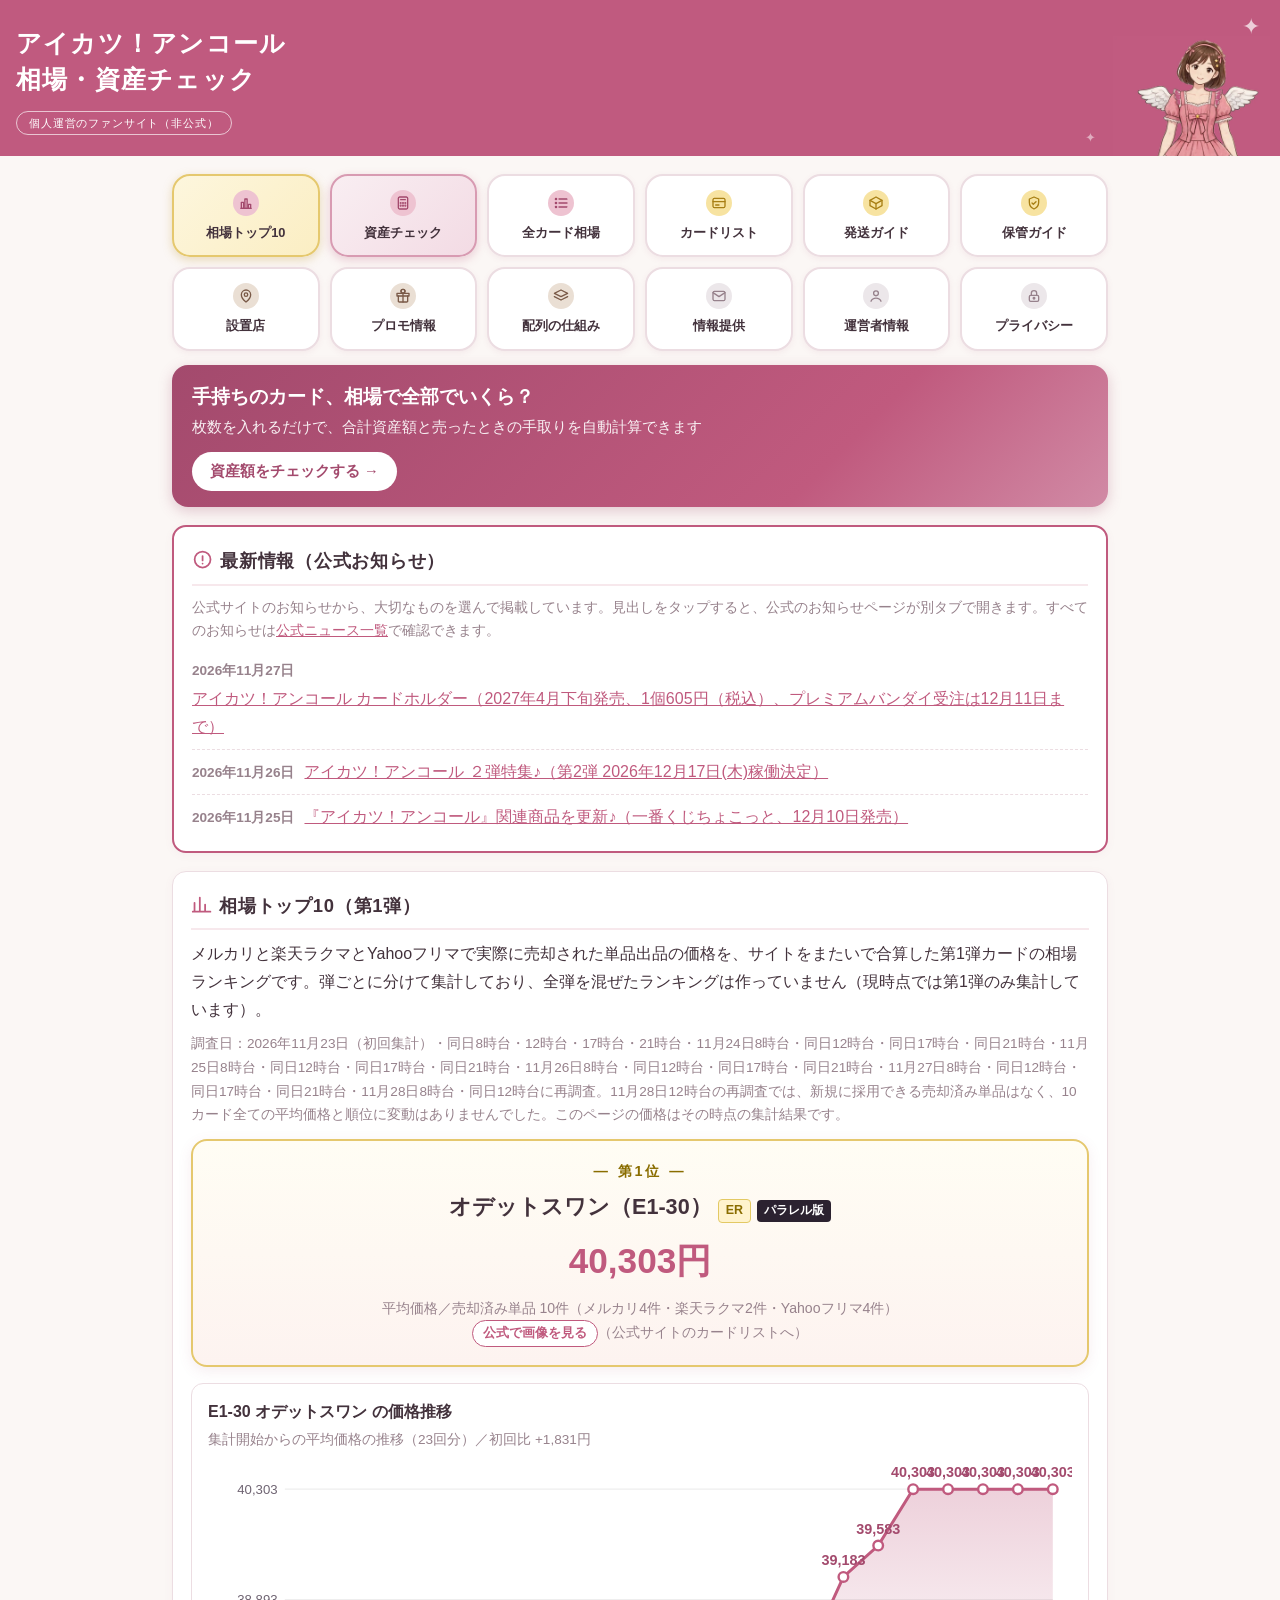
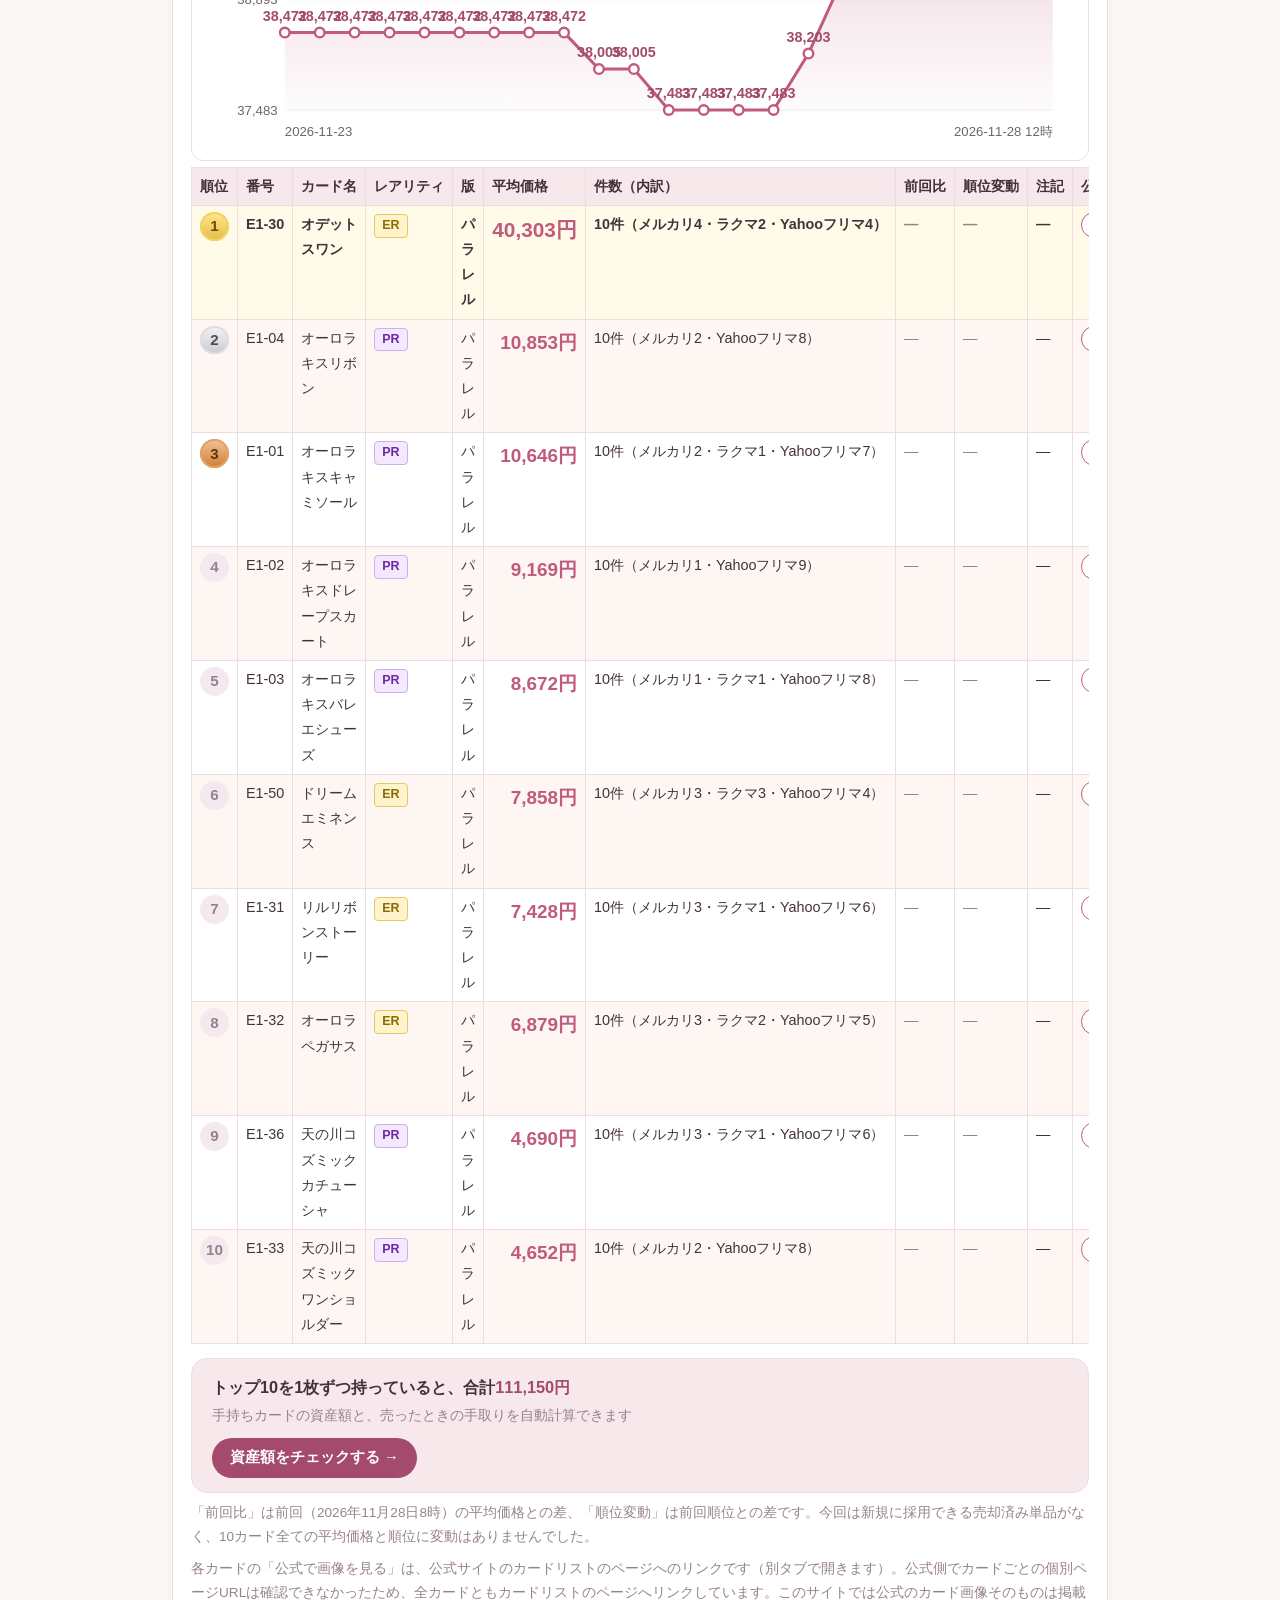
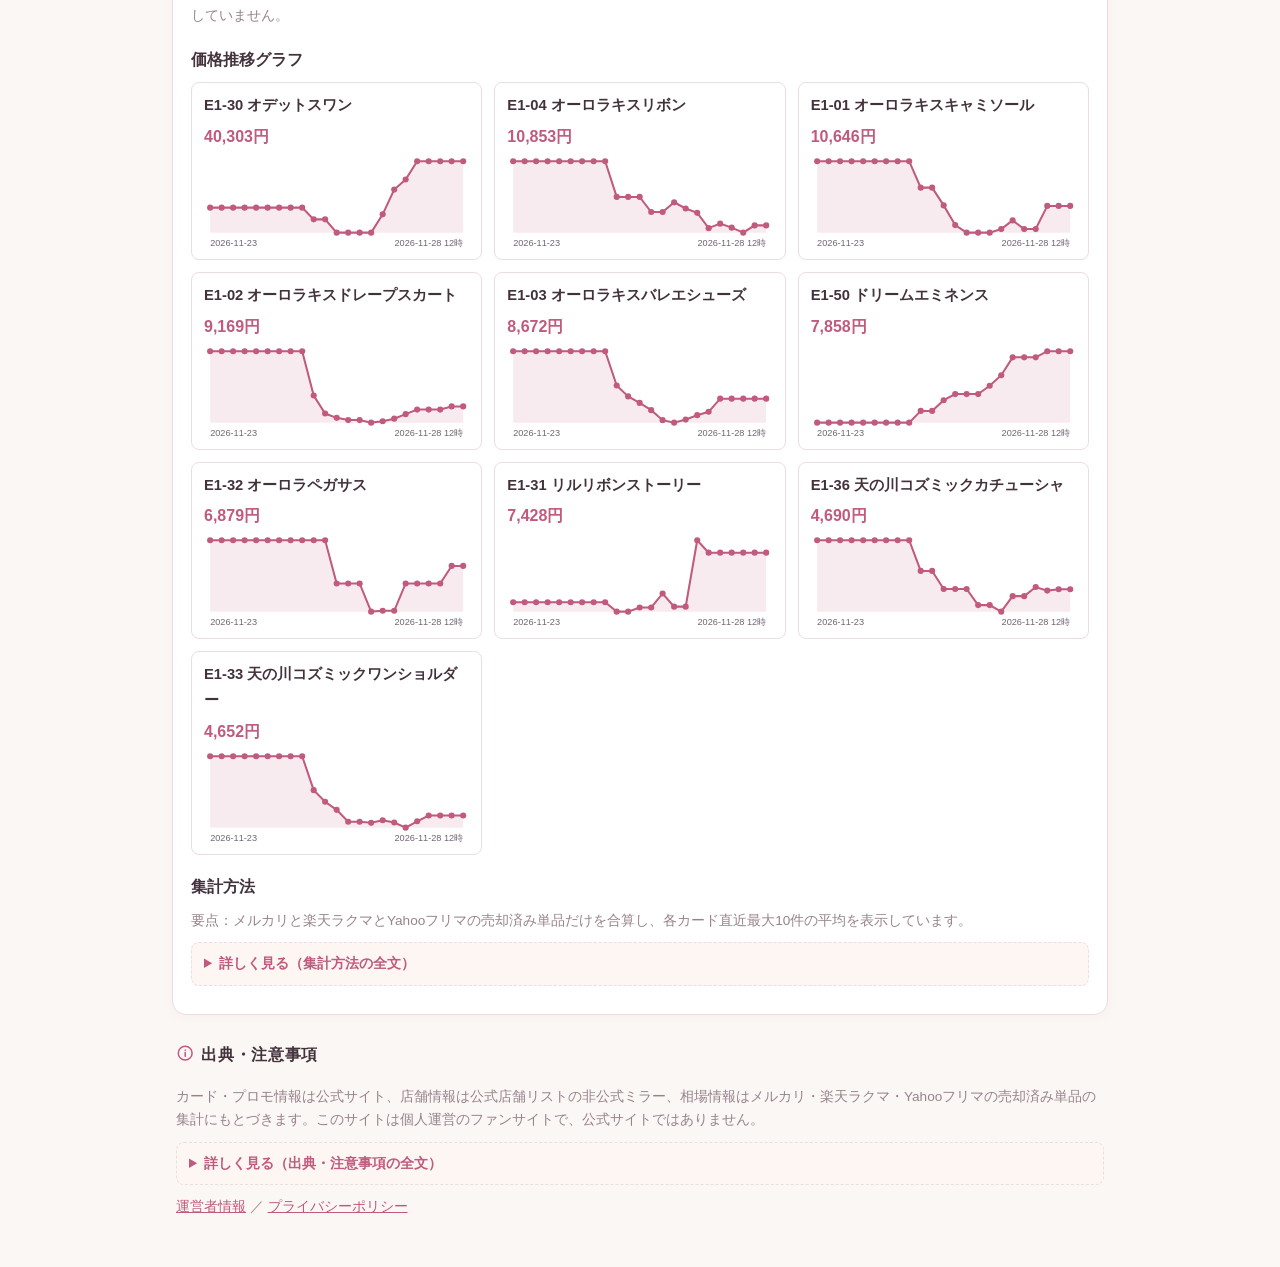
==== commit 72a6ff4b: "トップ10更新 2026-11-28 12時（第23回）" ====
--- a/index.html
+++ b/index.html
@@ -67,7 +67,7 @@
 <section id="prices">
   <h2><svg class="h2-icon" viewBox="0 0 24 24" fill="none" stroke="currentColor" stroke-width="2" stroke-linecap="round" aria-hidden="true"><path d="M4 20V10M10 20V4M16 20v-8M22 20H2"/></svg>相場トップ10（第1弾）</h2>
   <p>メルカリと楽天ラクマとYahooフリマで実際に売却された単品出品の価格を、サイトをまたいで合算した第1弾カードの相場ランキングです。弾ごとに分けて集計しており、全弾を混ぜたランキングは作っていません（現時点では第1弾のみ集計しています）。</p>
-  <p class="note">調査日：2026年11月23日（初回集計）・同日8時台・12時台・17時台・21時台・11月24日8時台・同日12時台・同日17時台・同日21時台・11月25日8時台・同日12時台・同日17時台・同日21時台・11月26日8時台・同日12時台・同日17時台・同日21時台・11月27日8時台・同日12時台・同日17時台・同日21時台・11月28日8時台に再調査。11月28日8時台の再調査では、Yahooフリマの売却済み単品を新たに5件確認し（初回報告の誤りが多かったため商品ページで1件ずつ再検証）、4カードの平均価格が変動しました。順位の変動はありませんでした。このページの価格はその時点の集計結果です。</p>
+  <p class="note">調査日：2026年11月23日（初回集計）・同日8時台・12時台・17時台・21時台・11月24日8時台・同日12時台・同日17時台・同日21時台・11月25日8時台・同日12時台・同日17時台・同日21時台・11月26日8時台・同日12時台・同日17時台・同日21時台・11月27日8時台・同日12時台・同日17時台・同日21時台・11月28日8時台・同日12時台に再調査。11月28日12時台の再調査では、新規に採用できる売却済み単品はなく、10カード全ての平均価格と順位に変動はありませんでした。このページの価格はその時点の集計結果です。</p>
 
   <div class="feature-card">
     <div class="feature-rank">― 第1位 ―</div>
@@ -82,14 +82,14 @@
     <thead><tr><th>順位</th><th>番号</th><th>カード名</th><th>レアリティ</th><th>版</th><th>平均価格</th><th>件数（内訳）</th><th>前回比</th><th>順位変動</th><th>注記</th><th>公式リンク</th></tr></thead>
     <tbody>
 <tr class="rank1"><td class="num"><span class="rank-badge rank-badge-1">1</span></td><td class="num">E1-30</td><td>オデットスワン</td><td><span class="rarity rarity-er">ER</span></td><td>パラレル</td><td class="price">40,303円</td><td class="num">10件（メルカリ4・ラクマ2・Yahooフリマ4）</td><td class="change-none">―</td><td class="change-none">―</td><td>―</td><td><a class="official-link" href="https://dcd.aikatsu.com/encore/cardlist/" target="_blank" rel="noopener">公式で画像を見る</a></td></tr>
-<tr><td class="num"><span class="rank-badge rank-badge-2">2</span></td><td class="num">E1-04</td><td>オーロラキスリボン</td><td><span class="rarity rarity-pr">PR</span></td><td>パラレル</td><td class="price">10,853円</td><td class="num">10件（メルカリ2・Yahooフリマ8）</td><td class="change-up">▲160円</td><td class="change-none">―</td><td>―</td><td><a class="official-link" href="https://dcd.aikatsu.com/encore/cardlist/" target="_blank" rel="noopener">公式で画像を見る</a></td></tr>
+<tr><td class="num"><span class="rank-badge rank-badge-2">2</span></td><td class="num">E1-04</td><td>オーロラキスリボン</td><td><span class="rarity rarity-pr">PR</span></td><td>パラレル</td><td class="price">10,853円</td><td class="num">10件（メルカリ2・Yahooフリマ8）</td><td class="change-none">―</td><td class="change-none">―</td><td>―</td><td><a class="official-link" href="https://dcd.aikatsu.com/encore/cardlist/" target="_blank" rel="noopener">公式で画像を見る</a></td></tr>
 <tr><td class="num"><span class="rank-badge rank-badge-3">3</span></td><td class="num">E1-01</td><td>オーロラキスキャミソール</td><td><span class="rarity rarity-pr">PR</span></td><td>パラレル</td><td class="price">10,646円</td><td class="num">10件（メルカリ2・ラクマ1・Yahooフリマ7）</td><td class="change-none">―</td><td class="change-none">―</td><td>―</td><td><a class="official-link" href="https://dcd.aikatsu.com/encore/cardlist/" target="_blank" rel="noopener">公式で画像を見る</a></td></tr>
-<tr><td class="num"><span class="rank-badge">4</span></td><td class="num">E1-02</td><td>オーロラキスドレープスカート</td><td><span class="rarity rarity-pr">PR</span></td><td>パラレル</td><td class="price">9,169円</td><td class="num">10件（メルカリ1・Yahooフリマ9）</td><td class="change-up">▲110円</td><td class="change-none">―</td><td>―</td><td><a class="official-link" href="https://dcd.aikatsu.com/encore/cardlist/" target="_blank" rel="noopener">公式で画像を見る</a></td></tr>
+<tr><td class="num"><span class="rank-badge">4</span></td><td class="num">E1-02</td><td>オーロラキスドレープスカート</td><td><span class="rarity rarity-pr">PR</span></td><td>パラレル</td><td class="price">9,169円</td><td class="num">10件（メルカリ1・Yahooフリマ9）</td><td class="change-none">―</td><td class="change-none">―</td><td>―</td><td><a class="official-link" href="https://dcd.aikatsu.com/encore/cardlist/" target="_blank" rel="noopener">公式で画像を見る</a></td></tr>
 <tr><td class="num"><span class="rank-badge">5</span></td><td class="num">E1-03</td><td>オーロラキスバレエシューズ</td><td><span class="rarity rarity-pr">PR</span></td><td>パラレル</td><td class="price">8,672円</td><td class="num">10件（メルカリ1・ラクマ1・Yahooフリマ8）</td><td class="change-none">―</td><td class="change-none">―</td><td>―</td><td><a class="official-link" href="https://dcd.aikatsu.com/encore/cardlist/" target="_blank" rel="noopener">公式で画像を見る</a></td></tr>
 <tr><td class="num"><span class="rank-badge">6</span></td><td class="num">E1-50</td><td>ドリームエミネンス</td><td><span class="rarity rarity-er">ER</span></td><td>パラレル</td><td class="price">7,858円</td><td class="num">10件（メルカリ3・ラクマ3・Yahooフリマ4）</td><td class="change-none">―</td><td class="change-none">―</td><td>―</td><td><a class="official-link" href="https://dcd.aikatsu.com/encore/cardlist/" target="_blank" rel="noopener">公式で画像を見る</a></td></tr>
 <tr><td class="num"><span class="rank-badge">7</span></td><td class="num">E1-31</td><td>リルリボンストーリー</td><td><span class="rarity rarity-er">ER</span></td><td>パラレル</td><td class="price">7,428円</td><td class="num">10件（メルカリ3・ラクマ1・Yahooフリマ6）</td><td class="change-none">―</td><td class="change-none">―</td><td>―</td><td><a class="official-link" href="https://dcd.aikatsu.com/encore/cardlist/" target="_blank" rel="noopener">公式で画像を見る</a></td></tr>
-<tr><td class="num"><span class="rank-badge">8</span></td><td class="num">E1-32</td><td>オーロラペガサス</td><td><span class="rarity rarity-er">ER</span></td><td>パラレル</td><td class="price">6,879円</td><td class="num">10件（メルカリ3・ラクマ2・Yahooフリマ5）</td><td class="change-up">▲81円</td><td class="change-none">―</td><td>―</td><td><a class="official-link" href="https://dcd.aikatsu.com/encore/cardlist/" target="_blank" rel="noopener">公式で画像を見る</a></td></tr>
-<tr><td class="num"><span class="rank-badge">9</span></td><td class="num">E1-36</td><td>天の川コズミックカチューシャ</td><td><span class="rarity rarity-pr">PR</span></td><td>パラレル</td><td class="price">4,690円</td><td class="num">10件（メルカリ3・ラクマ1・Yahooフリマ6）</td><td class="change-up">▲9円</td><td class="change-none">―</td><td>―</td><td><a class="official-link" href="https://dcd.aikatsu.com/encore/cardlist/" target="_blank" rel="noopener">公式で画像を見る</a></td></tr>
+<tr><td class="num"><span class="rank-badge">8</span></td><td class="num">E1-32</td><td>オーロラペガサス</td><td><span class="rarity rarity-er">ER</span></td><td>パラレル</td><td class="price">6,879円</td><td class="num">10件（メルカリ3・ラクマ2・Yahooフリマ5）</td><td class="change-none">―</td><td class="change-none">―</td><td>―</td><td><a class="official-link" href="https://dcd.aikatsu.com/encore/cardlist/" target="_blank" rel="noopener">公式で画像を見る</a></td></tr>
+<tr><td class="num"><span class="rank-badge">9</span></td><td class="num">E1-36</td><td>天の川コズミックカチューシャ</td><td><span class="rarity rarity-pr">PR</span></td><td>パラレル</td><td class="price">4,690円</td><td class="num">10件（メルカリ3・ラクマ1・Yahooフリマ6）</td><td class="change-none">―</td><td class="change-none">―</td><td>―</td><td><a class="official-link" href="https://dcd.aikatsu.com/encore/cardlist/" target="_blank" rel="noopener">公式で画像を見る</a></td></tr>
 <tr><td class="num"><span class="rank-badge">10</span></td><td class="num">E1-33</td><td>天の川コズミックワンショルダー</td><td><span class="rarity rarity-pr">PR</span></td><td>パラレル</td><td class="price">4,652円</td><td class="num">10件（メルカリ2・Yahooフリマ8）</td><td class="change-none">―</td><td class="change-none">―</td><td>―</td><td><a class="official-link" href="https://dcd.aikatsu.com/encore/cardlist/" target="_blank" rel="noopener">公式で画像を見る</a></td></tr>
     </tbody>
   </table>
@@ -99,12 +99,12 @@
   <span class="tt-text">手持ちカードの資産額と、売ったときの手取りを自動計算できます</span>
   <span class="tt-btn">資産額をチェックする →</span>
 </a>
-  <p class="note">「前回比」は前回（2026年11月27日21時）の平均価格との差、「順位変動」は前回順位との差です。今回はYahooフリマの売却済み単品を新たに5件確認し、4カードの平均価格が変動しました。オーロラキスリボン（▲160円）・オーロラキスドレープスカート（▲110円）・オーロラペガサス（▲81円）・天の川コズミックカチューシャ（▲9円）。オデットスワン・オーロラキスキャミソール・オーロラキスバレエシューズ・ドリームエミネンス・リルリボンストーリー・天の川コズミックワンショルダーは前回と変わりませんでした。順位の変動はありませんでした。</p>
+  <p class="note">「前回比」は前回（2026年11月28日8時）の平均価格との差、「順位変動」は前回順位との差です。今回は新規に採用できる売却済み単品がなく、10カード全ての平均価格と順位に変動はありませんでした。</p>
   <p class="note">各カードの「公式で画像を見る」は、公式サイトのカードリストのページへのリンクです（別タブで開きます）。公式側でカードごとの個別ページURLは確認できなかったため、全カードともカードリストのページへリンクしています。このサイトでは公式のカード画像そのものは掲載していません。</p>
 
   <h3>価格推移グラフ</h3>
   <div id="price-charts">
-    <div class="chart-accumulating">価格推移グラフは、調査日ごとの平均価格が2回分以上たまってから表示します。現在は2026年11月23日分のデータが5回分（初回・8時・12時・17時・21時再調査）と11月24日8時・12時・17時・21時再調査、11月25日8時台・12時台・17時台・21時台再調査、11月26日8時台・12時台・17時台・21時台再調査、11月27日8時台・12時台・17時台・21時台再調査、11月28日8時台再調査の計22回分あるため、トップ10のカードごとに推移グラフを表示しています。</div>
+    <div class="chart-accumulating">価格推移グラフは、調査日ごとの平均価格が2回分以上たまってから表示します。現在は2026年11月23日分のデータが5回分（初回・8時・12時・17時・21時再調査）と11月24日8時・12時・17時・21時再調査、11月25日8時台・12時台・17時台・21時台再調査、11月26日8時台・12時台・17時台・21時台再調査、11月27日8時台・12時台・17時台・21時台再調査、11月28日8時台・12時台再調査の計23回分あるため、トップ10のカードごとに推移グラフを表示しています。</div>
     <div class="chart-grid" id="chart-grid"></div>
   </div>
 
@@ -130,7 +130,7 @@
   <details class="more"><summary>詳しく見る（出典・注意事項の全文）</summary><ul class="plain">
     <li>カード情報・プロモ情報：データカードダス「アイカツ！アンコール」公式サイト（カードリスト／お知らせ）https://dcd.aikatsu.com/encore/ （確認日：2026年11月23日）</li>
     <li>店舗情報：公式店舗リストの内容を都道府県別に再掲した非公式ミラー「アイカツアンコール研究所」（card-search.com、公式サイトから取得：2026年11月23日 01:05 と明記）から2026年11月23日に取得。一部（島根県3店・和歌山県3店・愛知県一宮市5店・東京都江戸川区5店・大田区5店）は公式「はじめようキャンペーン実施店舗一覧」PDF（2026年10月13日時点）で補完。掲載1,396店（出典の掲載数1,398店のうち店名・住所を確認できた分）。</li>
-    <li>相場情報：メルカリと楽天ラクマとYahooフリマの売却済み単品出品を合算した集計（調査日：2026年11月28日8時台）。ヤフオクは売却済み単品の価格を確認できなかったため集計に含めていません。集計方法は「相場トップ10（第1弾）」の欄に記載しています。</li>
+    <li>相場情報：メルカリと楽天ラクマとYahooフリマの売却済み単品出品を合算した集計（調査日：2026年11月28日12時台）。ヤフオクは売却済み単品の価格を確認できなかったため集計に含めていません。集計方法は「相場トップ10（第1弾）」の欄に記載しています。</li>
     <li>各カードの「公式で画像を見る」リンクは、公式サイトのカードリスト（https://dcd.aikatsu.com/encore/cardlist/）へのリンクです。このサイトでは公式のカード画像そのものは掲載していません。</li>
     <li>このサイトは個人運営のファンサイトです。公式サイトではありません。</li>
     <li>価格は目安であり、実際の売買価格や入手可能性を保証するものではありません。</li>
@@ -165,7 +165,8 @@
   { date: '2026-11-27 12時', prices: { 'E1-30 オデットスワン': 40303, 'E1-04 オーロラキスリボン': 10893, 'E1-01 オーロラキスキャミソール': 10326, 'E1-02 オーロラキスドレープスカート': 9059, 'E1-03 オーロラキスバレエシューズ': 8672, 'E1-50 ドリームエミネンス': 7798, 'E1-32 オーロラペガサス': 6798, 'E1-31 リルリボンストーリー': 7428, 'E1-36 天の川コズミックカチューシャ': 4645, 'E1-33 天の川コズミックワンショルダー': 4597 } },
   { date: '2026-11-27 17時', prices: { 'E1-30 オデットスワン': 40303, 'E1-04 オーロラキスリボン': 10803, 'E1-01 オーロラキスキャミソール': 10326, 'E1-02 オーロラキスドレープスカート': 9059, 'E1-03 オーロラキスバレエシューズ': 8672, 'E1-50 ドリームエミネンス': 7798, 'E1-32 オーロラペガサス': 6798, 'E1-31 リルリボンストーリー': 7428, 'E1-36 天の川コズミックカチューシャ': 4705, 'E1-33 天の川コズミックワンショルダー': 4652 } },
   { date: '2026-11-27 21時', prices: { 'E1-30 オデットスワン': 40303, 'E1-04 オーロラキスリボン': 10693, 'E1-01 オーロラキスキャミソール': 10646, 'E1-02 オーロラキスドレープスカート': 9059, 'E1-03 オーロラキスバレエシューズ': 8672, 'E1-50 ドリームエミネンス': 7858, 'E1-32 オーロラペガサス': 6798, 'E1-31 リルリボンストーリー': 7428, 'E1-36 天の川コズミックカチューシャ': 4681, 'E1-33 天の川コズミックワンショルダー': 4652 } },
-  { date: '2026-11-28 08時', prices: { 'E1-30 オデットスワン': 40303, 'E1-04 オーロラキスリボン': 10853, 'E1-01 オーロラキスキャミソール': 10646, 'E1-02 オーロラキスドレープスカート': 9169, 'E1-03 オーロラキスバレエシューズ': 8672, 'E1-50 ドリームエミネンス': 7858, 'E1-32 オーロラペガサス': 6879, 'E1-31 リルリボンストーリー': 7428, 'E1-36 天の川コズミックカチューシャ': 4690, 'E1-33 天の川コズミックワンショルダー': 4652 } }
+  { date: '2026-11-28 08時', prices: { 'E1-30 オデットスワン': 40303, 'E1-04 オーロラキスリボン': 10853, 'E1-01 オーロラキスキャミソール': 10646, 'E1-02 オーロラキスドレープスカート': 9169, 'E1-03 オーロラキスバレエシューズ': 8672, 'E1-50 ドリームエミネンス': 7858, 'E1-32 オーロラペガサス': 6879, 'E1-31 リルリボンストーリー': 7428, 'E1-36 天の川コズミックカチューシャ': 4690, 'E1-33 天の川コズミックワンショルダー': 4652 } },
+  { date: '2026-11-28 12時', prices: { 'E1-30 オデットスワン': 40303, 'E1-04 オーロラキスリボン': 10853, 'E1-01 オーロラキスキャミソール': 10646, 'E1-02 オーロラキスドレープスカート': 9169, 'E1-03 オーロラキスバレエシューズ': 8672, 'E1-50 ドリームエミネンス': 7858, 'E1-32 オーロラペガサス': 6879, 'E1-31 リルリボンストーリー': 7428, 'E1-36 天の川コズミックカチューシャ': 4690, 'E1-33 天の川コズミックワンショルダー': 4652 } }
 ];
 (function () {
   if (PRICE_HISTORY.length < 2) return; // 2回分たまるまでは「データ蓄積中」の表示のみ
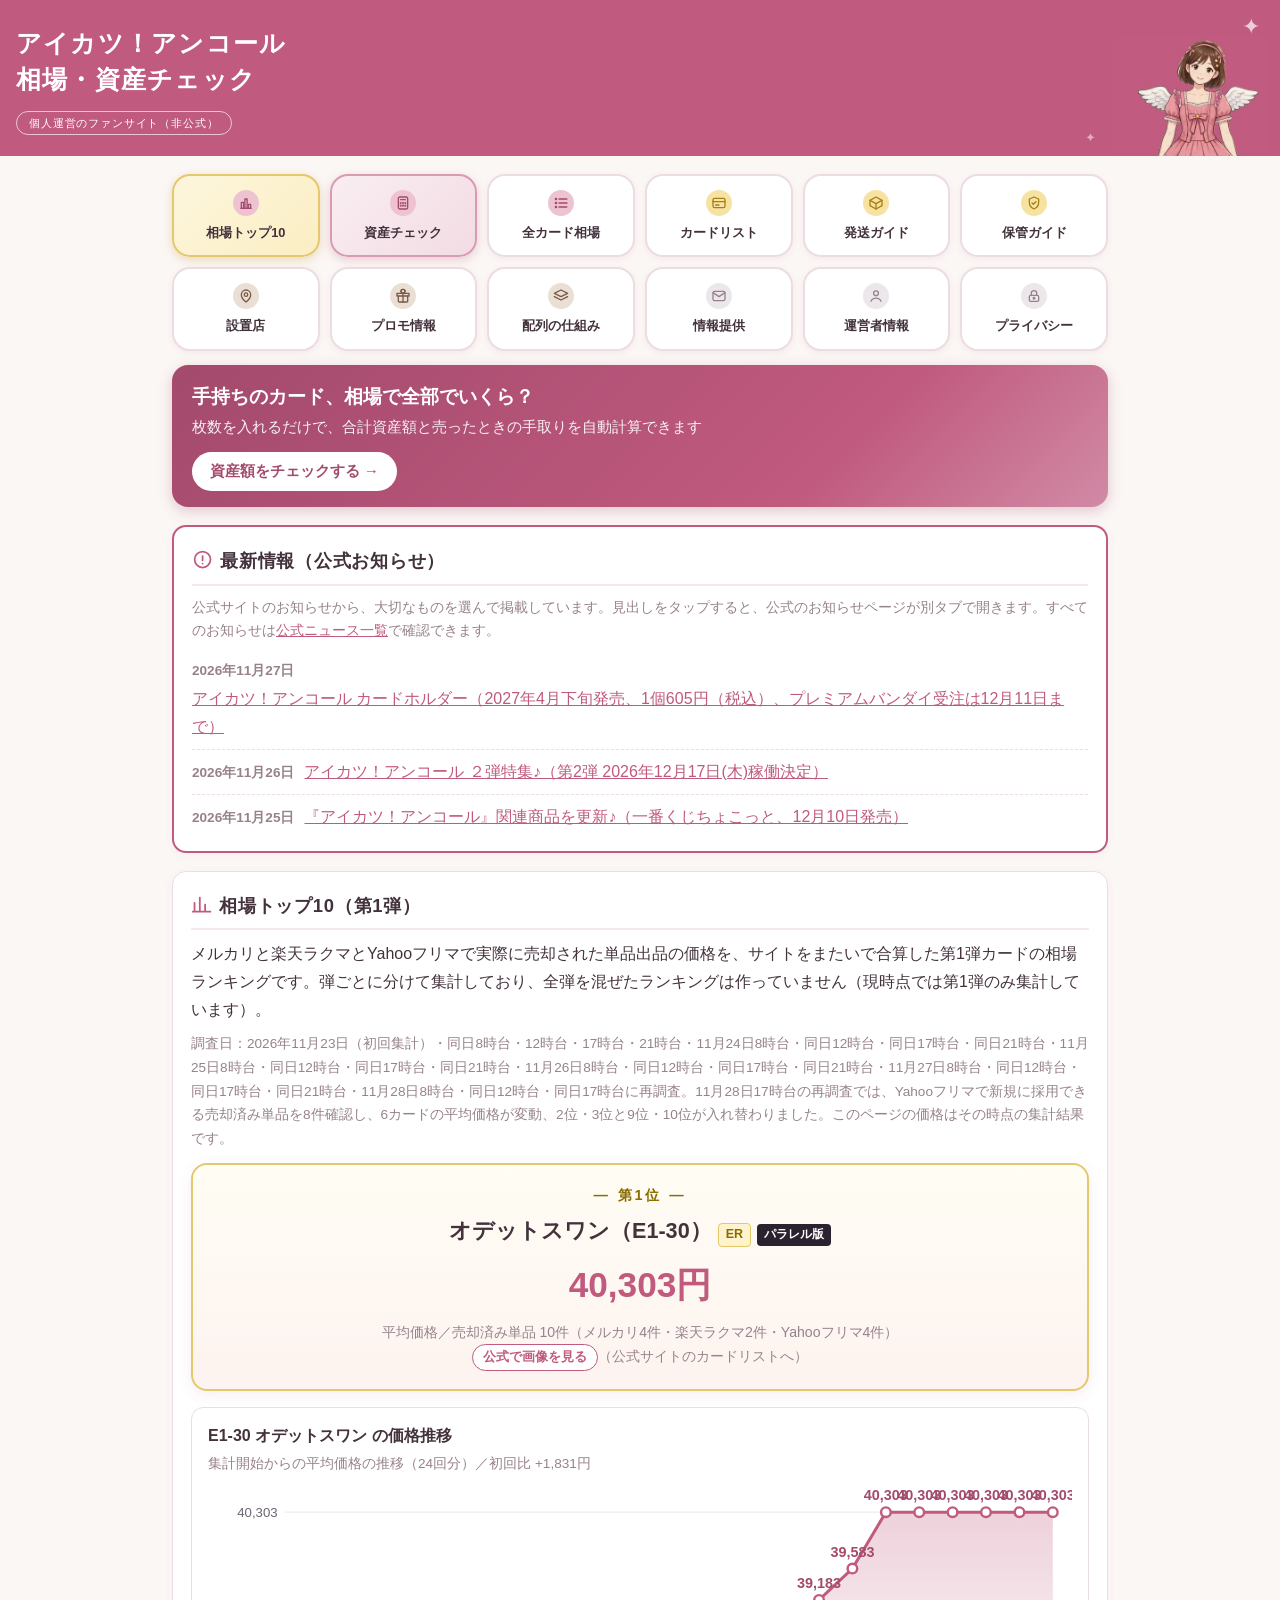
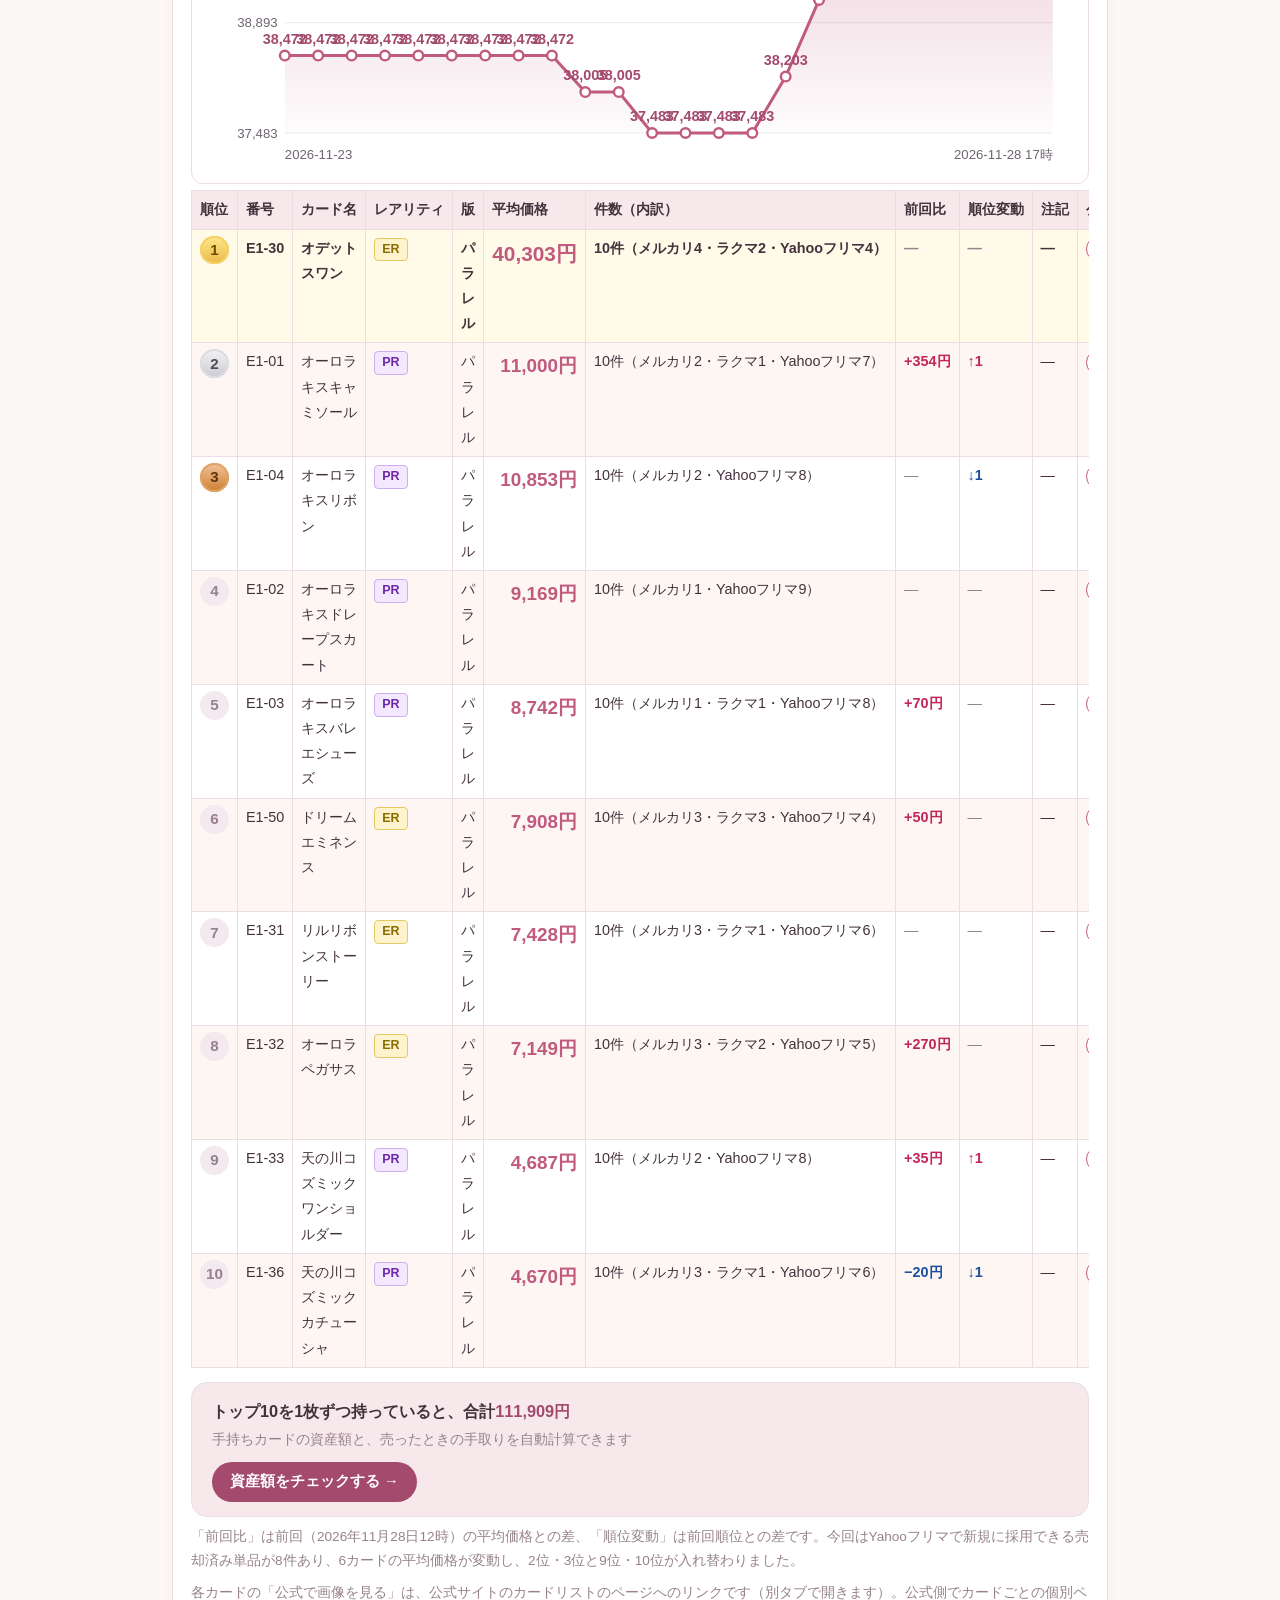
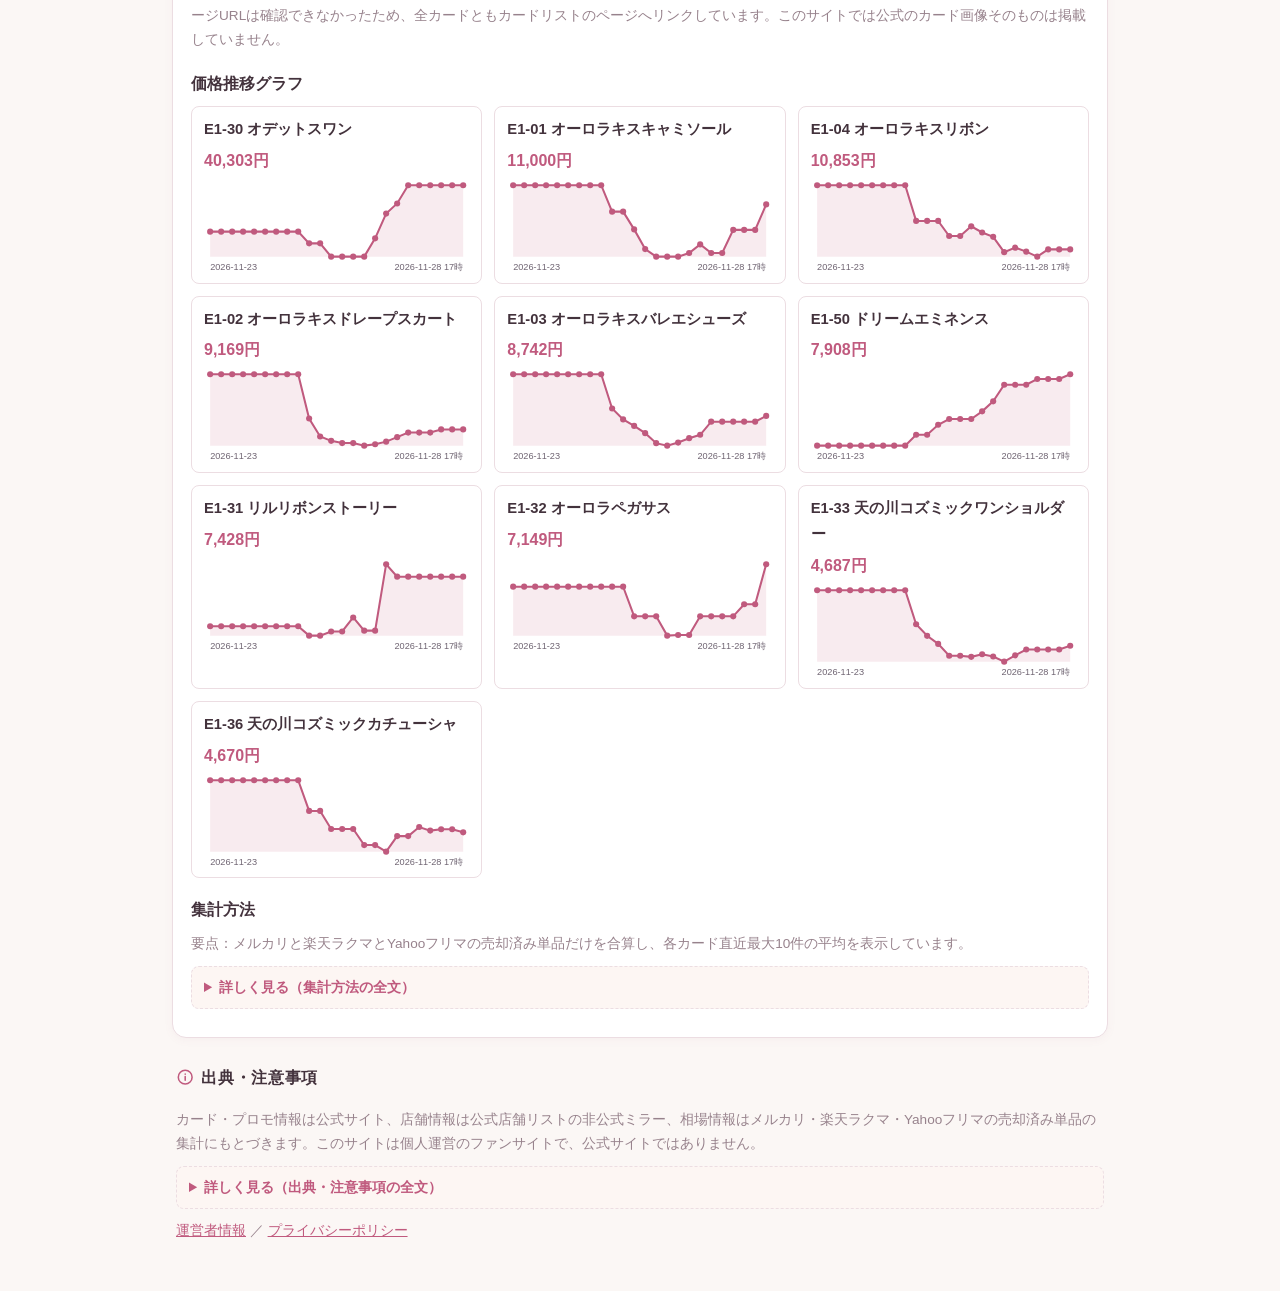
==== commit a55c79c5: "トップ10更新 2026-11-28 17時" ====
--- a/index.html
+++ b/index.html
@@ -67,7 +67,7 @@
 <section id="prices">
   <h2><svg class="h2-icon" viewBox="0 0 24 24" fill="none" stroke="currentColor" stroke-width="2" stroke-linecap="round" aria-hidden="true"><path d="M4 20V10M10 20V4M16 20v-8M22 20H2"/></svg>相場トップ10（第1弾）</h2>
   <p>メルカリと楽天ラクマとYahooフリマで実際に売却された単品出品の価格を、サイトをまたいで合算した第1弾カードの相場ランキングです。弾ごとに分けて集計しており、全弾を混ぜたランキングは作っていません（現時点では第1弾のみ集計しています）。</p>
-  <p class="note">調査日：2026年11月23日（初回集計）・同日8時台・12時台・17時台・21時台・11月24日8時台・同日12時台・同日17時台・同日21時台・11月25日8時台・同日12時台・同日17時台・同日21時台・11月26日8時台・同日12時台・同日17時台・同日21時台・11月27日8時台・同日12時台・同日17時台・同日21時台・11月28日8時台・同日12時台に再調査。11月28日12時台の再調査では、新規に採用できる売却済み単品はなく、10カード全ての平均価格と順位に変動はありませんでした。このページの価格はその時点の集計結果です。</p>
+  <p class="note">調査日：2026年11月23日（初回集計）・同日8時台・12時台・17時台・21時台・11月24日8時台・同日12時台・同日17時台・同日21時台・11月25日8時台・同日12時台・同日17時台・同日21時台・11月26日8時台・同日12時台・同日17時台・同日21時台・11月27日8時台・同日12時台・同日17時台・同日21時台・11月28日8時台・同日12時台・同日17時台に再調査。11月28日17時台の再調査では、Yahooフリマで新規に採用できる売却済み単品を8件確認し、6カードの平均価格が変動、2位・3位と9位・10位が入れ替わりました。このページの価格はその時点の集計結果です。</p>
 
   <div class="feature-card">
     <div class="feature-rank">― 第1位 ―</div>
@@ -82,29 +82,29 @@
     <thead><tr><th>順位</th><th>番号</th><th>カード名</th><th>レアリティ</th><th>版</th><th>平均価格</th><th>件数（内訳）</th><th>前回比</th><th>順位変動</th><th>注記</th><th>公式リンク</th></tr></thead>
     <tbody>
 <tr class="rank1"><td class="num"><span class="rank-badge rank-badge-1">1</span></td><td class="num">E1-30</td><td>オデットスワン</td><td><span class="rarity rarity-er">ER</span></td><td>パラレル</td><td class="price">40,303円</td><td class="num">10件（メルカリ4・ラクマ2・Yahooフリマ4）</td><td class="change-none">―</td><td class="change-none">―</td><td>―</td><td><a class="official-link" href="https://dcd.aikatsu.com/encore/cardlist/" target="_blank" rel="noopener">公式で画像を見る</a></td></tr>
-<tr><td class="num"><span class="rank-badge rank-badge-2">2</span></td><td class="num">E1-04</td><td>オーロラキスリボン</td><td><span class="rarity rarity-pr">PR</span></td><td>パラレル</td><td class="price">10,853円</td><td class="num">10件（メルカリ2・Yahooフリマ8）</td><td class="change-none">―</td><td class="change-none">―</td><td>―</td><td><a class="official-link" href="https://dcd.aikatsu.com/encore/cardlist/" target="_blank" rel="noopener">公式で画像を見る</a></td></tr>
-<tr><td class="num"><span class="rank-badge rank-badge-3">3</span></td><td class="num">E1-01</td><td>オーロラキスキャミソール</td><td><span class="rarity rarity-pr">PR</span></td><td>パラレル</td><td class="price">10,646円</td><td class="num">10件（メルカリ2・ラクマ1・Yahooフリマ7）</td><td class="change-none">―</td><td class="change-none">―</td><td>―</td><td><a class="official-link" href="https://dcd.aikatsu.com/encore/cardlist/" target="_blank" rel="noopener">公式で画像を見る</a></td></tr>
+<tr><td class="num"><span class="rank-badge rank-badge-2">2</span></td><td class="num">E1-01</td><td>オーロラキスキャミソール</td><td><span class="rarity rarity-pr">PR</span></td><td>パラレル</td><td class="price">11,000円</td><td class="num">10件（メルカリ2・ラクマ1・Yahooフリマ7）</td><td class="change-up">+354円</td><td class="change-up">↑1</td><td>―</td><td><a class="official-link" href="https://dcd.aikatsu.com/encore/cardlist/" target="_blank" rel="noopener">公式で画像を見る</a></td></tr>
+<tr><td class="num"><span class="rank-badge rank-badge-3">3</span></td><td class="num">E1-04</td><td>オーロラキスリボン</td><td><span class="rarity rarity-pr">PR</span></td><td>パラレル</td><td class="price">10,853円</td><td class="num">10件（メルカリ2・Yahooフリマ8）</td><td class="change-none">―</td><td class="change-down">↓1</td><td>―</td><td><a class="official-link" href="https://dcd.aikatsu.com/encore/cardlist/" target="_blank" rel="noopener">公式で画像を見る</a></td></tr>
 <tr><td class="num"><span class="rank-badge">4</span></td><td class="num">E1-02</td><td>オーロラキスドレープスカート</td><td><span class="rarity rarity-pr">PR</span></td><td>パラレル</td><td class="price">9,169円</td><td class="num">10件（メルカリ1・Yahooフリマ9）</td><td class="change-none">―</td><td class="change-none">―</td><td>―</td><td><a class="official-link" href="https://dcd.aikatsu.com/encore/cardlist/" target="_blank" rel="noopener">公式で画像を見る</a></td></tr>
-<tr><td class="num"><span class="rank-badge">5</span></td><td class="num">E1-03</td><td>オーロラキスバレエシューズ</td><td><span class="rarity rarity-pr">PR</span></td><td>パラレル</td><td class="price">8,672円</td><td class="num">10件（メルカリ1・ラクマ1・Yahooフリマ8）</td><td class="change-none">―</td><td class="change-none">―</td><td>―</td><td><a class="official-link" href="https://dcd.aikatsu.com/encore/cardlist/" target="_blank" rel="noopener">公式で画像を見る</a></td></tr>
-<tr><td class="num"><span class="rank-badge">6</span></td><td class="num">E1-50</td><td>ドリームエミネンス</td><td><span class="rarity rarity-er">ER</span></td><td>パラレル</td><td class="price">7,858円</td><td class="num">10件（メルカリ3・ラクマ3・Yahooフリマ4）</td><td class="change-none">―</td><td class="change-none">―</td><td>―</td><td><a class="official-link" href="https://dcd.aikatsu.com/encore/cardlist/" target="_blank" rel="noopener">公式で画像を見る</a></td></tr>
+<tr><td class="num"><span class="rank-badge">5</span></td><td class="num">E1-03</td><td>オーロラキスバレエシューズ</td><td><span class="rarity rarity-pr">PR</span></td><td>パラレル</td><td class="price">8,742円</td><td class="num">10件（メルカリ1・ラクマ1・Yahooフリマ8）</td><td class="change-up">+70円</td><td class="change-none">―</td><td>―</td><td><a class="official-link" href="https://dcd.aikatsu.com/encore/cardlist/" target="_blank" rel="noopener">公式で画像を見る</a></td></tr>
+<tr><td class="num"><span class="rank-badge">6</span></td><td class="num">E1-50</td><td>ドリームエミネンス</td><td><span class="rarity rarity-er">ER</span></td><td>パラレル</td><td class="price">7,908円</td><td class="num">10件（メルカリ3・ラクマ3・Yahooフリマ4）</td><td class="change-up">+50円</td><td class="change-none">―</td><td>―</td><td><a class="official-link" href="https://dcd.aikatsu.com/encore/cardlist/" target="_blank" rel="noopener">公式で画像を見る</a></td></tr>
 <tr><td class="num"><span class="rank-badge">7</span></td><td class="num">E1-31</td><td>リルリボンストーリー</td><td><span class="rarity rarity-er">ER</span></td><td>パラレル</td><td class="price">7,428円</td><td class="num">10件（メルカリ3・ラクマ1・Yahooフリマ6）</td><td class="change-none">―</td><td class="change-none">―</td><td>―</td><td><a class="official-link" href="https://dcd.aikatsu.com/encore/cardlist/" target="_blank" rel="noopener">公式で画像を見る</a></td></tr>
-<tr><td class="num"><span class="rank-badge">8</span></td><td class="num">E1-32</td><td>オーロラペガサス</td><td><span class="rarity rarity-er">ER</span></td><td>パラレル</td><td class="price">6,879円</td><td class="num">10件（メルカリ3・ラクマ2・Yahooフリマ5）</td><td class="change-none">―</td><td class="change-none">―</td><td>―</td><td><a class="official-link" href="https://dcd.aikatsu.com/encore/cardlist/" target="_blank" rel="noopener">公式で画像を見る</a></td></tr>
-<tr><td class="num"><span class="rank-badge">9</span></td><td class="num">E1-36</td><td>天の川コズミックカチューシャ</td><td><span class="rarity rarity-pr">PR</span></td><td>パラレル</td><td class="price">4,690円</td><td class="num">10件（メルカリ3・ラクマ1・Yahooフリマ6）</td><td class="change-none">―</td><td class="change-none">―</td><td>―</td><td><a class="official-link" href="https://dcd.aikatsu.com/encore/cardlist/" target="_blank" rel="noopener">公式で画像を見る</a></td></tr>
-<tr><td class="num"><span class="rank-badge">10</span></td><td class="num">E1-33</td><td>天の川コズミックワンショルダー</td><td><span class="rarity rarity-pr">PR</span></td><td>パラレル</td><td class="price">4,652円</td><td class="num">10件（メルカリ2・Yahooフリマ8）</td><td class="change-none">―</td><td class="change-none">―</td><td>―</td><td><a class="official-link" href="https://dcd.aikatsu.com/encore/cardlist/" target="_blank" rel="noopener">公式で画像を見る</a></td></tr>
+<tr><td class="num"><span class="rank-badge">8</span></td><td class="num">E1-32</td><td>オーロラペガサス</td><td><span class="rarity rarity-er">ER</span></td><td>パラレル</td><td class="price">7,149円</td><td class="num">10件（メルカリ3・ラクマ2・Yahooフリマ5）</td><td class="change-up">+270円</td><td class="change-none">―</td><td>―</td><td><a class="official-link" href="https://dcd.aikatsu.com/encore/cardlist/" target="_blank" rel="noopener">公式で画像を見る</a></td></tr>
+<tr><td class="num"><span class="rank-badge">9</span></td><td class="num">E1-33</td><td>天の川コズミックワンショルダー</td><td><span class="rarity rarity-pr">PR</span></td><td>パラレル</td><td class="price">4,687円</td><td class="num">10件（メルカリ2・Yahooフリマ8）</td><td class="change-up">+35円</td><td class="change-up">↑1</td><td>―</td><td><a class="official-link" href="https://dcd.aikatsu.com/encore/cardlist/" target="_blank" rel="noopener">公式で画像を見る</a></td></tr>
+<tr><td class="num"><span class="rank-badge">10</span></td><td class="num">E1-36</td><td>天の川コズミックカチューシャ</td><td><span class="rarity rarity-pr">PR</span></td><td>パラレル</td><td class="price">4,670円</td><td class="num">10件（メルカリ3・ラクマ1・Yahooフリマ6）</td><td class="change-down">−20円</td><td class="change-down">↓1</td><td>―</td><td><a class="official-link" href="https://dcd.aikatsu.com/encore/cardlist/" target="_blank" rel="noopener">公式で画像を見る</a></td></tr>
     </tbody>
   </table>
   </div>
 <a class="top10-total" id="top10-total" href="collection.html">
-  <span class="tt-title">トップ10を1枚ずつ持っていると、合計<strong id="top10-total-amount">111,150円</strong></span>
+  <span class="tt-title">トップ10を1枚ずつ持っていると、合計<strong id="top10-total-amount">111,909円</strong></span>
   <span class="tt-text">手持ちカードの資産額と、売ったときの手取りを自動計算できます</span>
   <span class="tt-btn">資産額をチェックする →</span>
 </a>
-  <p class="note">「前回比」は前回（2026年11月28日8時）の平均価格との差、「順位変動」は前回順位との差です。今回は新規に採用できる売却済み単品がなく、10カード全ての平均価格と順位に変動はありませんでした。</p>
+  <p class="note">「前回比」は前回（2026年11月28日12時）の平均価格との差、「順位変動」は前回順位との差です。今回はYahooフリマで新規に採用できる売却済み単品が8件あり、6カードの平均価格が変動し、2位・3位と9位・10位が入れ替わりました。</p>
   <p class="note">各カードの「公式で画像を見る」は、公式サイトのカードリストのページへのリンクです（別タブで開きます）。公式側でカードごとの個別ページURLは確認できなかったため、全カードともカードリストのページへリンクしています。このサイトでは公式のカード画像そのものは掲載していません。</p>
 
   <h3>価格推移グラフ</h3>
   <div id="price-charts">
-    <div class="chart-accumulating">価格推移グラフは、調査日ごとの平均価格が2回分以上たまってから表示します。現在は2026年11月23日分のデータが5回分（初回・8時・12時・17時・21時再調査）と11月24日8時・12時・17時・21時再調査、11月25日8時台・12時台・17時台・21時台再調査、11月26日8時台・12時台・17時台・21時台再調査、11月27日8時台・12時台・17時台・21時台再調査、11月28日8時台・12時台再調査の計23回分あるため、トップ10のカードごとに推移グラフを表示しています。</div>
+    <div class="chart-accumulating">価格推移グラフは、調査日ごとの平均価格が2回分以上たまってから表示します。現在は2026年11月23日分のデータが5回分（初回・8時・12時・17時・21時再調査）と11月24日8時・12時・17時・21時再調査、11月25日8時台・12時台・17時台・21時台再調査、11月26日8時台・12時台・17時台・21時台再調査、11月27日8時台・12時台・17時台・21時台再調査、11月28日8時台・12時台・17時台再調査の計24回分あるため、トップ10のカードごとに推移グラフを表示しています。</div>
     <div class="chart-grid" id="chart-grid"></div>
   </div>
 
@@ -130,7 +130,7 @@
   <details class="more"><summary>詳しく見る（出典・注意事項の全文）</summary><ul class="plain">
     <li>カード情報・プロモ情報：データカードダス「アイカツ！アンコール」公式サイト（カードリスト／お知らせ）https://dcd.aikatsu.com/encore/ （確認日：2026年11月23日）</li>
     <li>店舗情報：公式店舗リストの内容を都道府県別に再掲した非公式ミラー「アイカツアンコール研究所」（card-search.com、公式サイトから取得：2026年11月23日 01:05 と明記）から2026年11月23日に取得。一部（島根県3店・和歌山県3店・愛知県一宮市5店・東京都江戸川区5店・大田区5店）は公式「はじめようキャンペーン実施店舗一覧」PDF（2026年10月13日時点）で補完。掲載1,396店（出典の掲載数1,398店のうち店名・住所を確認できた分）。</li>
-    <li>相場情報：メルカリと楽天ラクマとYahooフリマの売却済み単品出品を合算した集計（調査日：2026年11月28日12時台）。ヤフオクは売却済み単品の価格を確認できなかったため集計に含めていません。集計方法は「相場トップ10（第1弾）」の欄に記載しています。</li>
+    <li>相場情報：メルカリと楽天ラクマとYahooフリマの売却済み単品出品を合算した集計（調査日：2026年11月28日17時台）。ヤフオクは売却済み単品の価格を確認できなかったため集計に含めていません。集計方法は「相場トップ10（第1弾）」の欄に記載しています。</li>
     <li>各カードの「公式で画像を見る」リンクは、公式サイトのカードリスト（https://dcd.aikatsu.com/encore/cardlist/）へのリンクです。このサイトでは公式のカード画像そのものは掲載していません。</li>
     <li>このサイトは個人運営のファンサイトです。公式サイトではありません。</li>
     <li>価格は目安であり、実際の売買価格や入手可能性を保証するものではありません。</li>
@@ -166,7 +166,8 @@
   { date: '2026-11-27 17時', prices: { 'E1-30 オデットスワン': 40303, 'E1-04 オーロラキスリボン': 10803, 'E1-01 オーロラキスキャミソール': 10326, 'E1-02 オーロラキスドレープスカート': 9059, 'E1-03 オーロラキスバレエシューズ': 8672, 'E1-50 ドリームエミネンス': 7798, 'E1-32 オーロラペガサス': 6798, 'E1-31 リルリボンストーリー': 7428, 'E1-36 天の川コズミックカチューシャ': 4705, 'E1-33 天の川コズミックワンショルダー': 4652 } },
   { date: '2026-11-27 21時', prices: { 'E1-30 オデットスワン': 40303, 'E1-04 オーロラキスリボン': 10693, 'E1-01 オーロラキスキャミソール': 10646, 'E1-02 オーロラキスドレープスカート': 9059, 'E1-03 オーロラキスバレエシューズ': 8672, 'E1-50 ドリームエミネンス': 7858, 'E1-32 オーロラペガサス': 6798, 'E1-31 リルリボンストーリー': 7428, 'E1-36 天の川コズミックカチューシャ': 4681, 'E1-33 天の川コズミックワンショルダー': 4652 } },
   { date: '2026-11-28 08時', prices: { 'E1-30 オデットスワン': 40303, 'E1-04 オーロラキスリボン': 10853, 'E1-01 オーロラキスキャミソール': 10646, 'E1-02 オーロラキスドレープスカート': 9169, 'E1-03 オーロラキスバレエシューズ': 8672, 'E1-50 ドリームエミネンス': 7858, 'E1-32 オーロラペガサス': 6879, 'E1-31 リルリボンストーリー': 7428, 'E1-36 天の川コズミックカチューシャ': 4690, 'E1-33 天の川コズミックワンショルダー': 4652 } },
-  { date: '2026-11-28 12時', prices: { 'E1-30 オデットスワン': 40303, 'E1-04 オーロラキスリボン': 10853, 'E1-01 オーロラキスキャミソール': 10646, 'E1-02 オーロラキスドレープスカート': 9169, 'E1-03 オーロラキスバレエシューズ': 8672, 'E1-50 ドリームエミネンス': 7858, 'E1-32 オーロラペガサス': 6879, 'E1-31 リルリボンストーリー': 7428, 'E1-36 天の川コズミックカチューシャ': 4690, 'E1-33 天の川コズミックワンショルダー': 4652 } }
+  { date: '2026-11-28 12時', prices: { 'E1-30 オデットスワン': 40303, 'E1-04 オーロラキスリボン': 10853, 'E1-01 オーロラキスキャミソール': 10646, 'E1-02 オーロラキスドレープスカート': 9169, 'E1-03 オーロラキスバレエシューズ': 8672, 'E1-50 ドリームエミネンス': 7858, 'E1-32 オーロラペガサス': 6879, 'E1-31 リルリボンストーリー': 7428, 'E1-36 天の川コズミックカチューシャ': 4690, 'E1-33 天の川コズミックワンショルダー': 4652 } },
+  { date: '2026-11-28 17時', prices: { 'E1-30 オデットスワン': 40303, 'E1-01 オーロラキスキャミソール': 11000, 'E1-04 オーロラキスリボン': 10853, 'E1-02 オーロラキスドレープスカート': 9169, 'E1-03 オーロラキスバレエシューズ': 8742, 'E1-50 ドリームエミネンス': 7908, 'E1-31 リルリボンストーリー': 7428, 'E1-32 オーロラペガサス': 7149, 'E1-33 天の川コズミックワンショルダー': 4687, 'E1-36 天の川コズミックカチューシャ': 4670 } }
 ];
 (function () {
   if (PRICE_HISTORY.length < 2) return; // 2回分たまるまでは「データ蓄積中」の表示のみ
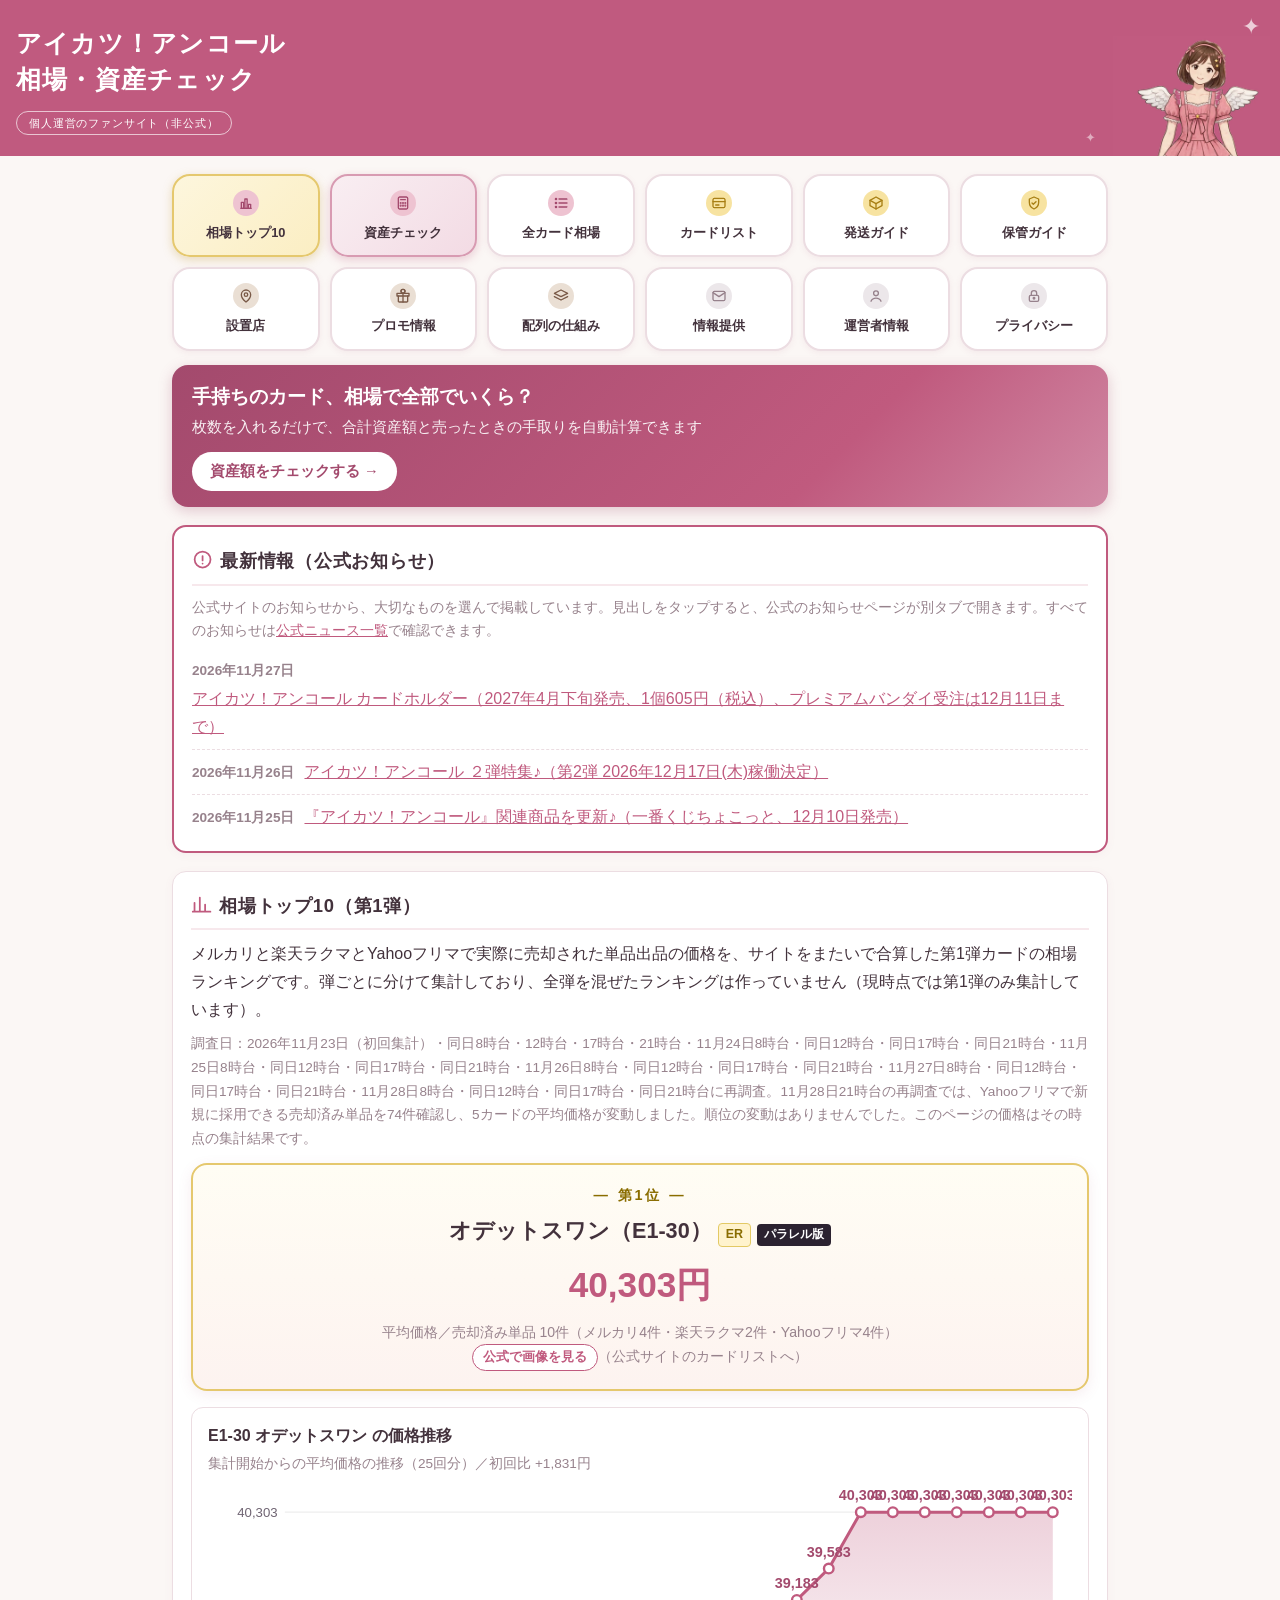
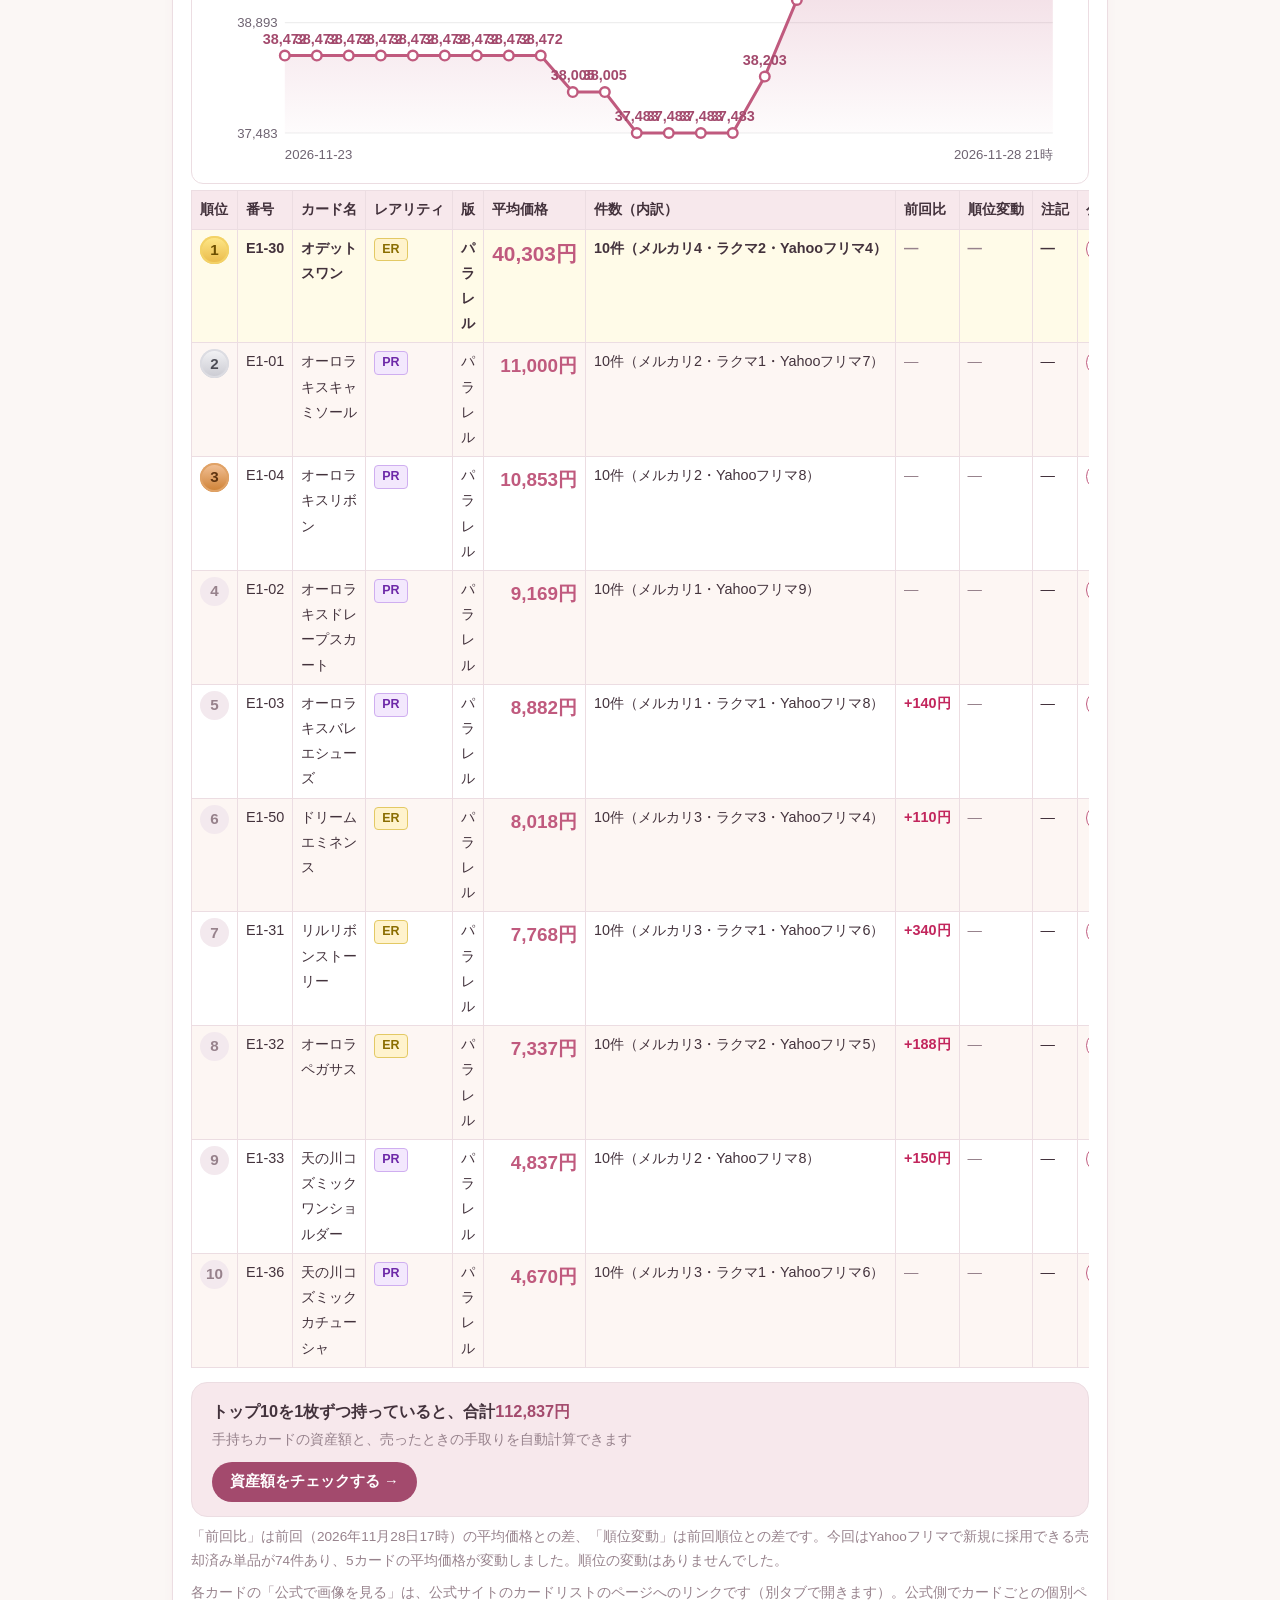
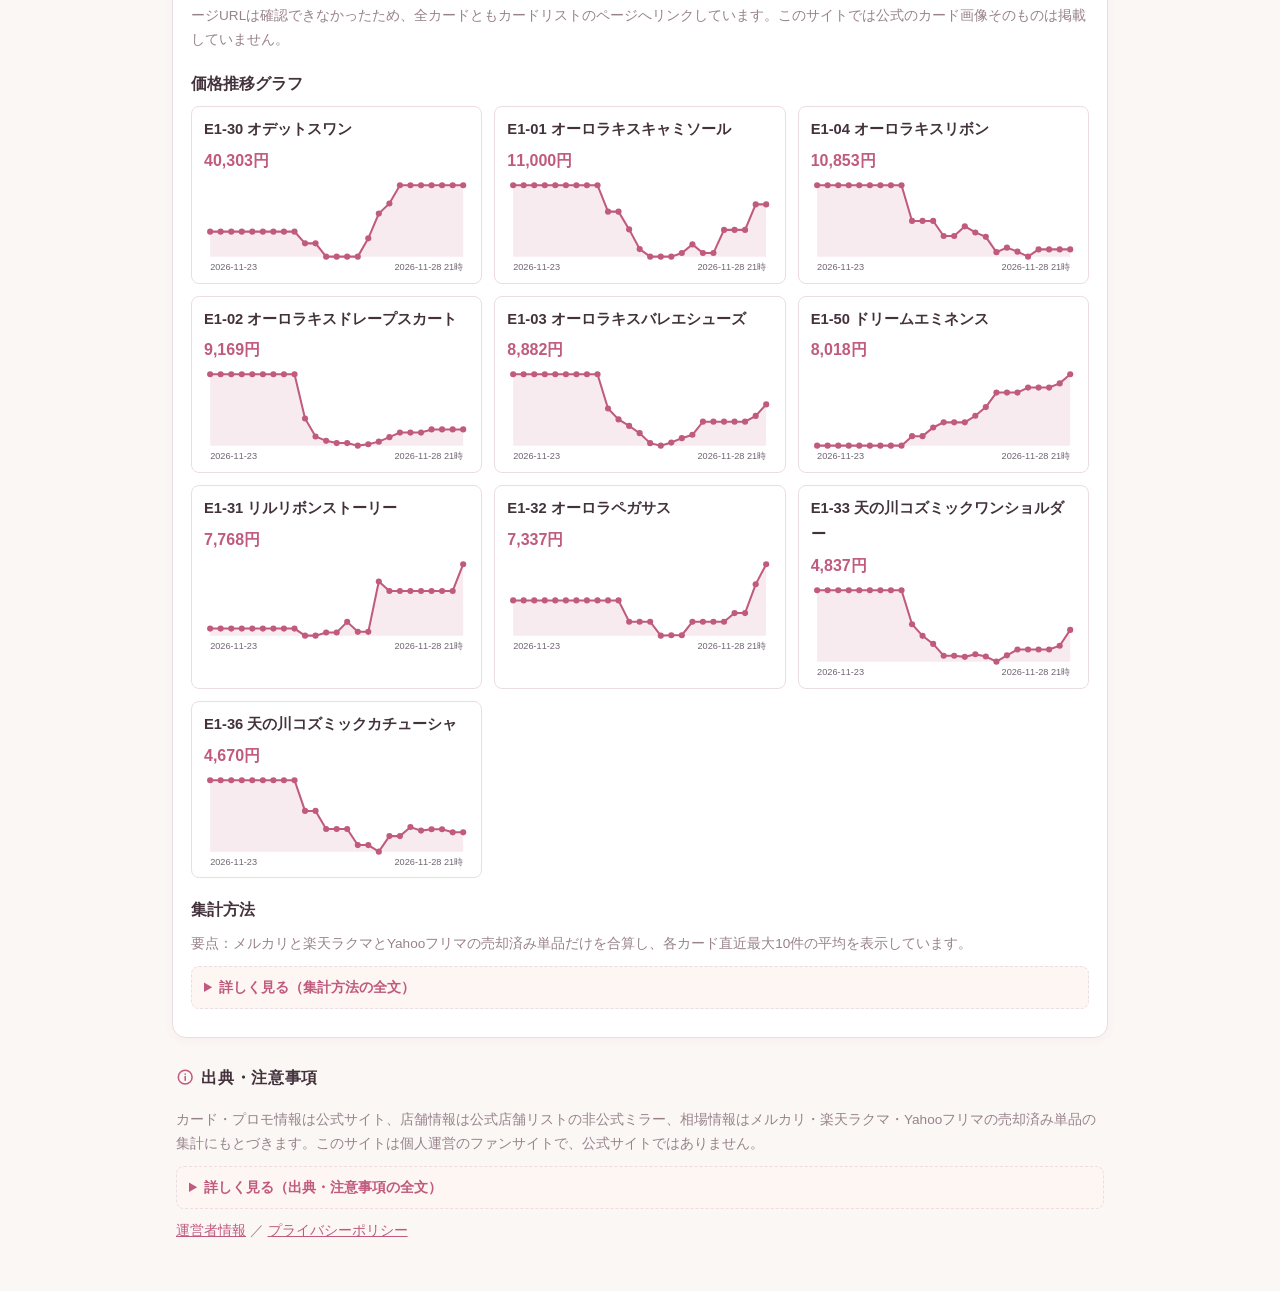
==== commit c96fdd4e: "トップ10更新 2026-11-28 21時" ====
--- a/index.html
+++ b/index.html
@@ -67,7 +67,7 @@
 <section id="prices">
   <h2><svg class="h2-icon" viewBox="0 0 24 24" fill="none" stroke="currentColor" stroke-width="2" stroke-linecap="round" aria-hidden="true"><path d="M4 20V10M10 20V4M16 20v-8M22 20H2"/></svg>相場トップ10（第1弾）</h2>
   <p>メルカリと楽天ラクマとYahooフリマで実際に売却された単品出品の価格を、サイトをまたいで合算した第1弾カードの相場ランキングです。弾ごとに分けて集計しており、全弾を混ぜたランキングは作っていません（現時点では第1弾のみ集計しています）。</p>
-  <p class="note">調査日：2026年11月23日（初回集計）・同日8時台・12時台・17時台・21時台・11月24日8時台・同日12時台・同日17時台・同日21時台・11月25日8時台・同日12時台・同日17時台・同日21時台・11月26日8時台・同日12時台・同日17時台・同日21時台・11月27日8時台・同日12時台・同日17時台・同日21時台・11月28日8時台・同日12時台・同日17時台に再調査。11月28日17時台の再調査では、Yahooフリマで新規に採用できる売却済み単品を8件確認し、6カードの平均価格が変動、2位・3位と9位・10位が入れ替わりました。このページの価格はその時点の集計結果です。</p>
+  <p class="note">調査日：2026年11月23日（初回集計）・同日8時台・12時台・17時台・21時台・11月24日8時台・同日12時台・同日17時台・同日21時台・11月25日8時台・同日12時台・同日17時台・同日21時台・11月26日8時台・同日12時台・同日17時台・同日21時台・11月27日8時台・同日12時台・同日17時台・同日21時台・11月28日8時台・同日12時台・同日17時台・同日21時台に再調査。11月28日21時台の再調査では、Yahooフリマで新規に採用できる売却済み単品を74件確認し、5カードの平均価格が変動しました。順位の変動はありませんでした。このページの価格はその時点の集計結果です。</p>
 
   <div class="feature-card">
     <div class="feature-rank">― 第1位 ―</div>
@@ -82,29 +82,29 @@
     <thead><tr><th>順位</th><th>番号</th><th>カード名</th><th>レアリティ</th><th>版</th><th>平均価格</th><th>件数（内訳）</th><th>前回比</th><th>順位変動</th><th>注記</th><th>公式リンク</th></tr></thead>
     <tbody>
 <tr class="rank1"><td class="num"><span class="rank-badge rank-badge-1">1</span></td><td class="num">E1-30</td><td>オデットスワン</td><td><span class="rarity rarity-er">ER</span></td><td>パラレル</td><td class="price">40,303円</td><td class="num">10件（メルカリ4・ラクマ2・Yahooフリマ4）</td><td class="change-none">―</td><td class="change-none">―</td><td>―</td><td><a class="official-link" href="https://dcd.aikatsu.com/encore/cardlist/" target="_blank" rel="noopener">公式で画像を見る</a></td></tr>
-<tr><td class="num"><span class="rank-badge rank-badge-2">2</span></td><td class="num">E1-01</td><td>オーロラキスキャミソール</td><td><span class="rarity rarity-pr">PR</span></td><td>パラレル</td><td class="price">11,000円</td><td class="num">10件（メルカリ2・ラクマ1・Yahooフリマ7）</td><td class="change-up">+354円</td><td class="change-up">↑1</td><td>―</td><td><a class="official-link" href="https://dcd.aikatsu.com/encore/cardlist/" target="_blank" rel="noopener">公式で画像を見る</a></td></tr>
-<tr><td class="num"><span class="rank-badge rank-badge-3">3</span></td><td class="num">E1-04</td><td>オーロラキスリボン</td><td><span class="rarity rarity-pr">PR</span></td><td>パラレル</td><td class="price">10,853円</td><td class="num">10件（メルカリ2・Yahooフリマ8）</td><td class="change-none">―</td><td class="change-down">↓1</td><td>―</td><td><a class="official-link" href="https://dcd.aikatsu.com/encore/cardlist/" target="_blank" rel="noopener">公式で画像を見る</a></td></tr>
+<tr><td class="num"><span class="rank-badge rank-badge-2">2</span></td><td class="num">E1-01</td><td>オーロラキスキャミソール</td><td><span class="rarity rarity-pr">PR</span></td><td>パラレル</td><td class="price">11,000円</td><td class="num">10件（メルカリ2・ラクマ1・Yahooフリマ7）</td><td class="change-none">―</td><td class="change-none">―</td><td>―</td><td><a class="official-link" href="https://dcd.aikatsu.com/encore/cardlist/" target="_blank" rel="noopener">公式で画像を見る</a></td></tr>
+<tr><td class="num"><span class="rank-badge rank-badge-3">3</span></td><td class="num">E1-04</td><td>オーロラキスリボン</td><td><span class="rarity rarity-pr">PR</span></td><td>パラレル</td><td class="price">10,853円</td><td class="num">10件（メルカリ2・Yahooフリマ8）</td><td class="change-none">―</td><td class="change-none">―</td><td>―</td><td><a class="official-link" href="https://dcd.aikatsu.com/encore/cardlist/" target="_blank" rel="noopener">公式で画像を見る</a></td></tr>
 <tr><td class="num"><span class="rank-badge">4</span></td><td class="num">E1-02</td><td>オーロラキスドレープスカート</td><td><span class="rarity rarity-pr">PR</span></td><td>パラレル</td><td class="price">9,169円</td><td class="num">10件（メルカリ1・Yahooフリマ9）</td><td class="change-none">―</td><td class="change-none">―</td><td>―</td><td><a class="official-link" href="https://dcd.aikatsu.com/encore/cardlist/" target="_blank" rel="noopener">公式で画像を見る</a></td></tr>
-<tr><td class="num"><span class="rank-badge">5</span></td><td class="num">E1-03</td><td>オーロラキスバレエシューズ</td><td><span class="rarity rarity-pr">PR</span></td><td>パラレル</td><td class="price">8,742円</td><td class="num">10件（メルカリ1・ラクマ1・Yahooフリマ8）</td><td class="change-up">+70円</td><td class="change-none">―</td><td>―</td><td><a class="official-link" href="https://dcd.aikatsu.com/encore/cardlist/" target="_blank" rel="noopener">公式で画像を見る</a></td></tr>
-<tr><td class="num"><span class="rank-badge">6</span></td><td class="num">E1-50</td><td>ドリームエミネンス</td><td><span class="rarity rarity-er">ER</span></td><td>パラレル</td><td class="price">7,908円</td><td class="num">10件（メルカリ3・ラクマ3・Yahooフリマ4）</td><td class="change-up">+50円</td><td class="change-none">―</td><td>―</td><td><a class="official-link" href="https://dcd.aikatsu.com/encore/cardlist/" target="_blank" rel="noopener">公式で画像を見る</a></td></tr>
-<tr><td class="num"><span class="rank-badge">7</span></td><td class="num">E1-31</td><td>リルリボンストーリー</td><td><span class="rarity rarity-er">ER</span></td><td>パラレル</td><td class="price">7,428円</td><td class="num">10件（メルカリ3・ラクマ1・Yahooフリマ6）</td><td class="change-none">―</td><td class="change-none">―</td><td>―</td><td><a class="official-link" href="https://dcd.aikatsu.com/encore/cardlist/" target="_blank" rel="noopener">公式で画像を見る</a></td></tr>
-<tr><td class="num"><span class="rank-badge">8</span></td><td class="num">E1-32</td><td>オーロラペガサス</td><td><span class="rarity rarity-er">ER</span></td><td>パラレル</td><td class="price">7,149円</td><td class="num">10件（メルカリ3・ラクマ2・Yahooフリマ5）</td><td class="change-up">+270円</td><td class="change-none">―</td><td>―</td><td><a class="official-link" href="https://dcd.aikatsu.com/encore/cardlist/" target="_blank" rel="noopener">公式で画像を見る</a></td></tr>
-<tr><td class="num"><span class="rank-badge">9</span></td><td class="num">E1-33</td><td>天の川コズミックワンショルダー</td><td><span class="rarity rarity-pr">PR</span></td><td>パラレル</td><td class="price">4,687円</td><td class="num">10件（メルカリ2・Yahooフリマ8）</td><td class="change-up">+35円</td><td class="change-up">↑1</td><td>―</td><td><a class="official-link" href="https://dcd.aikatsu.com/encore/cardlist/" target="_blank" rel="noopener">公式で画像を見る</a></td></tr>
-<tr><td class="num"><span class="rank-badge">10</span></td><td class="num">E1-36</td><td>天の川コズミックカチューシャ</td><td><span class="rarity rarity-pr">PR</span></td><td>パラレル</td><td class="price">4,670円</td><td class="num">10件（メルカリ3・ラクマ1・Yahooフリマ6）</td><td class="change-down">−20円</td><td class="change-down">↓1</td><td>―</td><td><a class="official-link" href="https://dcd.aikatsu.com/encore/cardlist/" target="_blank" rel="noopener">公式で画像を見る</a></td></tr>
+<tr><td class="num"><span class="rank-badge">5</span></td><td class="num">E1-03</td><td>オーロラキスバレエシューズ</td><td><span class="rarity rarity-pr">PR</span></td><td>パラレル</td><td class="price">8,882円</td><td class="num">10件（メルカリ1・ラクマ1・Yahooフリマ8）</td><td class="change-up">+140円</td><td class="change-none">―</td><td>―</td><td><a class="official-link" href="https://dcd.aikatsu.com/encore/cardlist/" target="_blank" rel="noopener">公式で画像を見る</a></td></tr>
+<tr><td class="num"><span class="rank-badge">6</span></td><td class="num">E1-50</td><td>ドリームエミネンス</td><td><span class="rarity rarity-er">ER</span></td><td>パラレル</td><td class="price">8,018円</td><td class="num">10件（メルカリ3・ラクマ3・Yahooフリマ4）</td><td class="change-up">+110円</td><td class="change-none">―</td><td>―</td><td><a class="official-link" href="https://dcd.aikatsu.com/encore/cardlist/" target="_blank" rel="noopener">公式で画像を見る</a></td></tr>
+<tr><td class="num"><span class="rank-badge">7</span></td><td class="num">E1-31</td><td>リルリボンストーリー</td><td><span class="rarity rarity-er">ER</span></td><td>パラレル</td><td class="price">7,768円</td><td class="num">10件（メルカリ3・ラクマ1・Yahooフリマ6）</td><td class="change-up">+340円</td><td class="change-none">―</td><td>―</td><td><a class="official-link" href="https://dcd.aikatsu.com/encore/cardlist/" target="_blank" rel="noopener">公式で画像を見る</a></td></tr>
+<tr><td class="num"><span class="rank-badge">8</span></td><td class="num">E1-32</td><td>オーロラペガサス</td><td><span class="rarity rarity-er">ER</span></td><td>パラレル</td><td class="price">7,337円</td><td class="num">10件（メルカリ3・ラクマ2・Yahooフリマ5）</td><td class="change-up">+188円</td><td class="change-none">―</td><td>―</td><td><a class="official-link" href="https://dcd.aikatsu.com/encore/cardlist/" target="_blank" rel="noopener">公式で画像を見る</a></td></tr>
+<tr><td class="num"><span class="rank-badge">9</span></td><td class="num">E1-33</td><td>天の川コズミックワンショルダー</td><td><span class="rarity rarity-pr">PR</span></td><td>パラレル</td><td class="price">4,837円</td><td class="num">10件（メルカリ2・Yahooフリマ8）</td><td class="change-up">+150円</td><td class="change-none">―</td><td>―</td><td><a class="official-link" href="https://dcd.aikatsu.com/encore/cardlist/" target="_blank" rel="noopener">公式で画像を見る</a></td></tr>
+<tr><td class="num"><span class="rank-badge">10</span></td><td class="num">E1-36</td><td>天の川コズミックカチューシャ</td><td><span class="rarity rarity-pr">PR</span></td><td>パラレル</td><td class="price">4,670円</td><td class="num">10件（メルカリ3・ラクマ1・Yahooフリマ6）</td><td class="change-none">―</td><td class="change-none">―</td><td>―</td><td><a class="official-link" href="https://dcd.aikatsu.com/encore/cardlist/" target="_blank" rel="noopener">公式で画像を見る</a></td></tr>
     </tbody>
   </table>
   </div>
 <a class="top10-total" id="top10-total" href="collection.html">
-  <span class="tt-title">トップ10を1枚ずつ持っていると、合計<strong id="top10-total-amount">111,909円</strong></span>
+  <span class="tt-title">トップ10を1枚ずつ持っていると、合計<strong id="top10-total-amount">112,837円</strong></span>
   <span class="tt-text">手持ちカードの資産額と、売ったときの手取りを自動計算できます</span>
   <span class="tt-btn">資産額をチェックする →</span>
 </a>
-  <p class="note">「前回比」は前回（2026年11月28日12時）の平均価格との差、「順位変動」は前回順位との差です。今回はYahooフリマで新規に採用できる売却済み単品が8件あり、6カードの平均価格が変動し、2位・3位と9位・10位が入れ替わりました。</p>
+  <p class="note">「前回比」は前回（2026年11月28日17時）の平均価格との差、「順位変動」は前回順位との差です。今回はYahooフリマで新規に採用できる売却済み単品が74件あり、5カードの平均価格が変動しました。順位の変動はありませんでした。</p>
   <p class="note">各カードの「公式で画像を見る」は、公式サイトのカードリストのページへのリンクです（別タブで開きます）。公式側でカードごとの個別ページURLは確認できなかったため、全カードともカードリストのページへリンクしています。このサイトでは公式のカード画像そのものは掲載していません。</p>
 
   <h3>価格推移グラフ</h3>
   <div id="price-charts">
-    <div class="chart-accumulating">価格推移グラフは、調査日ごとの平均価格が2回分以上たまってから表示します。現在は2026年11月23日分のデータが5回分（初回・8時・12時・17時・21時再調査）と11月24日8時・12時・17時・21時再調査、11月25日8時台・12時台・17時台・21時台再調査、11月26日8時台・12時台・17時台・21時台再調査、11月27日8時台・12時台・17時台・21時台再調査、11月28日8時台・12時台・17時台再調査の計24回分あるため、トップ10のカードごとに推移グラフを表示しています。</div>
+    <div class="chart-accumulating">価格推移グラフは、調査日ごとの平均価格が2回分以上たまってから表示します。現在は2026年11月23日分のデータが5回分（初回・8時・12時・17時・21時再調査）と11月24日8時・12時・17時・21時再調査、11月25日8時台・12時台・17時台・21時台再調査、11月26日8時台・12時台・17時台・21時台再調査、11月27日8時台・12時台・17時台・21時台再調査、11月28日8時台・12時台・17時台・21時台再調査の計25回分あるため、トップ10のカードごとに推移グラフを表示しています。</div>
     <div class="chart-grid" id="chart-grid"></div>
   </div>
 
@@ -130,7 +130,7 @@
   <details class="more"><summary>詳しく見る（出典・注意事項の全文）</summary><ul class="plain">
     <li>カード情報・プロモ情報：データカードダス「アイカツ！アンコール」公式サイト（カードリスト／お知らせ）https://dcd.aikatsu.com/encore/ （確認日：2026年11月23日）</li>
     <li>店舗情報：公式店舗リストの内容を都道府県別に再掲した非公式ミラー「アイカツアンコール研究所」（card-search.com、公式サイトから取得：2026年11月23日 01:05 と明記）から2026年11月23日に取得。一部（島根県3店・和歌山県3店・愛知県一宮市5店・東京都江戸川区5店・大田区5店）は公式「はじめようキャンペーン実施店舗一覧」PDF（2026年10月13日時点）で補完。掲載1,396店（出典の掲載数1,398店のうち店名・住所を確認できた分）。</li>
-    <li>相場情報：メルカリと楽天ラクマとYahooフリマの売却済み単品出品を合算した集計（調査日：2026年11月28日17時台）。ヤフオクは売却済み単品の価格を確認できなかったため集計に含めていません。集計方法は「相場トップ10（第1弾）」の欄に記載しています。</li>
+    <li>相場情報：メルカリと楽天ラクマとYahooフリマの売却済み単品出品を合算した集計（調査日：2026年11月28日21時台）。ヤフオクは売却済み単品の価格を確認できなかったため集計に含めていません。集計方法は「相場トップ10（第1弾）」の欄に記載しています。</li>
     <li>各カードの「公式で画像を見る」リンクは、公式サイトのカードリスト（https://dcd.aikatsu.com/encore/cardlist/）へのリンクです。このサイトでは公式のカード画像そのものは掲載していません。</li>
     <li>このサイトは個人運営のファンサイトです。公式サイトではありません。</li>
     <li>価格は目安であり、実際の売買価格や入手可能性を保証するものではありません。</li>
@@ -167,7 +167,8 @@
   { date: '2026-11-27 21時', prices: { 'E1-30 オデットスワン': 40303, 'E1-04 オーロラキスリボン': 10693, 'E1-01 オーロラキスキャミソール': 10646, 'E1-02 オーロラキスドレープスカート': 9059, 'E1-03 オーロラキスバレエシューズ': 8672, 'E1-50 ドリームエミネンス': 7858, 'E1-32 オーロラペガサス': 6798, 'E1-31 リルリボンストーリー': 7428, 'E1-36 天の川コズミックカチューシャ': 4681, 'E1-33 天の川コズミックワンショルダー': 4652 } },
   { date: '2026-11-28 08時', prices: { 'E1-30 オデットスワン': 40303, 'E1-04 オーロラキスリボン': 10853, 'E1-01 オーロラキスキャミソール': 10646, 'E1-02 オーロラキスドレープスカート': 9169, 'E1-03 オーロラキスバレエシューズ': 8672, 'E1-50 ドリームエミネンス': 7858, 'E1-32 オーロラペガサス': 6879, 'E1-31 リルリボンストーリー': 7428, 'E1-36 天の川コズミックカチューシャ': 4690, 'E1-33 天の川コズミックワンショルダー': 4652 } },
   { date: '2026-11-28 12時', prices: { 'E1-30 オデットスワン': 40303, 'E1-04 オーロラキスリボン': 10853, 'E1-01 オーロラキスキャミソール': 10646, 'E1-02 オーロラキスドレープスカート': 9169, 'E1-03 オーロラキスバレエシューズ': 8672, 'E1-50 ドリームエミネンス': 7858, 'E1-32 オーロラペガサス': 6879, 'E1-31 リルリボンストーリー': 7428, 'E1-36 天の川コズミックカチューシャ': 4690, 'E1-33 天の川コズミックワンショルダー': 4652 } },
-  { date: '2026-11-28 17時', prices: { 'E1-30 オデットスワン': 40303, 'E1-01 オーロラキスキャミソール': 11000, 'E1-04 オーロラキスリボン': 10853, 'E1-02 オーロラキスドレープスカート': 9169, 'E1-03 オーロラキスバレエシューズ': 8742, 'E1-50 ドリームエミネンス': 7908, 'E1-31 リルリボンストーリー': 7428, 'E1-32 オーロラペガサス': 7149, 'E1-33 天の川コズミックワンショルダー': 4687, 'E1-36 天の川コズミックカチューシャ': 4670 } }
+  { date: '2026-11-28 17時', prices: { 'E1-30 オデットスワン': 40303, 'E1-01 オーロラキスキャミソール': 11000, 'E1-04 オーロラキスリボン': 10853, 'E1-02 オーロラキスドレープスカート': 9169, 'E1-03 オーロラキスバレエシューズ': 8742, 'E1-50 ドリームエミネンス': 7908, 'E1-31 リルリボンストーリー': 7428, 'E1-32 オーロラペガサス': 7149, 'E1-33 天の川コズミックワンショルダー': 4687, 'E1-36 天の川コズミックカチューシャ': 4670 } },
+  { date: '2026-11-28 21時', prices: { 'E1-30 オデットスワン': 40303, 'E1-01 オーロラキスキャミソール': 11000, 'E1-04 オーロラキスリボン': 10853, 'E1-02 オーロラキスドレープスカート': 9169, 'E1-03 オーロラキスバレエシューズ': 8882, 'E1-50 ドリームエミネンス': 8018, 'E1-31 リルリボンストーリー': 7768, 'E1-32 オーロラペガサス': 7337, 'E1-33 天の川コズミックワンショルダー': 4837, 'E1-36 天の川コズミックカチューシャ': 4670 } }
 ];
 (function () {
   if (PRICE_HISTORY.length < 2) return; // 2回分たまるまでは「データ蓄積中」の表示のみ
